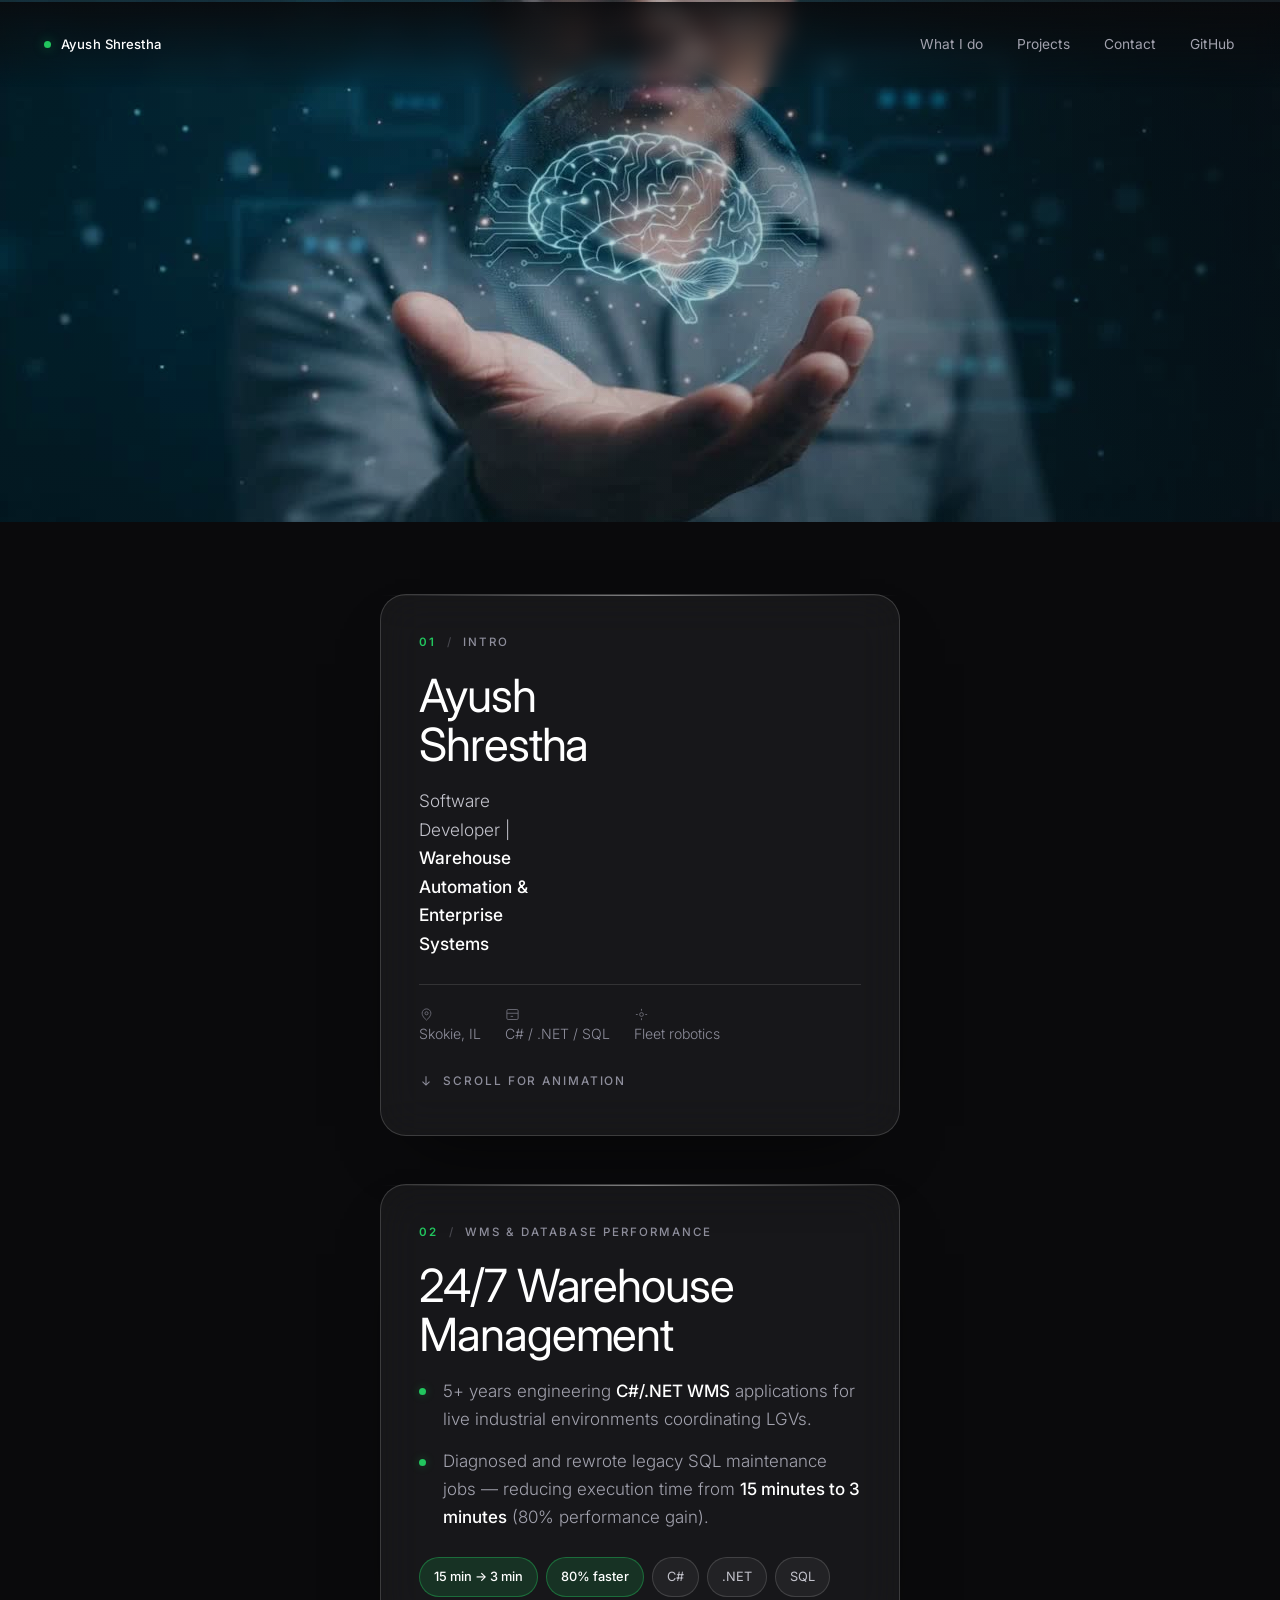
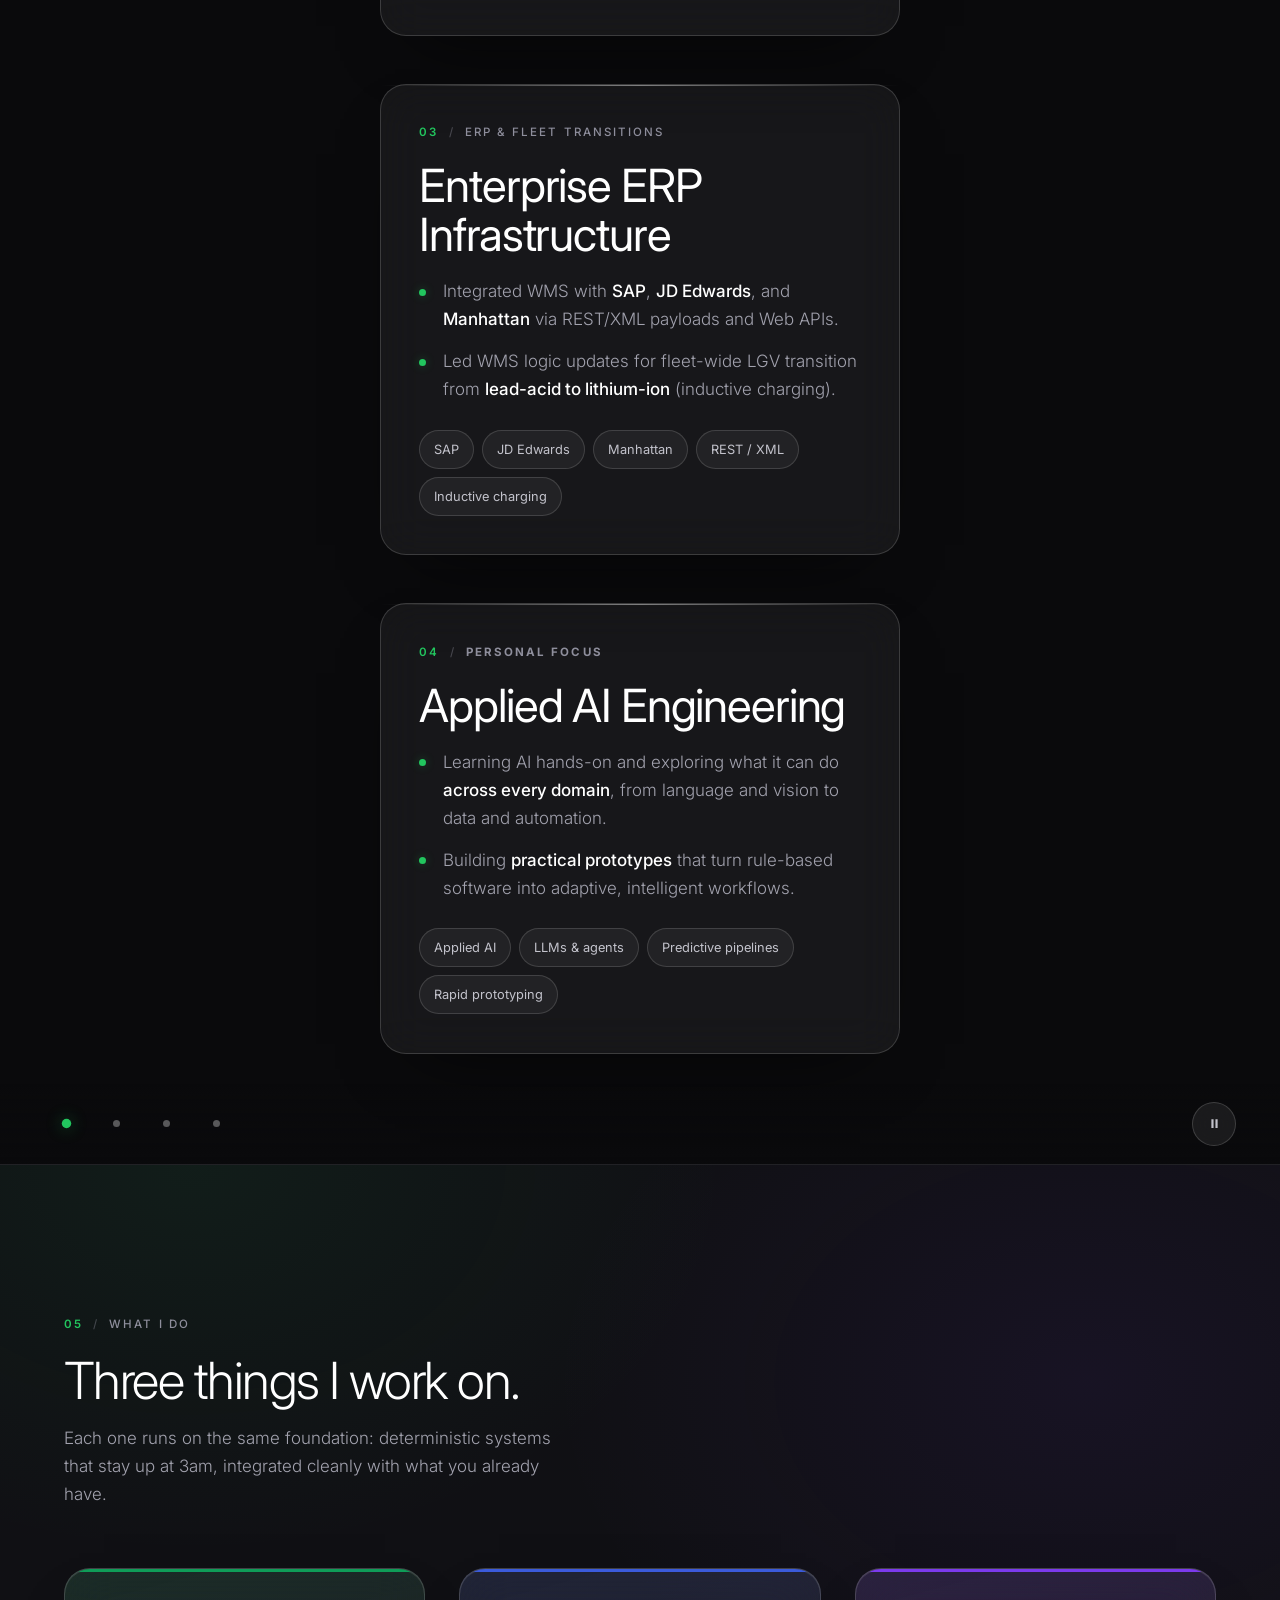
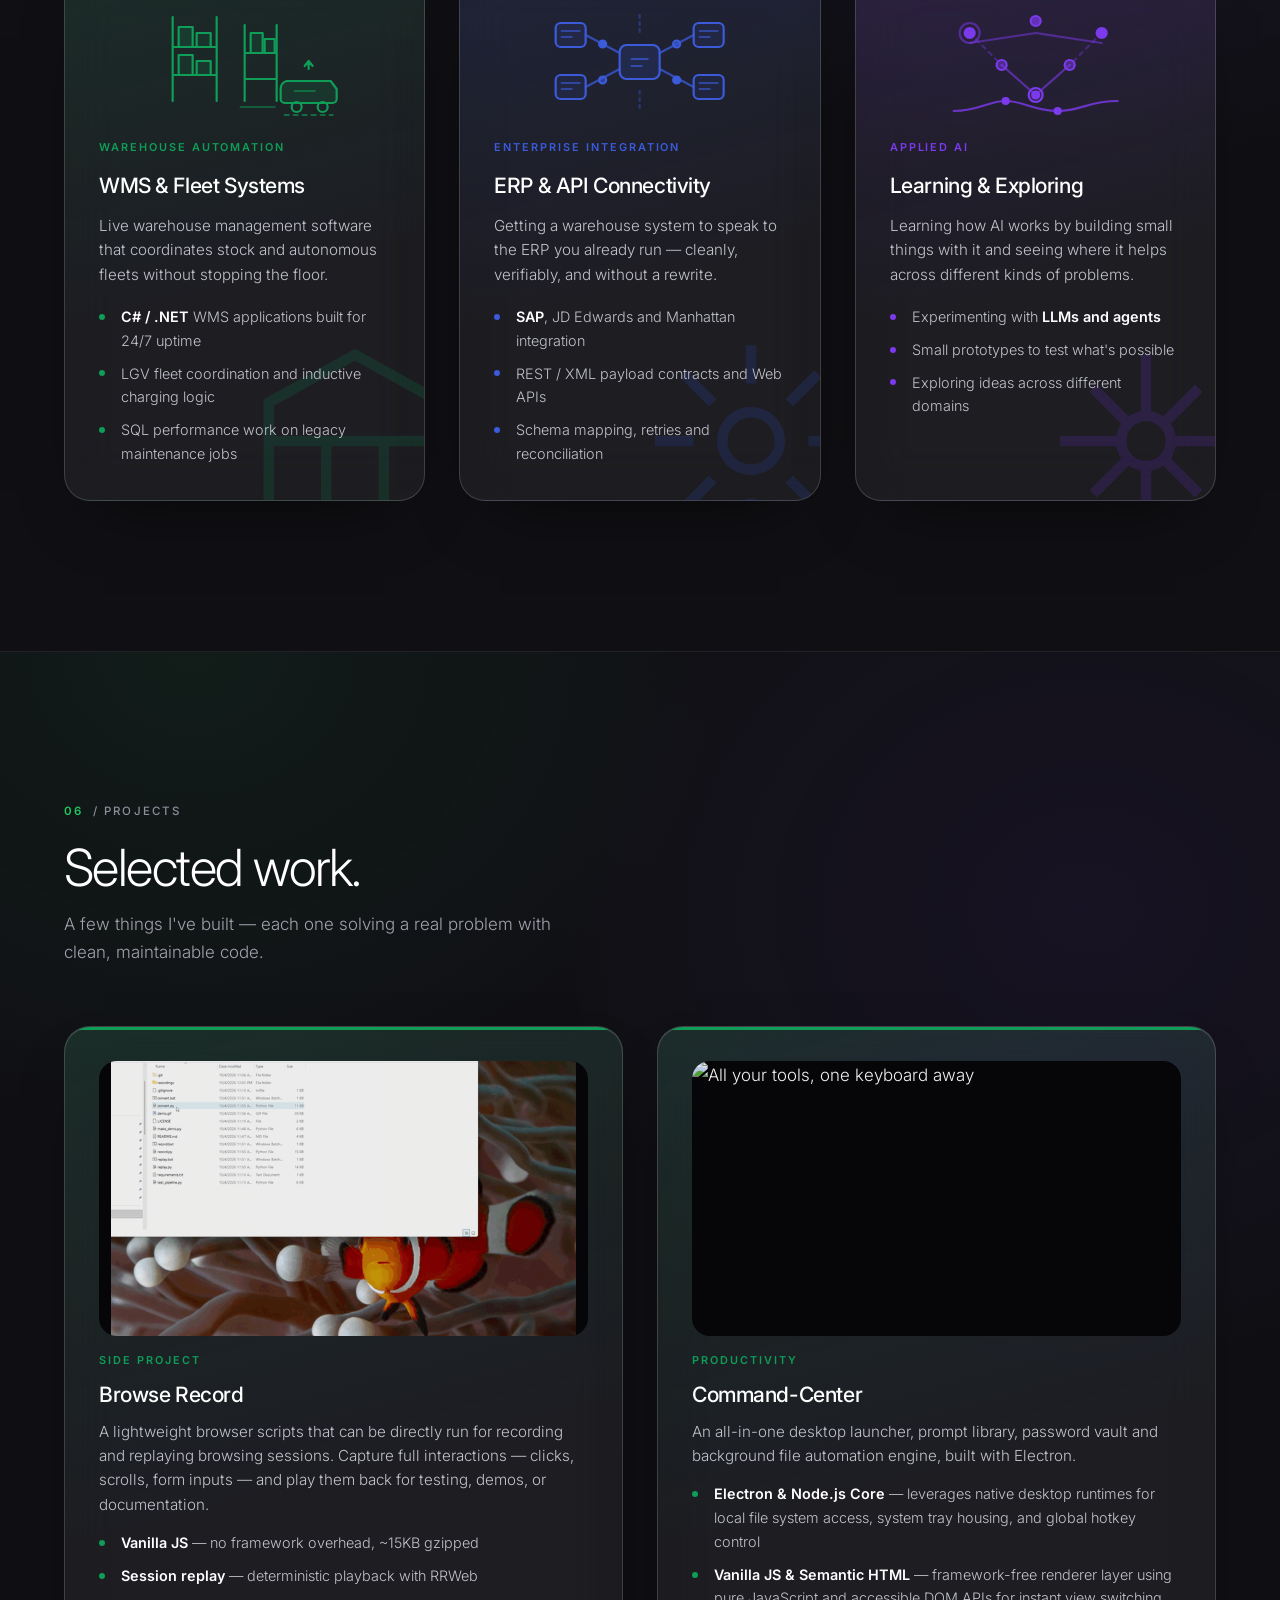
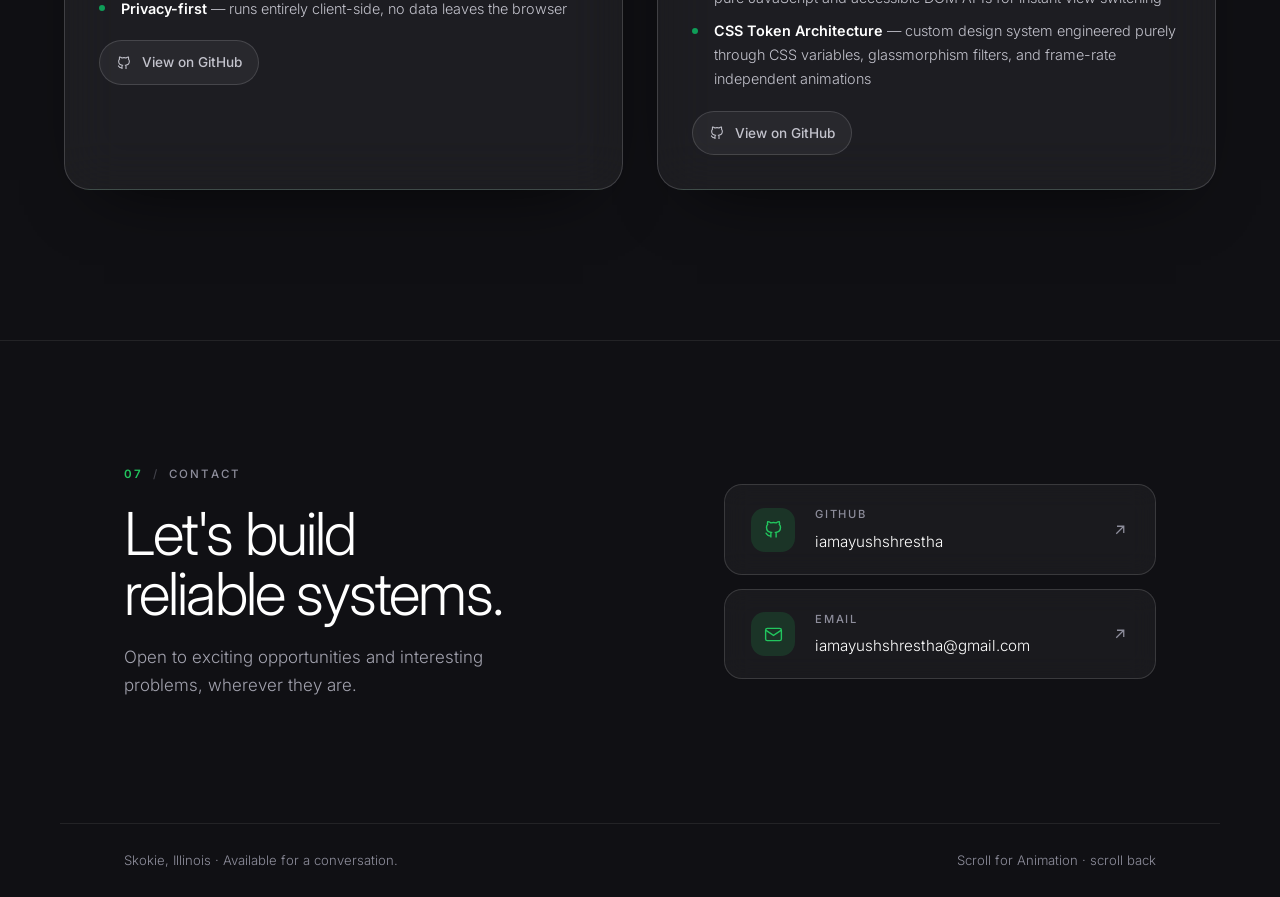
==== index.html @ 20f2338c "Update" ====
<!DOCTYPE html>
<html lang="en" class="no-js">
<head>
<meta charset="utf-8">
<meta name="viewport" content="width=device-width, initial-scale=1">
<title>Ayush Shrestha — Software Developer | Warehouse Automation &amp; Enterprise Systems</title>
<meta name="description" content="Ayush Shrestha — Software Developer in Skokie, IL, specializing in warehouse management systems, enterprise ERP integration, fleet robotics, and applied AI engineering.">
<meta name="color-scheme" content="dark">
<meta name="theme-color" content="#0a0a0c">
<link rel="icon" href="data:image/svg+xml,%3Csvg xmlns='http://www.w3.org/2000/svg' viewBox='0 0 32 32'%3E%3Crect width='32' height='32' rx='7' fill='%230a0a0c'/%3E%3Cpath d='M9 23 15.5 9h1.6L23 23h-2.6l-1.4-3.4h-4.9L12.6 23Z' fill='%23ffffff'/%3E%3Ccircle cx='22.5' cy='9' r='2' fill='%2322c55e'/%3E%3C/svg%3E">

<!-- GSAP first: the bootstrap below feature-detects it before first paint. -->
<script src="https://cdnjs.cloudflare.com/ajax/libs/gsap/3.12.5/gsap.min.js"></script>
<script src="https://cdnjs.cloudflare.com/ajax/libs/gsap/3.12.5/ScrollTrigger.min.js"></script>

<script>
/* Pre-paint bootstrap. Runs for its side effects only.
   - .js            : JavaScript is alive
   - .is-booting    : show the preloader (it is display:none in plain CSS, so a
                      JS failure can never leave it covering the page)
   - .is-pinned     : viewport-pinned layout is safe (GSAP present, wide screen,
                      motion allowed)
   The failsafe is the important part: if ANY later script throws, the page is
   still revealed rather than stranded behind a progress bar. */
(function () {
  var d = document.documentElement;
  d.classList.remove('no-js');
  d.classList.add('js');

  /* ---------- console capture (?audit=1 / ?probe=1 only) ----------
     The requirement is zero errors AND zero warnings, so the check has to see
     every channel: thrown errors, unhandled rejections, and console.warn /
     console.error. Normalised to fixed-width [E]/[W] tokens. */
  window.__log = [];
  if (/audit=1|probe=1/.test(location.search + location.hash)) {
    function note(kind, text) {
      if (window.__log.length < 40) window.__log.push('[' + kind + ']' + String(text).slice(0, 160));
    }
    window.addEventListener('error', function (e) { note('E', e.message || 'error'); }, true);
    window.addEventListener('unhandledrejection', function (e) { note('E', 'rejection: ' + (e.reason && e.reason.message || e.reason)); });
    ['error', 'warn'].forEach(function (k) {
      var orig = console[k];
      console[k] = function () {
        note(k === 'warn' ? 'W' : 'E', Array.prototype.map.call(arguments, String).join(' '));
        if (orig) orig.apply(console, arguments);
      };
    });
  }

  /* Hard reveal no matter what happens downstream. */
  window.__revealFailsafe = setTimeout(function () {
    d.classList.add('force-ready');
    d.classList.remove('is-booting');
  }, 9000);

  var wide   = window.matchMedia('(min-width: 901px)').matches;
  /* ?motion=off exists so the reduced-motion branch can be exercised without
     OS-level media emulation. It forces the same path a user gets. */
  var reduce = /motion=off/.test(location.search + location.hash);
  var motion = !reduce && window.matchMedia('(prefers-reduced-motion: no-preference)').matches;
  var gsapOk = typeof window.gsap !== 'undefined' && typeof window.ScrollTrigger !== 'undefined';
  if (wide && motion && gsapOk) d.classList.add('is-pinned');
  if (motion) d.classList.add('is-booting');
})();
</script>

<link rel="preconnect" href="https://fonts.googleapis.com">
<link rel="preconnect" href="https://fonts.gstatic.com" crossorigin>
<link rel="stylesheet" href="https://fonts.googleapis.com/css2?family=Inter:wght@200;300;400;500;600&display=swap">

<style>
/* ============================================================
   1. TOKENS
   ============================================================ */
:root{
  --bg:      #0a0a0c;
  --bg-soft: #101014;

  /* genuinely see-through glass — the footage reads straight through it */
  --glass:        rgba(255,255,255,.055);
  --hairline:     rgba(255,255,255,.16);

  --text:       #ffffff;   /* 19.4:1 on --bg */
  --text-soft:  #c3c3cc;   /* 10.4:1 */
  --text-muted: #a2a2ae;   /*  7.9:1 */
  --text-dim:   #8e8e9c;   /*  6.5:1 */

  --accent: #22c55e;
  --glow:   rgba(34,197,94,.30);

  /* offer-card themes */
  --t1: #0f9d58;  --t1-soft: rgba(15,157,88,.12);
  --t2: #3b5bdb;  --t2-soft: rgba(59,91,219,.12);
  --t3: #7c3aed;  --t3-soft: rgba(124,58,237,.12);

  /* Offer cards moved to dark glass, so the old light-paper ink palette
     (--paper / --ink / --ink-2 / --ink-3) is gone. They use --text tokens. */

  --sans: 'Inter', -apple-system, BlinkMacSystemFont, 'Segoe UI', Roboto, sans-serif;

  --r-sm: 10px;
  --r-md: 18px;
  --r-lg: 26px;

  --ease: cubic-bezier(.22,.61,.36,1);
  --dur:  260ms;

  --screens: 6;
  --shell:   600px;
}

/* ============================================================
   2. BASE
   ============================================================ */
*,*::before,*::after{ box-sizing:border-box; }
html{ background:var(--bg); overflow-x:hidden; }
body{
  margin:0;
  background:var(--bg);
  color:var(--text);
  font-family:var(--sans);
  font-size:clamp(1rem,.96rem + .2vw,1.0625rem);
  line-height:1.65;
  font-weight:300;
  -webkit-font-smoothing:antialiased;
  -moz-osx-font-smoothing:grayscale;
  overflow-x:hidden;
}
h1,h2,h3,p,ul,figure{ margin:0; }
ul{ padding:0; list-style:none; }
a{ color:inherit; }
svg{ display:block; }
img{ max-width:100%; }

:where(a,button):focus-visible{
  outline:2px solid var(--accent);
  outline-offset:3px;
  border-radius:999px;
}

.skip-link{
  position:absolute; left:16px; top:16px; z-index:200;
  transform:translateY(-160%);
  background:#fff; color:#0a0a0c;
  font-size:.85rem; font-weight:500;
  padding:14px 20px; border-radius:999px; text-decoration:none;
  transition:transform var(--dur) var(--ease);
}
.skip-link:focus{ transform:translateY(0); }

/* ============================================================
   3. PRELOADER — display:none by default, so no-JS never sees it
   ============================================================ */
.preloader{
  display:none;
  position:fixed; inset:0; z-index:300;
  place-items:center;
  background:rgba(8,8,10,.92);
  backdrop-filter:blur(18px);
  -webkit-backdrop-filter:blur(18px);
}
.is-booting .preloader{ display:grid; }

.preloader__inner{
  width:min(360px, 78vw);
  display:grid; gap:16px; justify-items:center;
  text-align:center;
}
.preloader__mark{
  font-size:1rem; font-weight:500; letter-spacing:.02em; color:#fff;
}
.preloader__sub{
  font-size:.72rem; font-weight:400; letter-spacing:.16em;
  text-transform:uppercase; color:var(--text-dim);
}
.preloader__track{
  width:100%; height:2px; border-radius:2px;
  background:rgba(255,255,255,.12);
  overflow:hidden;
}
.preloader__fill{
  height:100%; width:100%;
  transform:scaleX(0); transform-origin:0 50%;
  background:linear-gradient(90deg,rgba(34,197,94,.5),#22c55e);
  transition:transform 120ms linear;
}
.preloader__pct{
  font-size:.8rem; font-weight:400; color:var(--text-muted);
  font-variant-numeric:tabular-nums;
}
.is-ready .preloader{ opacity:0; visibility:hidden; transition:opacity .5s var(--ease), visibility 0s linear .5s; }

/* ============================================================
   4. CHROME
   ============================================================ */
.bar{
  position:fixed; inset:0 0 auto 0; height:2px; z-index:120;
  background:rgba(255,255,255,.07);
}
.bar__fill{
  height:100%; width:100%;
  transform:scaleX(0); transform-origin:0 50%;
  background:linear-gradient(90deg,rgba(255,255,255,.5),#fff);
}

.masthead{
  position:fixed; inset:2px 0 auto 0; z-index:110;
  display:flex; align-items:center; justify-content:space-between; gap:24px;
  padding:20px clamp(18px,4vw,44px);
  background:linear-gradient(180deg,rgba(10,10,12,.85),rgba(10,10,12,0));
  backdrop-filter:blur(10px); -webkit-backdrop-filter:blur(10px);
}
.masthead__mark{
  display:flex; align-items:center; gap:10px;
  font-size:.82rem; font-weight:500; letter-spacing:.01em;
  text-decoration:none;
}
.masthead__dot{
  width:7px; height:7px; border-radius:50%; flex:0 0 auto;
  background:var(--accent); box-shadow:0 0 12px 1px var(--glow);
}
.masthead__nav{ display:flex; align-items:center; gap:clamp(14px,2.6vw,30px); }
.masthead__nav a{
  font-size:.86rem; font-weight:400; text-decoration:none;
  color:var(--text-muted); padding:11px 2px;
  transition:color var(--dur) var(--ease);
}
.masthead__nav a:hover{ color:#fff; }

/* ============================================================
   5. STAGE + FRAME SEQUENCE
   ============================================================ */
.stage{ position:relative; }

.media{
  position:sticky; top:0;
  height:min(58vh,540px);
  /* Native-size: cap the display box at the frame's own 1280x720 and center it.
     The old layout stretched the 1280px-wide frames out to the full viewport
     (e.g. 1920px on a widescreen), which is exactly what pixelated them.
     capping here — before the image/veil/canvas are laid out — means the box
     can never be larger than the source in either dimension, so
     object-fit:contain never upscales. Wide/short stages letterbox on the
     dark base instead of blurring the footage. */
  max-width:1280px; max-height:720px;
  margin-inline:auto;
  overflow:hidden;
  background:#060608;
}
.media__poster,
.media__canvas{
  position:absolute; inset:0;
  width:100%; height:100%;
  object-fit:contain;
  filter:brightness(.92) contrast(1.04) saturate(.96);
}
/* The canvas takes over once frames are decoded; the poster is the no-JS answer. */
.media__canvas{ opacity:0; }
.is-live .media__canvas{ opacity:1; }
.is-live .media__poster{ opacity:0; }

.media__veil{
  position:absolute; inset:0; pointer-events:none;
  background:
    linear-gradient(255deg, rgba(10,10,12,.48) 0%, rgba(10,10,12,.22) 28%, rgba(10,10,12,.08) 52%, rgba(10,10,12,0) 72%),
    radial-gradient(120% 90% at 50% 50%, rgba(10,10,12,0) 0%, rgba(10,10,12,.22) 100%);
}

/* ---- story cards ---- */
.cards{
  position:relative;
  max-width:var(--shell); margin-inline:auto;
  padding:clamp(40px,7vw,72px) clamp(18px,5vw,40px) clamp(64px,9vw,110px);
  display:grid; gap:clamp(28px,5vw,48px);
}
.card{ position:relative; }

/* ---- hero portrait (chapter 01) ----------------------------------
   A genuinely transparent cutout: no plate, no background, no
   box-shadow — the glass card stays the only surface and the footage
   reads straight through around the figure.

   The stock file is a near-square 1122x1024 head+torso cutout. Shown
   uncropped at card size the face lands near 80px wide, which is too
   small to read as a person, so the asset is pre-cropped to 4:5
   (580x751) with the head centred and ~8% headroom. */
.intro{
  display:grid;
  gap:clamp(14px,2vw,28px);
}
.intro__text{ min-width:0; }
/* The lede is the last child of its cell now; .facts supplies the gap. */
.intro__text .lede{ margin-bottom:0; }

.portrait{
  position:relative;
  isolation:isolate;          /* contains the bloom at z-index:-1 */
  width:clamp(140px,52%,200px);
  line-height:0;
}
.portrait img{
  display:block;
  width:100%; height:auto;    /* height:auto keeps the 580x751 attrs' ratio */
  -webkit-user-drag:none; user-select:none;
}
/* Accent bloom behind the shoulders, so the figure separates from the dark
   glass instead of sitting flat on it. isolation:isolate above guarantees it
   can never fall behind the card and tint the text. */
.portrait::before{
  content:"";
  position:absolute; z-index:-1;
  left:-24%; right:-24%; bottom:-10%;
  height:76%;
  background:radial-gradient(58% 58% at 50% 64%, var(--glow), transparent 72%);
  opacity:.5;
  pointer-events:none;
}

/* Narrow: portrait sits above the name. From 600px it moves alongside it,
   bottom-aligned, which also keeps the lede at a readable measure.

   The portrait track is sized explicitly rather than `auto` on purpose: an
   `auto` track resolves to its max-content contribution, and the cutout's
   580px intrinsic width then eats the whole row and starves the
   minmax(0,1fr) text track to zero width, which pushes the name and lede
   straight out of the card. A percentage here resolves against the card,
   which is the behaviour we actually want. */
@media (min-width:600px){
  .intro{
    grid-template-columns:clamp(150px,34%,205px) minmax(0,1fr);
    align-items:end;
  }
  .portrait{ width:100%; }
}

.glass{
  position:relative;
  background:var(--glass);
  border:1px solid var(--hairline);
  border-radius:var(--r-lg);
  padding:clamp(24px,3vw,40px);
  backdrop-filter:blur(22px) saturate(1.45);
  -webkit-backdrop-filter:blur(22px) saturate(1.45);
  box-shadow:0 30px 70px -40px rgba(0,0,0,.85);
  transition:background var(--dur) var(--ease), border-color var(--dur) var(--ease);
}
.glass::after{
  content:""; position:absolute; inset:0 0 auto 0; height:1px;
  background:linear-gradient(90deg,transparent,rgba(255,255,255,.45),transparent);
  border-radius:inherit;
}

.eyebrow{
  display:flex; align-items:center; gap:10px;
  margin-bottom:20px;
  font-size:.72rem; font-weight:500;
  letter-spacing:.18em; text-transform:uppercase;
  color:var(--text-dim);
}
.eyebrow b{ color:var(--accent); font-weight:600; }
.eyebrow s{ text-decoration:none; opacity:.4; }

.title{
  font-size:clamp(1.7rem,1.1rem + 2.2vw,3rem);
  line-height:1.06; font-weight:400; letter-spacing:-.025em;
  margin-bottom:18px; text-wrap:balance;
}
.lede{ color:var(--text-soft); font-size:1.08rem; max-width:44ch; margin-bottom:26px; }
.lede strong{ color:#fff; font-weight:500; }

.points{ display:grid; gap:14px; }
.points li{ position:relative; padding-left:24px; color:var(--text-muted); max-width:46ch; }
.points li::before{
  content:""; position:absolute; left:0; top:.66em;
  width:7px; height:7px; border-radius:50%;
  background:var(--accent); box-shadow:0 0 10px 0 var(--glow);
}
.points li b{ color:#fff; font-weight:500; }

.chips{ display:flex; flex-wrap:wrap; gap:8px; margin-top:26px; }
.chip{
  font-size:.8rem; font-weight:400; color:var(--text-soft);
  padding:8px 14px; border-radius:999px;
  border:1px solid rgba(255,255,255,.14);
  background:rgba(255,255,255,.05);
}
.chip--hot{
  color:#fff; font-weight:500;
  border-color:rgba(34,197,94,.4);
  background:rgba(34,197,94,.16);
}

.facts{
  display:flex; flex-wrap:wrap; gap:10px 24px;
  margin-top:26px; padding-top:22px;
  border-top:1px solid rgba(255,255,255,.12);
  font-size:.88rem; color:var(--text-dim);
}
.facts span{ display:inline-flex; align-items:center; gap:8px; }
.facts svg{ width:15px; height:15px; stroke:currentColor; fill:none; stroke-width:1.5; opacity:.7; }

.cue{
  display:inline-flex; align-items:center; gap:10px;
  margin-top:26px;
  font-size:.74rem; font-weight:500;
  letter-spacing:.16em; text-transform:uppercase;
  color:var(--text-dim);
}
.cue svg{ width:14px; height:14px; stroke:currentColor; fill:none; stroke-width:1.8; }
.is-pinned .cue{ animation:drift 2.6s ease-in-out infinite; }
@keyframes drift{ 0%,100%{ transform:translateY(0); opacity:.75 } 50%{ transform:translateY(6px); opacity:1 } }

/* ---- controls ---- */
.controls{
  position:absolute; inset:auto 0 0 0; z-index:5;
  display:flex; align-items:center; gap:16px;
  padding:18px clamp(18px,4vw,44px);
  background:linear-gradient(180deg,rgba(10,10,12,0),rgba(10,10,12,.55));
}
.dots{ display:flex; align-items:center; gap:6px; }
.dots button{
  display:grid; place-items:center;
  width:44px; height:44px; padding:0;
  background:none; border:0; cursor:pointer;
  border-radius:999px;
}
.dots button::before{
  content:""; width:7px; height:7px; border-radius:50%;
  background:rgba(255,255,255,.32);
  transition:background var(--dur) var(--ease), transform var(--dur) var(--ease), box-shadow var(--dur) var(--ease);
}
.dots button:hover::before{ background:rgba(255,255,255,.7); transform:scale(1.25); }
.dots button[aria-current="true"]::before{
  background:var(--accent); transform:scale(1.35);
  box-shadow:0 0 12px 1px var(--glow);
}
.dots button:focus-visible{ outline-offset:-4px; }

.controls__spacer{ flex:1 1 auto; }

.playpause{
  display:grid; place-items:center;
  width:44px; height:44px; padding:0; flex:0 0 auto;
  background:rgba(255,255,255,.07);
  border:1px solid rgba(255,255,255,.16);
  border-radius:999px; cursor:pointer; color:var(--text-soft);
  backdrop-filter:blur(10px); -webkit-backdrop-filter:blur(10px);
  transition:background var(--dur) var(--ease), color var(--dur) var(--ease), border-color var(--dur) var(--ease);
}
.playpause:hover{ background:rgba(255,255,255,.15); color:#fff; border-color:rgba(255,255,255,.3); }
.playpause svg{ width:15px; height:15px; fill:currentColor; }
.playpause .i-play{ display:none; }
.playpause[data-state="paused"] .i-play{ display:block; }
.playpause[data-state="paused"] .i-pause{ display:none; }

/* ============================================================
   6. OFFER CARDS — glass, transparent art, themed watermark
   ============================================================ */
.offers{
  position:relative;
  padding:clamp(72px,12vw,150px) clamp(18px,5vw,64px);
  background:
    radial-gradient(70% 60% at 15% 0%, rgba(34,197,94,.07), transparent 60%),
    radial-gradient(70% 60% at 85% 20%, rgba(124,58,237,.07), transparent 60%),
    var(--bg-soft);
  border-top:1px solid rgba(255,255,255,.07);
}
.offers__head{
  max-width:1160px; margin:0 auto clamp(38px,5vw,60px);
}
.offers__title{
  font-size:clamp(1.9rem,1.1rem + 3vw,3.2rem);
  line-height:1.05; font-weight:300; letter-spacing:-.03em;
  margin-top:16px; text-wrap:balance;
}
.offers__sub{ color:var(--text-muted); max-width:52ch; margin-top:16px; }

.offer-grid{
  max-width:1160px; margin-inline:auto;
  display:grid; gap:clamp(22px,3vw,34px);
  grid-template-columns:1fr;
}
@media (min-width:860px){ .offer-grid{ grid-template-columns:repeat(3,1fr); } }

/* Glass card — same material as .glass elsewhere, plus a theme tint so each
   card still reads as its own thing. Everything is visible at rest; JS only
   adds motion. */
.offer{
  position:relative;
  isolation:isolate;
  overflow:hidden;
  background:
    linear-gradient(165deg, var(--theme-soft), transparent 58%),
    var(--glass);
  color:var(--text);
  border:1px solid var(--hairline);
  border-radius:var(--r-lg);
  backdrop-filter:blur(26px) saturate(1.5);
  -webkit-backdrop-filter:blur(26px) saturate(1.5);
  box-shadow:0 30px 70px -40px rgba(0,0,0,.85), 0 1px 0 rgba(255,255,255,.10) inset;
  padding:clamp(26px,3vw,34px);
  display:flex; flex-direction:column; gap:16px;
  transition:transform var(--dur) var(--ease), border-color var(--dur) var(--ease), box-shadow var(--dur) var(--ease);
}
@media (hover:hover){
  .offer:hover{
    transform:translateY(-4px);
    border-color:var(--theme);
    box-shadow:0 40px 80px -40px rgba(0,0,0,.9), 0 1px 0 rgba(255,255,255,.16) inset;
  }
}
/* themed watermark — faint theme glyph bleeding off the corner */
.offer__mark{
  position:absolute; z-index:-1;
  right:-46px; bottom:-56px;
  width:230px; height:230px;
  color:var(--theme);
  opacity:.16;
  pointer-events:none;
}
.offer__mark svg{ width:100%; height:100%; }

/* thin theme rule along the top edge */
.offer::before{
  content:""; position:absolute; inset:0 0 auto 0; height:3px;
  background:var(--theme);
}

.offer__art{
  width:100%; height:118px;
  display:block;
  color:var(--theme);
  margin-bottom:2px;
}
/* Genuinely transparent: no background, no plate, no box-shadow on the art. */
.offer__art svg{ width:100%; height:100%; overflow:visible; }

.offer__kicker{
  font-size:.68rem; font-weight:600; letter-spacing:.18em;
  text-transform:uppercase; color:var(--theme);
}
.offer__name{
  font-size:1.32rem; font-weight:500; letter-spacing:-.02em;
  line-height:1.2; color:var(--text);
}
.offer__body{
  font-size:.95rem; line-height:1.6; color:var(--text-soft);
}
.offer__list{ display:grid; gap:9px; margin-top:2px; }
.offer__list li{
  position:relative; padding-left:22px;
  font-size:.9rem; color:var(--text-soft);
}
.offer__list li::before{
  content:""; position:absolute; left:0; top:.62em;
  width:6px; height:6px; border-radius:50%;
  background:var(--theme);
}
.offer__list b{ color:var(--text); font-weight:600; }

.offer1{ --theme:var(--t1); --theme-soft:var(--t1-soft); }
.offer2{ --theme:var(--t2); --theme-soft:var(--t2-soft); }
.offer3{ --theme:var(--t3); --theme-soft:var(--t3-soft); }
.project{ --theme:var(--t1); --theme-soft:var(--t1-soft); }

/* ============================================================
   6b. PROJECTS SHOWCASE
   ============================================================ */
.projects{
  position:relative;
  padding:clamp(72px,12vw,150px) clamp(18px,5vw,64px);
  background:
    radial-gradient(70% 60% at 15% 0%, rgba(34,197,94,.07), transparent 60%),
    radial-gradient(70% 60% at 85% 20%, rgba(124,58,237,.07), transparent 60%),
    var(--bg-soft);
  border-top:1px solid rgba(255,255,255,.07);
}
.projects__head{
  max-width:1160px; margin:0 auto clamp(38px,5vw,60px);
}
.projects__title{
  font-size:clamp(1.9rem,1.1rem + 3vw,3.2rem);
  line-height:1.05; font-weight:300; letter-spacing:-.03em;
  margin-top:16px; text-wrap:balance;
}
.projects__sub{ color:var(--text-muted); max-width:52ch; margin-top:16px; }

.project-grid{
  max-width:1160px; margin-inline:auto;
  display:grid; gap:clamp(22px,3vw,34px);
  grid-template-columns:1fr;
}
@media (min-width:860px){ .project-grid{ grid-template-columns:repeat(2,1fr); } }

.project{
  position:relative;
  isolation:isolate;
  overflow:hidden;
  background:
    linear-gradient(165deg, var(--theme-soft), transparent 58%),
    var(--glass);
  color:var(--text);
  border:1px solid var(--hairline);
  border-radius:var(--r-lg);
  backdrop-filter:blur(26px) saturate(1.5);
  -webkit-backdrop-filter:blur(26px) saturate(1.5);
  box-shadow:0 30px 70px -40px rgba(0,0,0,.85), 0 1px 0 rgba(255,255,255,.10) inset;
  padding:clamp(26px,3vw,34px);
  display:flex; flex-direction:column; gap:16px;
  transition:transform var(--dur) var(--ease), border-color var(--dur) var(--ease), box-shadow var(--dur) var(--ease);
}
@media (hover:hover){
  .project:hover{
    transform:translateY(-4px);
    border-color:var(--theme);
    box-shadow:0 40px 80px -40px rgba(0,0,0,.9), 0 1px 0 rgba(255,255,255,.16) inset;
  }
}
.project::before{
  content:""; position:absolute; inset:0 0 auto 0; height:3px;
  background:var(--theme);
}
.project__media{
  width:100%; aspect-ratio:16/9;
  border-radius:var(--r-md);
  overflow:hidden;
  background:#060608;
}
.project__media img{
  width:100%; height:100%; object-fit:contain;
  filter:brightness(.92) contrast(1.04) saturate(.96);
  transition:transform var(--dur) var(--ease);
}
@media (hover:hover){
  .project:hover .project__media img{ transform:scale(1.02); }
}
.project__content{ display:flex; flex-direction:column; gap:12px; }
.project__kicker{
  font-size:.68rem; font-weight:600; letter-spacing:.18em;
  text-transform:uppercase; color:var(--theme);
}
.project__name{
  font-size:1.32rem; font-weight:500; letter-spacing:-.02em;
  line-height:1.2; color:var(--text);
}
.project__desc{
  font-size:.95rem; line-height:1.6; color:var(--text-soft);
}
.project__highlights{
  display:grid; gap:9px; margin-top:2px;
}
.project__highlights li{
  position:relative; padding-left:22px;
  font-size:.9rem; color:var(--text-soft);
}
.project__highlights li::before{
  content:""; position:absolute; left:0; top:.62em;
  width:6px; height:6px; border-radius:50%;
  background:var(--theme);
}
.project__highlights b{ color:var(--text); font-weight:600; }
.project__links{
  display:flex; gap:12px; margin-top:8px;
}
.project__link{
  display:inline-flex; align-items:center; gap:10px;
  font-size:.85rem; font-weight:500; color:var(--text-soft);
  padding:10px 16px; border-radius:999px;
  border:1px solid rgba(255,255,255,.14);
  background:rgba(255,255,255,.05);
  text-decoration:none;
  transition:background var(--dur) var(--ease), border-color var(--dur) var(--ease), color var(--dur) var(--ease);
}
.project__link:hover{
  background:rgba(34,197,94,.16);
  border-color:rgba(34,197,94,.4);
  color:#fff;
}
.project__link svg{ width:16px; height:16px; stroke:currentColor; fill:none; }

/* ============================================================
   7. CONTACT
   ============================================================ */
.contact{
  position:relative;
  border-top:1px solid rgba(255,255,255,.08);
  background:var(--bg-soft);
}
.contact__inner{
  max-width:1160px; margin-inline:auto;
  padding:clamp(64px,10vw,124px) clamp(18px,5vw,64px);
  display:grid; gap:clamp(40px,6vw,72px);
  grid-template-columns:1fr; align-items:center;
}
@media (min-width:900px){ .contact__inner{ grid-template-columns:1.1fr .9fr; } }

.contact__title{
  font-size:clamp(2.1rem,1.2rem + 3.6vw,3.7rem);
  line-height:1.02; font-weight:300; letter-spacing:-.032em;
  margin:18px 0;
  text-wrap:balance;
}
.contact__sub{ color:var(--text-muted); max-width:40ch; }

.links{ display:grid; gap:14px; }
.link{
  display:flex; align-items:center; gap:20px;
  min-height:76px; padding:20px 26px;
  background:rgba(255,255,255,.045);
  border:1px solid rgba(255,255,255,.14);
  border-radius:var(--r-md);
  text-decoration:none; cursor:pointer;
  backdrop-filter:blur(12px); -webkit-backdrop-filter:blur(12px);
  transition:transform var(--dur) var(--ease), background var(--dur) var(--ease), border-color var(--dur) var(--ease);
}
.link:hover{ transform:translateY(-2px); background:rgba(255,255,255,.09); border-color:rgba(34,197,94,.42); }
.link__ico{
  display:grid; place-items:center; flex:0 0 auto;
  width:44px; height:44px; border-radius:14px;
  background:rgba(34,197,94,.15); color:var(--accent);
}
.link__ico svg{ width:21px; height:21px; stroke:currentColor; fill:none; stroke-width:1.6; }
.link__txt{ display:grid; gap:5px; min-width:0; }
.link__txt small{
  font-size:.7rem; font-weight:500; letter-spacing:.16em;
  text-transform:uppercase; color:var(--text-dim);
}
.link__txt span{ font-size:.95rem; overflow-wrap:anywhere; }
.link__arrow{
  margin-left:auto; flex:0 0 auto;
  width:18px; height:18px; stroke:var(--text-dim); fill:none; stroke-width:1.7;
  transition:transform var(--dur) var(--ease), stroke var(--dur) var(--ease);
}
.link:hover .link__arrow{ transform:translate(3px,-3px); stroke:var(--accent); }

.colophon{
  max-width:1160px; margin-inline:auto;
  border-top:1px solid rgba(255,255,255,.08);
  padding:26px clamp(18px,5vw,64px);
  display:flex; flex-wrap:wrap; gap:10px 24px;
  align-items:center; justify-content:space-between;
  font-size:.82rem; color:var(--text-dim);
}

/* ============================================================
   8. PINNED LAYOUT (desktop + motion allowed + GSAP)
   ============================================================ */
@media (min-width:901px) and (prefers-reduced-motion:no-preference){
  .is-pinned .stage{ height:calc(var(--screens) * 100vh); }
  .is-pinned .stage__inner{
    position:absolute; top:0; left:0;
    width:100%; height:100vh; overflow:hidden;
  }
    /* Pinned stage is a full 100vh viewport. The media sits on the LEFT,
       side by side with the cards on the right — no more overlap over a
       centered frame. It is fitted into the left zone (viewport minus the
       card column + gutters), locked to 16:9, and capped at the native
       1280x720 so it is never upscaled. */
    .is-pinned .media{
      position:absolute; top:50%;
      left:clamp(24px, 5vw, 72px);
      transform:translateY(-50%);
      width:min(calc(100vh * 16 / 9),          /* fit inside the viewport height */
                calc(100vw - var(--shell) - 200px)); /* leave the right strip for cards */
      aspect-ratio:16 / 9;
      max-width:1280px; max-height:720px;      /* and never past the native size */
    }
  .is-pinned .cards{
    position:relative; height:100%;
    max-width:none; margin:0; padding:0;
    display:block; overflow:hidden;
  }
  .is-pinned .card{
    position:absolute; inset:0;
    display:flex; align-items:center; justify-content:flex-end;
    padding:0 clamp(24px,6vw,96px);
    pointer-events:none;
    will-change:transform,opacity;
  }
  .is-pinned .card__inner{ width:100%; max-width:var(--shell); }
}

/* ============================================================
   8b. HiDPI sharpness — never display more physical pixels than the
       1280px-wide source frames. 1280 / dpr, kept in 16:9:
       dpr 1.25 -> 1024 x 576
       dpr 1.5  ->  853 x 480
       dpr 2    ->  640 x 360
       Later rules win, so a 2x screen takes the smallest cap. On low-dpi
       displays none of these match and the native 1280x720 cap stands.
   ============================================================ */
@media (min-resolution: 1.25dppx){
  .media{ max-width:1024px; max-height:576px; }
}
@media (min-resolution: 1.5dppx){
  .media{ max-width:853px; max-height:480px; }
}
@media (min-resolution: 2dppx){
  .media{ max-width:640px; max-height:360px; }
}

/* ============================================================
   9. REDUCED MOTION — everything lands on its final state
   ============================================================ */
@media (prefers-reduced-motion:reduce){
  *,*::before,*::after{
    animation-duration:.001ms !important;
    animation-iteration-count:1 !important;
    transition-duration:.001ms !important;
    scroll-behavior:auto !important;
  }
  /* No drifting cue, no push-in, no offscreen staging. */
  .cue{ animation:none !important; }
  .media__canvas{ display:none; }
  .media__poster{ opacity:1 !important; }
  .is-live .media__poster{ opacity:1 !important; }
}

/* ============================================================
   10. NO-JS — content is already at its final, visible state;
       only add the graceful touches. Keyed off .no-js (which only
       the bootstrap script removes), so this does NOT depend on
       <noscript> support.
   ============================================================ */
.no-js .preloader{ display:none !important; }
.no-js .controls{ display:none; }
</style>

<noscript>
<style>
  /* Nothing here should ever be hidden without JS, but be explicit: if a
     stylesheet above ever gains an opacity:0 the page must not strand it. */
  .preloader{ display:none !important; }
  .media__canvas{ display:none !important; }
  .media__poster{ opacity:1 !important; }
  .card, .offer, .glass, .offer__art, .offer__mark{
    opacity:1 !important; transform:none !important;
  }
  .cue{ animation:none !important; }
</style>
</noscript>
</head>

<body>
<a class="skip-link" href="#contact">Skip to contact</a>

<!-- progress-driven preloader; hidden by default CSS, revealed by JS only -->
<div class="preloader" id="preloader" role="progressbar"
     aria-label="Loading the hero sequence"
     aria-valuemin="0" aria-valuemax="100" aria-valuenow="0">
  <div class="preloader__inner">
    <p class="preloader__mark">Ayush Shrestha</p>
    <p class="preloader__sub">Preparing the sequence</p>
    <div class="preloader__track"><div class="preloader__fill" id="preFill"></div></div>
    <p class="preloader__pct" id="prePct" aria-live="polite">0%</p>
  </div>
</div>

<div class="bar" aria-hidden="true"><div class="bar__fill" id="pageBar"></div></div>

<header class="masthead">
  <a class="masthead__mark" href="#top"><span class="masthead__dot" aria-hidden="true"></span>Ayush Shrestha</a>
  <nav class="masthead__nav" aria-label="Primary">
    <a href="#offers">What I do</a>
    <a href="#projects">Projects</a>
    <a href="#contact">Contact</a>
    <a href="https://github.com/iamayushshrestha" target="_blank" rel="noopener noreferrer">GitHub</a>
  </nav>
</header>

<main id="top">

  <section class="stage" id="stage" aria-label="Career overview">
    <div class="stage__inner" id="stageInner">

      <!-- ============ FRAME-SEQUENCE HERO ============ -->
      <div class="media">
        <!-- poster = the ASSEMBLED hero frame. Visible with JS off. -->
        <img class="media__poster" id="poster"
             src="PortfolioJpg/ezgif-frame-001.jpg" width="1280" height="720"
             alt="An exploded-view technical rendering of a warehouse automation system, shown assembled.">
        <canvas class="media__canvas" id="seq" aria-hidden="true"></canvas>
        <div class="media__veil" aria-hidden="true"></div>
      </div>

      <!-- ============ NARRATIVE CARDS ============ -->
      <div class="cards" id="cards">

        <article class="card" data-chapter="0">
          <div class="card__inner">
            <div class="glass">
              <p class="eyebrow"><b>01</b> <s>/</s> Intro</p>

              <!-- Portrait. First in source order so DOM order matches the
                   visual order in both the stacked and the side-by-side
                   layout. WebP via <picture>, PNG fallback, width/height
                   attrs so the box is reserved before the bytes land. -->
              <div class="intro">
             <!--   <figure class="portrait">
                  <picture>
                    <source type="image/webp"
                            srcset="images/portrait-290.webp 290w, images/portrait-580.webp 580w"
                            sizes="(min-width:601px) 180px, 150px">
                    <img src="images/portrait-290.png"
                         srcset="images/portrait-290.png 290w, images/portrait-580.png 580w"
                         sizes="(min-width:601px) 180px, 150px"
                         width="580" height="751"
                         decoding="async" fetchpriority="high"
                         alt="Portrait of Ayush Shrestha">
                  </picture>
                </figure>-->

                <div class="intro__text">
                  <h1 class="title">Ayush Shrestha</h1>
                  <p class="lede">
                    Software Developer <span aria-hidden="true">|</span>
                    <strong>Warehouse Automation &amp; Enterprise Systems</strong>
                  </p>
                </div>
              </div>

              <ul class="facts">
                <li><svg viewBox="0 0 24 24" aria-hidden="true"><path d="M12 21s7-5.4 7-11a7 7 0 1 0-14 0c0 5.6 7 11 7 11z"/><circle cx="12" cy="10" r="2.5"/></svg> Skokie, IL</li>
                <li><svg viewBox="0 0 24 24" aria-hidden="true"><rect x="3" y="4" width="18" height="16" rx="2"/><path d="M3 10h18M9 15h4"/></svg> C# / .NET / SQL</li>
                <li><svg viewBox="0 0 24 24" aria-hidden="true"><circle cx="12" cy="12" r="3"/><path d="M12 3v3M12 18v3M3 12h3M18 12h3"/></svg> Fleet robotics</li>
              </ul>
              <p class="cue">
                <svg viewBox="0 0 24 24" aria-hidden="true"><path d="M12 4v15M6 13l6 6 6-6"/></svg>
                Scroll for Animation
              </p>
            </div>
          </div>
        </article>

        <article class="card" data-chapter="1">
          <div class="card__inner">
            <div class="glass">
              <p class="eyebrow"><b>02</b> <s>/</s> WMS &amp; Database Performance</p>
              <h2 class="title">24/7 Warehouse Management</h2>
              <ul class="points">
                <li>5+ years engineering <b>C#/.NET WMS</b> applications for live industrial environments coordinating LGVs.</li>
                <li>Diagnosed and rewrote legacy SQL maintenance jobs — reducing execution time from <b>15 minutes to 3 minutes</b> (80% performance gain).</li>
              </ul>
              <div class="chips">
                <span class="chip chip--hot">15 min → 3 min</span>
                <span class="chip chip--hot">80% faster</span>
                <span class="chip">C#</span><span class="chip">.NET</span><span class="chip">SQL</span>
              </div>
            </div>
          </div>
        </article>

        <article class="card" data-chapter="2">
          <div class="card__inner">
            <div class="glass">
              <p class="eyebrow"><b>03</b> <s>/</s> ERP &amp; Fleet Transitions</p>
              <h2 class="title">Enterprise ERP Infrastructure</h2>
              <ul class="points">
                <li>Integrated WMS with <b>SAP</b>, <b>JD Edwards</b>, and <b>Manhattan</b> via REST/XML payloads and Web APIs.</li>
                <li>Led WMS logic updates for fleet-wide LGV transition from <b>lead-acid to lithium-ion</b> (inductive charging).</li>
              </ul>
              <div class="chips">
                <span class="chip">SAP</span><span class="chip">JD Edwards</span>
                <span class="chip">Manhattan</span><span class="chip">REST / XML</span>
                <span class="chip">Inductive charging</span>
              </div>
            </div>
          </div>
        </article>

        <article class="card" data-chapter="3">
		<div class="card__inner">
  			<div class="glass">
    				<p class="eyebrow"><b>04</b> <s>/</s> <strong>Personal Focus</strong></p>
    				<h2 class="title">Applied AI Engineering</h2>
  				<ul class="points">
    				  <li>Learning AI hands-on and exploring what it can do <b>across every domain</b>, from language and vision to data and automation.</li>
      <li>Building <b>practical prototypes</b> that turn rule-based software into adaptive, intelligent workflows.</li>
    </ul>
    <div class="chips">
      <span class="chip">Applied AI</span><span class="chip">LLMs &amp; agents</span>
      <span class="chip">Predictive pipelines</span><span class="chip">Rapid prototyping</span>
    </div>
  </div>
</div>
        </article>

      </div>

      <!-- ============ MINIMAL CONTROLS ============ -->
      <div class="controls">
        <div class="dots" id="dots" role="group" aria-label="Story chapters">
          <button type="button" data-chapter="0" aria-label="Chapter 1, introduction" aria-current="true"></button>
          <button type="button" data-chapter="1" aria-label="Chapter 2, warehouse management"></button>
          <button type="button" data-chapter="2" aria-label="Chapter 3, enterprise systems"></button>
          <button type="button" data-chapter="3" aria-label="Chapter 4, applied AI"></button>
        </div>
        <div class="controls__spacer"></div>
        <button class="playpause" type="button" id="playPause"
                data-state="playing" aria-pressed="false" aria-label="Freeze the footage">
          <svg class="i-pause" viewBox="0 0 24 24" aria-hidden="true"><path d="M7 5h3.5v14H7zM13.5 5H17v14h-3.5z"/></svg>
          <svg class="i-play"  viewBox="0 0 24 24" aria-hidden="true"><path d="M8 5.2v13.6L19 12z"/></svg>
        </button>
      </div>

    </div>
  </section>

  <!-- ============ OFFER CARDS ============ -->
  <section class="offers" id="offers" aria-label="What I do">
    <div class="offers__head">
      <p class="eyebrow"><b>05</b> <s>/</s> What I do</p>
      <h2 class="offers__title">Three things I work on.</h2>
      <p class="offers__sub">
        Each one runs on the same foundation: deterministic systems that stay up
        at 3am, integrated cleanly with what you already have.
      </p>
    </div>

    <div class="offer-grid">

      <article class="offer offer1">
        <span class="offer__mark" aria-hidden="true">
          <svg viewBox="0 0 24 24" fill="none" stroke="currentColor" stroke-width="1.1">
            <path d="M3 21V8l9-5 9 5v13"/><path d="M3 12h18M9 12v9M15 12v9"/>
          </svg>
        </span>
        <div class="offer__art" aria-hidden="true">
          <svg viewBox="0 0 200 118" fill="none" stroke="currentColor" stroke-width="2.2" stroke-linecap="round" stroke-linejoin="round">
            <!-- racking uprights -->
            <path d="M28 14v84M72 14v84M28 44h44M28 72h44"/>
            <!-- pallets + cartons -->
            <rect x="34" y="24" width="14" height="20" fill="currentColor" fill-opacity=".16"/>
            <rect x="52" y="30" width="14" height="14" fill="currentColor" fill-opacity=".1"/>
            <rect x="34" y="52" width="14" height="20" fill="currentColor" fill-opacity=".1"/>
            <rect x="52" y="58" width="14" height="14" fill="currentColor" fill-opacity=".16"/>
            <!-- second bay -->
            <path d="M100 22v76M132 22v76M100 50h32M100 76h32"/>
            <rect x="106" y="30" width="12" height="20" fill="currentColor" fill-opacity=".13"/>
            <rect x="120" y="36" width="10" height="14" fill="currentColor" fill-opacity=".1"/>
            <!-- LGV robot -->
            <path d="M142 78h44l6 8v10a4 4 0 0 1-4 4h-48a4 4 0 0 1-4-4V86a8 8 0 0 1 6-8Z" fill="currentColor" fill-opacity=".14"/>
            <circle cx="152" cy="104" r="5"/><circle cx="178" cy="104" r="5"/>
            <path d="M150 88h20" stroke-opacity=".55"/>
            <!-- charge pad -->
            <path d="M140 112h48" stroke-dasharray="4 5" stroke-opacity=".6"/>
            <path d="M164 66v-8m0 0-4 5m4-5 4 5"/>
            <path d="M96 104h34" stroke-opacity=".45"/>
          </svg>
        </div>
        <p class="offer__kicker">Warehouse automation</p>
        <h3 class="offer__name">WMS &amp; Fleet Systems</h3>
        <p class="offer__body">
          Live warehouse management software that coordinates stock and
          autonomous fleets without stopping the floor.
        </p>
        <ul class="offer__list">
          <li><b>C# / .NET</b> WMS applications built for 24/7 uptime</li>
          <li>LGV fleet coordination and inductive charging logic</li>
          <li>SQL performance work on legacy maintenance jobs</li>
        </ul>
      </article>

      <article class="offer offer2">
        <span class="offer__mark" aria-hidden="true">
          <svg viewBox="0 0 24 24" fill="none" stroke="currentColor" stroke-width="1.1">
            <circle cx="12" cy="12" r="3"/><path d="M12 2v4M12 18v4M2 12h4M18 12h4M5 5l3 3M16 16l3 3M19 5l-3 3M8 16l-3 3"/>
          </svg>
        </span>
        <div class="offer__art" aria-hidden="true">
          <svg viewBox="0 0 200 118" fill="none" stroke="currentColor" stroke-width="2.2" stroke-linecap="round" stroke-linejoin="round">
            <!-- hub -->
            <rect x="80" y="42" width="40" height="34" rx="7" fill="currentColor" fill-opacity=".16"/>
            <path d="M92 56h16M92 63h10" stroke-opacity=".7"/>
            <!-- spokes -->
            <path d="M80 50 46 32M80 66 46 84M120 50l34-18M120 66l34 18" stroke-opacity=".75"/>
            <!-- ERP boxes -->
            <rect x="16" y="20" width="30" height="24" rx="5" fill="currentColor" fill-opacity=".1"/>
            <path d="M22 28h18M22 34h10" stroke-opacity=".6"/>
            <rect x="16" y="72" width="30" height="24" rx="5" fill="currentColor" fill-opacity=".1"/>
            <path d="M22 80h18M22 86h10" stroke-opacity=".6"/>
            <rect x="154" y="20" width="30" height="24" rx="5" fill="currentColor" fill-opacity=".1"/>
            <path d="M160 28h18M160 34h10" stroke-opacity=".6"/>
            <rect x="154" y="72" width="30" height="24" rx="5" fill="currentColor" fill-opacity=".1"/>
            <path d="M160 80h18M160 86h10" stroke-opacity=".6"/>
            <!-- payload tokens travelling the wires -->
            <circle cx="63" cy="41" r="3.5" fill="currentColor"/>
            <circle cx="63" cy="77" r="3.5" fill="currentColor" fill-opacity=".6"/>
            <circle cx="137" cy="41" r="3.5" fill="currentColor" fill-opacity=".6"/>
            <circle cx="137" cy="77" r="3.5" fill="currentColor"/>
            <path d="M100 12v18M100 88v18" stroke-opacity=".4" stroke-dasharray="3 4"/>
          </svg>
        </div>
        <p class="offer__kicker">Enterprise integration</p>
        <h3 class="offer__name">ERP &amp; API Connectivity</h3>
        <p class="offer__body">
          Getting a warehouse system to speak to the ERP you already run —
          cleanly, verifiably, and without a rewrite.
        </p>
        <ul class="offer__list">
          <li><b>SAP</b>, JD Edwards and Manhattan integration</li>
          <li>REST / XML payload contracts and Web APIs</li>
          <li>Schema mapping, retries and reconciliation</li>
        </ul>
      </article>

      <article class="offer offer3">
        <span class="offer__mark" aria-hidden="true">
          <svg viewBox="0 0 24 24" fill="none" stroke="currentColor" stroke-width="1.1">
            <path d="M12 3v6M12 15v6M3 12h6M15 12h6M6.5 6.5l4 4M13.5 13.5l4 4M17.5 6.5l-4 4M10.5 13.5l-4 4"/>
            <circle cx="12" cy="12" r="2.6"/>
          </svg>
        </span>
        <div class="offer__art" aria-hidden="true">
          <svg viewBox="0 0 200 118" fill="none" stroke="currentColor" stroke-width="2.2" stroke-linecap="round" stroke-linejoin="round">
            <!-- network: layers -->
            <circle cx="34" cy="30" r="5" fill="currentColor"/>
            <circle cx="34" cy="30" r="10" stroke-opacity=".3"/>
            <circle cx="100" cy="18" r="5" fill="currentColor" fill-opacity=".7"/>
            <circle cx="166" cy="30" r="5" fill="currentColor"/>
            <circle cx="34" cy="30" r="10" stroke-opacity=".3" fill="none"/>
            <path d="M34 40 100 30M100 30l66 10" stroke-opacity=".5"/>
            <!-- hidden layer -->
            <circle cx="66" cy="62" r="5" fill="currentColor" fill-opacity=".45"/>
            <circle cx="134" cy="62" r="5" fill="currentColor" fill-opacity=".45"/>
            <path d="M34 30 66 62M166 30l-32 32" stroke-opacity=".35" stroke-dasharray="4 5"/>
            <!-- output -->
            <circle cx="100" cy="92" r="7" fill="currentColor" fill-opacity=".16"/>
            <circle cx="100" cy="92" r="3.5" fill="currentColor"/>
            <path d="M66 62l34 30M134 62l-34 30" stroke-opacity=".6"/>
            <!-- predictive path -->
            <path d="M18 108c26 0 34-10 52-10s28 10 52 10 30-10 60-10" stroke-opacity=".8"/>
            <circle cx="70" cy="98" r="3" fill="currentColor"/>
            <circle cx="122" cy="108" r="3" fill="currentColor"/>
          </svg>
        </div>
            <p class="offer__kicker">Applied AI</p>
            <h3 class="offer__name">Learning &amp; Exploring</h3>
            <p class="offer__body">
              Learning how AI works by building small things with it and seeing
              where it helps across different kinds of problems.
            </p>
            <ul class="offer__list">
              <li>Experimenting with <b>LLMs and agents</b></li>
              <li>Small prototypes to test what's possible</li>
              <li>Exploring ideas across different domains</li>
            </ul>
      </article>

    </div>
  </section>

  <!-- ============ PROJECT SHOWCASE ============ -->
  <section class="projects" id="projects" aria-label="Projects">
    <div class="projects__head">
      <p class="eyebrow"><b>06</b> / Projects</p>
      <h2 class="projects__title">Selected work.</h2>
      <p class="projects__sub">
        A few things I've built — each one solving a real problem with clean, maintainable code.
      </p>
    </div>

    <div class="project-grid">
      <!-- PROJECT 1: Browse Record -->
      <article class="project">
        <div class="project__media">
          <img src="assets/Browse-Record.gif" alt="Browse Record demo — screen recording and playback in the browser" width="1280" height="720" loading="lazy">
        </div>
        <div class="project__content">
          <p class="project__kicker">Side project</p>
          <h3 class="project__name">Browse Record</h3>
          <p class="project__desc">
            A lightweight browser scripts that can be directly run for recording and replaying browsing sessions. Capture full interactions — clicks, scrolls, form inputs — and play them back for testing, demos, or documentation.
          </p>
          <ul class="project__highlights">
            <li><b>Vanilla JS</b> — no framework overhead, ~15KB gzipped</li>
            <li><b>Session replay</b> — deterministic playback with RRWeb</li>
            <li><b>Privacy-first</b> — runs entirely client-side, no data leaves the browser</li>
          </ul>
          <div class="project__links">
            <a class="project__link" href="https://github.com/IamAyushShrestha/Browse-Record" target="_blank" rel="noopener noreferrer">
              <svg viewBox="0 0 24 24" fill="none" stroke="currentColor" stroke-width="1.6" aria-hidden="true"><path d="M9 19c-4.3 1.4-4.3-2.5-6-3m12 5v-3.5c0-1 .1-1.4-.5-2 2.8-.3 5.5-1.4 5.5-6a4.6 4.6 0 0 0-1.3-3.2 4.2 4.2 0 0 0-.1-3.2s-1.1-.3-3.5 1.3a12 12 0 0 0-6.2 0C6.5 2.8 5.4 3.1 5.4 3.1a4.2 4.2 0 0 0-.1 3.2A4.6 4.6 0 0 0 4 9.5c0 4.6 2.7 5.7 5.5 6-.6.6-.6 1.2-.5 2V21"/></svg>
              <span>View on GitHub</span>
            </a>
          </div>
        </div>
      </article>

      <!-- PROJECT 2: Add your next project below this line -->
      <article class="project">
        <div class="project__media">
          <img src="assets/Command-Center.gif" alt="All your tools, one keyboard away" width="1280" height="720" loading="lazy">
        </div>
        <div class="project__content">
          <p class="project__kicker">Productivity</p>
          <h3 class="project__name">Command-Center</h3>
          <p class="project__desc">
            An all-in-one desktop launcher, prompt library, password vault and background file automation engine, built with Electron.
          </p>
            <ul class="project__highlights">
              <li><b>Electron & Node.js Core</b> — leverages native desktop runtimes for local file system access, system tray housing, and global hotkey control</li>
              <li><b>Vanilla JS & Semantic HTML</b> — framework-free renderer layer using pure JavaScript and accessible DOM APIs for instant view switching</li>
              <li><b>CSS Token Architecture</b> — custom design system engineered purely through CSS variables, glassmorphism filters, and frame-rate independent animations</li>
            </ul>
          <div class="project__links">
            <a class="project__link" href="https://github.com/IamAyushShrestha/Command-Center.git" target="_blank" rel="noopener noreferrer">
              <svg viewBox="0 0 24 24" fill="none" stroke="currentColor" stroke-width="1.6" aria-hidden="true"><path d="M9 19c-4.3 1.4-4.3-2.5-6-3m12 5v-3.5c0-1 .1-1.4-.5-2 2.8-.3 5.5-1.4 5.5-6a4.6 4.6 0 0 0-1.3-3.2 4.2 4.2 0 0 0-.1-3.2s-1.1-.3-3.5 1.3a12 12 0 0 0-6.2 0C6.5 2.8 5.4 3.1 5.4 3.1a4.2 4.2 0 0 0-.1 3.2A4.6 4.6 0 0 0 4 9.5c0 4.6 2.7 5.7 5.5 6-.6.6-.6 1.2-.5 2V21"/></svg>
              <span>View on GitHub</span>
            </a>
          </div>
        </div>
      </article>
      <!-- End of PROJECT 2 -->

    </div>
  </section>


  <section class="contact" id="contact">
    <div class="contact__inner">
      <div>
        <p class="eyebrow"><b>07</b> <s>/</s> Contact</p>
        <h2 class="contact__title">Let's build reliable systems.</h2>
            <p class="contact__sub">
              Open to exciting opportunities and interesting problems, wherever they are.
            </p>
      </div>

      <div class="links">
        <a class="link" href="https://github.com/iamayushshrestha" target="_blank" rel="noopener noreferrer">
          <span class="link__ico" aria-hidden="true">
            <svg viewBox="0 0 24 24"><path d="M9 19c-4.3 1.4-4.3-2.5-6-3m12 5v-3.5c0-1 .1-1.4-.5-2 2.8-.3 5.5-1.4 5.5-6a4.6 4.6 0 0 0-1.3-3.2 4.2 4.2 0 0 0-.1-3.2s-1.1-.3-3.5 1.3a12 12 0 0 0-6.2 0C6.5 2.8 5.4 3.1 5.4 3.1a4.2 4.2 0 0 0-.1 3.2A4.6 4.6 0 0 0 4 9.5c0 4.6 2.7 5.7 5.5 6-.6.6-.6 1.2-.5 2V21"/></svg>
          </span>
          <span class="link__txt"><small>GitHub</small><span>iamayushshrestha</span></span>
          <svg class="link__arrow" viewBox="0 0 24 24" aria-hidden="true"><path d="M7 17 17 7M8 7h9v9"/></svg>
        </a>

        <a class="link" href="mailto:iamayushshrestha@gmail.com">
          <span class="link__ico" aria-hidden="true">
            <svg viewBox="0 0 24 24"><rect x="3" y="5" width="18" height="14" rx="2"/><path d="m3 7 9 6 9-6"/></svg>
          </span>
          <span class="link__txt"><small>Email</small><span>iamayushshrestha@gmail.com</span></span>
          <svg class="link__arrow" viewBox="0 0 24 24" aria-hidden="true"><path d="M7 17 17 7M8 7h9v9"/></svg>
        </a>
      </div>
    </div>

    <div class="colophon">
      <span>Skokie, Illinois · Available for a conversation.</span>
      <span>Scroll for Animation · scroll back</span>
    </div>
  </section>

</main>

<script>
(function () {
  'use strict';

  var root    = document.documentElement;
  var canvas  = document.getElementById('seq');
  var stage   = document.getElementById('stage');
  var inner   = document.getElementById('stageInner');
  var cards   = [].slice.call(document.querySelectorAll('.card'));
  var dots    = [].slice.call(document.querySelectorAll('#dots button'));
  var pageBar = document.getElementById('pageBar');
  var playBtn = document.getElementById('playPause');
  var offers  = [].slice.call(document.querySelectorAll('.offer'));

  var hasGSAP = typeof window.gsap !== 'undefined' && typeof window.ScrollTrigger !== 'undefined';
  var pinned  = root.classList.contains('is-pinned') && hasGSAP;
  var motion = !/motion=off/.test(location.search + location.hash) &&
              window.matchMedia('(prefers-reduced-motion: no-preference)').matches;
  var ctx     = canvas && canvas.getContext ? canvas.getContext('2d', { alpha: false }) : null;

  function clamp(v, a, b) { return v < a ? a : v > b ? b : v; }

  /* ==========================================================
     FRAME SEQUENCE
     Ping-pong mapping: scroll down runs frames 1 -> 300 (the
     product comes apart), scroll back up runs 300 -> 1 (it goes
     back together). Any scroll position maps to exactly one
     frame, so it is exactly reversible and there is no visible
     seam where the clip runs out.
     ========================================================== */
  var FRAMES  = 300;
  var BASE    = 'PortfolioJpg/ezgif-frame-';
  var imgs    = new Array(FRAMES);
  var loaded  = 0;
  var ready   = false;
  var frozen  = false;
  var lastIdx = -1;
  var rafId   = null;

  function pad3(n) { return (n < 10 ? '00' : n < 100 ? '0' : '') + n; }

  /* p in [0,1] -> frame index. p=0 assembled, p=0.5 exploded, p=1 assembled. */
  function frameAt(p) {
    var n = FRAMES - 1;
    var t = clamp(p, 0, 1) * 2;
    return Math.round(t <= 1 ? t * n : (2 - t) * n);
  }

  function setProgressUI(p) {
    var v = Math.round(clamp(p, 0, 1) * 100);
    var pct = v + '%';
    var fill = document.getElementById('preFill');
    var txt  = document.getElementById('prePct');
    var bar  = document.getElementById('preloader');
    if (fill) fill.style.transform = 'scaleX(' + (v / 100) + ')';
    if (txt)  txt.textContent = pct;
    if (bar && bar.getAttribute('aria-valuenow') !== String(v)) {
      bar.setAttribute('aria-valuenow', String(v));
    }
  }

  /* ---- preload ----
     The closure factory matters: `var` inside a for-loop is function-scoped,
     so every image would otherwise share one `counted` flag and only the
     first load would register. */
  function loadFrames() {
    for (var i = 0; i < FRAMES; i++) {
      (function (index) {
        var img = new Image();
        img.decoding = 'async';
        var counted = false;

        function done() {
          if (counted) return;
          counted = true;
          loaded++;
          setProgressUI(loaded / FRAMES);
          if (loaded >= FRAMES) finish();
        }

        img.onload  = done;
        img.onerror = done;      /* a missing frame must not stall the bar */
        img.src = BASE + pad3(index + 1) + '.jpg';
        imgs[index] = img;
        /* Warm the decode so the first scroll does not stutter. */
        if (img.decode) img.decode().then(done, done);
      })(i);
    }
  }

  function finish() {
    if (ready) return;
    ready = true;

    setProgressUI(1);
    resizeCanvas();
    /* Settle on the ASSEMBLED hero frame (index 0) before revealing. */
    draw(0);
    lastIdx = 0;

    clearTimeout(window.__revealFailsafe);
    root.classList.add('is-ready', 'is-live');
    if (pinned) ScrollTrigger.refresh();
    startLoop();
  }

  /* ---- canvas ---- */
  function resizeCanvas() {
    if (!canvas || !ctx) return;
    var box = canvas.getBoundingClientRect();
    if (!box.width || !box.height) return;
    var dpr  = Math.min(window.devicePixelRatio || 1, 2);
    var w = Math.round(box.width  * dpr);
    var h = Math.round(box.height * dpr);
    /* The CSS already caps this element's DISPLAY size at the source 1280x720
       and centers it, so box*dpr is never larger than the frame's native
       pixels — the buffer is a 1:1 or downsample of the source. That is what
       kills the pixelation: we never draw a 1280x720 frame onto a larger box
       and upscale it. No separate cap needed (and the old one inverted, which
       shrank small boxes and re-blurred them). */
    if (canvas.width !== w || canvas.height !== h) {
      canvas.width = w; canvas.height = h;
      lastIdx = -1;              /* force a repaint at the new size */
    }
  }

  function draw(idx) {
    var img = imgs[idx];
    if (!img || !ctx || !img.complete || !img.naturalWidth) return false;
    var cw = canvas.width, ch = canvas.height;
    if (!cw || !ch) return false;

    /* cover-fit the source into the canvas */
    var ir = img.naturalWidth / img.naturalHeight;
    var cr = cw / ch;
    var sw, sh, sx, sy;
    if (ir > cr) { sh = img.naturalHeight; sw = sh * cr; sx = (img.naturalWidth - sw) / 2; sy = 0; }
    else         { sw = img.naturalWidth;  sh = sw / cr; sx = 0; sy = (img.naturalHeight - sh) / 2; }

    try { ctx.drawImage(img, sx, sy, sw, sh, 0, 0, cw, ch); }
    catch (e) { return false; }
    return true;
  }

  /* Progress straight from the real scroll position — no smoothing, no lag.
     This is what keeps the footage pinned to the scrollbar at any speed. */
  function stageProgress() {
    var r    = stage.getBoundingClientRect();
    var span = stage.offsetHeight - window.innerHeight;
    if (span <= 0) {
      /* Stacked layout: map page scroll through the stage. */
      var s2 = r.height + window.innerHeight;
      return s2 > 0 ? clamp((window.innerHeight - r.top) / s2, 0, 1) : 0;
    }
    return clamp(-r.top / span, 0, 1);
  }

  var ticks = 0, lastTickAt = 0, stalledT = null;

  function nowMs() {
    return (window.performance && performance.now) ? performance.now() : Date.now();
  }

  function render() {
    if (!ready || !ctx) return;

    var p = stageProgress();

    /* page progress bar */
    var doc = document.body.scrollHeight - window.innerHeight;
    pageBar.style.transform = 'scaleX(' + (doc > 0 ? clamp(window.scrollY / doc, 0, 1) : 0) + ')';

    /* chapter dots */
    var idx = 0;
    if (pinned && tlRef) {
      for (var i = 0; i < CHAPTERS.length; i++) {
        if (tlRef.progress * TOTAL >= CHAPTERS[i].enter) idx = i;
      }
    } else {
      for (var j = 0; j < cards.length; j++) {
        if (cards[j].getBoundingClientRect().top <= window.innerHeight * 0.6) idx = j;
      }
    }
    if (idx !== activeDot) {
      activeDot = idx;
      for (var k = 0; k < dots.length; k++) {
        if (k === idx) dots[k].setAttribute('aria-current', 'true');
        else dots[k].removeAttribute('aria-current');
      }
    }

    if (frozen) return;
    /* frames are cheap but not free — only repaint when the index changes */
    var f = frameAt(p);
    if (f !== lastIdx && draw(f)) lastIdx = f;
  }

  function loop() {
    rafId = requestAnimationFrame(loop);
    if (document.hidden || !ctx) return;
    ticks++;
    lastTickAt = nowMs();
    render();
  }

  /* requestAnimationFrame is throttled hard in a background tab. Left alone
     that means the canvas keeps showing a stale frame while the page still
     scrolls — the footage would disagree with the scrollbar. If the rAF loop
     has not ticked recently, drive the update from a timer instead. */
  function nudge() {
    if (!ready || document.hidden) return;
    if (nowMs() - lastTickAt < 150) return;      /* loop is healthy, let it own it */
    clearTimeout(stalledT);
    stalledT = setTimeout(function () { lastTickAt = nowMs(); render(); }, 24);
  }
  window.addEventListener('scroll', nudge, { passive: true });

  function startLoop() {
    if (!rafId && motion && ctx) rafId = requestAnimationFrame(loop);
  }

  /* ---------- freeze control (WCAG 2.2.2 — moving content) ---------- */
  playBtn.addEventListener('click', function () {
    frozen = !frozen;
    playBtn.setAttribute('data-state', frozen ? 'paused' : 'playing');
    playBtn.setAttribute('aria-pressed', String(frozen));
    playBtn.setAttribute('aria-label', frozen ? 'Resume the footage' : 'Freeze the footage');
  });

  /* ==========================================================
     STORY TIMELINE (pinned desktop only)
     ========================================================== */
  var TOTAL    = 10.55;
  var CHAPTERS = [
    { enter: 0.00, exit: 2.35 },
    { enter: 2.40, exit: 4.70 },
    { enter: 4.75, exit: 7.05 },
    { enter: 7.10, exit: TOTAL }
  ];
  var activeDot = -1;
  var tlRef = null;

  if (pinned) {
    gsap.registerPlugin(ScrollTrigger);

    var hero  = cards[0];
    var later = cards.slice(1);

    gsap.set(later, { xPercent: 100, opacity: 0 });
    gsap.set(hero,  { xPercent: 0,   opacity: 1 });

    var tl = gsap.timeline({
      defaults: { ease: 'none' },
      scrollTrigger: {
        id: 'story',
        trigger: stage,
        start: 'top top',
        end: function () { return '+=' + Math.max(1, stage.offsetHeight - window.innerHeight); },
        pin: inner,
        pinSpacing: false,
        /* Light smoothing only; the frame sequence reads raw scroll so the
           footage itself never lags behind the scrollbar. */
        scrub: 0.3,
        anticipatePin: 1,
        invalidateOnRefresh: true
      }
    });
    tlRef = tl;

    function bitsOf(card) {
      return card.querySelectorAll('.eyebrow, .title, .points li, .chip, .facts span, .cue');
    }

    function enterCard(i) {
      var at   = CHAPTERS[i].enter + 0.05;
      var bits = bitsOf(cards[i]);
      gsap.set(bits, { y: 14, opacity: 0 });
      tl.fromTo(cards[i],
        { xPercent: 100, opacity: 0 },
        { xPercent: 0, opacity: 1, duration: 1.05, ease: 'power3.out' }, at);
      tl.fromTo(bits,
        { y: 14, opacity: 0 },
        { y: 0, opacity: 1, duration: 0.55, ease: 'power3.out', stagger: 0.05 }, at + 0.14);
    }

    function exitCard(i) {
      tl.to(cards[i],
        { opacity: 0, xPercent: -5, scale: 0.98, duration: 0.8, ease: 'power2.inOut' },
        CHAPTERS[i + 1].enter);
    }

    tl.to(hero, { opacity: 0, xPercent: -5, scale: 0.98, duration: 0.65, ease: 'power1.in' },
         CHAPTERS[1].enter);
    [1, 2, 3].forEach(enterCard);
    [1, 2].forEach(exitCard);
    tl.to({}, { duration: TOTAL - (CHAPTERS[3].enter + 0.9) }, CHAPTERS[3].enter + 0.9);

    /* slow push-in across the whole journey */
    if (canvas) tl.fromTo(canvas, { scale: 1.06 }, { scale: 1.0, duration: TOTAL, ease: 'none' }, 0);
  }

  /* ==========================================================
     OFFER CARDS
     Each entrance is bound to its OWN element position (not a
     hardcoded offset), so it fires exactly where the card is
     actually visible. Alternate sides so none can be missed.
     ========================================================== */
  if (hasGSAP && motion) {
    gsap.registerPlugin(ScrollTrigger);

    offers.forEach(function (card, i) {
      var fromRight = (i % 2 === 1);
      gsap.set(card, {
        xPercent: fromRight ? 118 : -118,
        opacity: 0
      });

      gsap.timeline({
        /* start when the card is 86% up the viewport, finish when it is
           comfortably inside — never before it is seen, never after it has
           passed. Both values are viewport-relative, so they hold at any size. */
        scrollTrigger: {
          id: 'offer-' + (i + 1),
          trigger: card,
          start: 'top 86%',
          end: 'top 34%',
          scrub: 0.4
        }
      })
      .to(card, { xPercent: 0, opacity: 1, ease: 'power3.out' })
      .from(card.querySelectorAll('.offer__art, .offer__kicker, .offer__name, .offer__body, .offer__list li'),
            { y: 16, opacity: 0, duration: 0.4, stagger: 0.05, ease: 'power2.out' }, 0);
    });
  } else if (hasGSAP) {
    /* reduced motion: final state, nothing staged offscreen */
    gsap.set(offers, { clearProps: 'all' });
  }

  /* ==========================================================
     CHAPTER DOTS
     ========================================================== */
  dots.forEach(function (btn, i) {
    btn.addEventListener('click', function () {
      if (pinned && tlRef) {
        var st   = tlRef.scrollTrigger;
        var span = st.end - st.start;
        window.scrollTo({
          top: st.start + ((CHAPTERS[i].enter + 0.55) / TOTAL) * span,
          behavior: motion ? 'smooth' : 'auto'
        });
      } else {
        cards[i].scrollIntoView({ behavior: motion ? 'smooth' : 'auto', block: 'center' });
      }
    });
  });

  /* ==========================================================
     BOOT
     ========================================================== */
  if (hasGSAP) {
    gsap.to(pageBar, {
      scaleX: 1, ease: 'none',
      scrollTrigger: { id: 'pagebar', trigger: document.body, start: 'top top', end: 'bottom bottom', scrub: 0.3 }
    });
  }

  var resizeT;
  window.addEventListener('resize', function () {
    clearTimeout(resizeT);
    resizeT = setTimeout(function () {
      resizeCanvas();
      if (hasGSAP) ScrollTrigger.refresh();
    }, 180);
  });

  document.addEventListener('visibilitychange', function () {
    if (document.hidden) {
      if (rafId) { cancelAnimationFrame(rafId); rafId = null; }
    } else {
      /* The tab may have been throttled; force a catch-up repaint. */
      lastTickAt = nowMs();
      render();
      startLoop();
    }
  });

  /* Reduced motion: no sequence loop at all, poster stays visible. */
  if (!motion) {
    clearTimeout(window.__revealFailsafe);
    root.classList.add('is-ready');
    root.classList.remove('is-booting');
  } else {
    loadFrames();
    if (document.fonts && document.fonts.ready) {
      document.fonts.ready.then(function () {
        if (hasGSAP) ScrollTrigger.refresh();
      });
    }
    window.addEventListener('load', function () {
      if (hasGSAP) ScrollTrigger.refresh();
    });
  }

  /* ==========================================================
     DIAGNOSTICS
     ?audit=1 — read each ScrollTrigger's RESOLVED start/end and
       compare it to where the element actually sits in the
       document, measured with getBoundingClientRect.
     ?probe=1 — scroll the page and confirm the drawn frame index
       matches the frame the scroll position demands.
     Results go to document.title because that is readable without
     devtools.
     ========================================================== */
  var marker = location.search + location.hash;
  /* Measure the offer-card contract rather than trusting the CSS:
   light paper, genuinely transparent art, themed watermark. */
  function styleReport() {
    return [].map.call(document.querySelectorAll('.offer'), function (card, i) {
      var cs  = getComputedStyle(card);
      var art = card.querySelector('.offer__art');
      var as  = art ? getComputedStyle(art) : null;
      var mk  = card.querySelector('.offer__mark');
      var ms  = mk ? getComputedStyle(mk) : null;
      /* Report the glass contract itself rather than a light/dark guess:
         the blur radius and the presence of a translucent layer are what
         make this read as the same material as the rest of the page. */
      var bf = cs.backdropFilter || cs.webkitBackdropFilter || '';
      var bm = /blur\((\d+(?:\.\d+)?)px\)/.exec(bf);
      var sat = /saturate\(([\d.]+)\)/.exec(bf);
      return (i + 1) + ':bg' + cs.backgroundColor.replace(/\s/g, '') +
             ':blur' + (bm ? bm[1] : 'NONE') +
             ':sat' + (sat ? sat[1] : 'NONE') +
             ':bd' + cs.borderTopColor.replace(/\s/g, '') +
             ':art' + (as && (as.backgroundColor === 'rgba(0, 0, 0, 0)' ||
                              as.backgroundColor === 'transparent') ? 'clear' : as.backgroundColor) +
             ':wm' + (ms ? ms.color.replace(/\s/g, '') + '@' + ms.opacity : 'none') +
             ':o' + cs.opacity +
             ':tx' + (cs.transform === 'none' ? 'none' : cs.transform.split(',')[4].trim());
    }).join(' ');
  }

  var isAudit = /audit=1/.test(marker);
  var isProbe = /probe=1/.test(marker);

  if ((isAudit || isProbe) && hasGSAP) {
    setTimeout(function () {
      ScrollTrigger.refresh();
      setTimeout(function () {
        var vh   = window.innerHeight;
        var sy   = window.scrollY;
        var rows = ScrollTrigger.getAll().map(function (st) {
          var el = st.trigger;
          if (!el || !el.getBoundingClientRect) return null;
          var r    = el.getBoundingClientRect();
          var dTop = r.top + sy;
          var visTop = dTop - vh;      /* scrollY where it first appears   */
          var visBot = r.bottom + sy;   /* scrollY where it has fully passed */
          return {
            id: st.vars.id || el.className || el.tagName,
            start: Math.round(st.start),
            end: Math.round(st.end),
            visTop: Math.round(visTop),
            visBot: Math.round(visBot),
            lateStart: Math.round(st.start - visTop),
            earlyEnd: Math.round(st.end - visBot)
          };
        }).filter(Boolean);

        /* An element-scoped animation must not begin before it is on screen
           and must finish before it has scrolled away. */
        var bad = rows.filter(function (r) {
          return r.id.indexOf('offer') === 0 && (r.lateStart < -8 || r.earlyEnd > 8);
        });

        var base = 'AUDIT vh=' + vh + ' n=' + rows.length + ' bad=' + bad.length +
          ' ready=' + ready + ' live=' + root.classList.contains('is-live') +
          ' log=' + (window.__log.length ? window.__log.join(',') : 'clean') +
          ' || ' + rows.map(function (r) {
            return r.id + '[' + r.start + '-' + r.end + ' vis ' + r.visTop + '-' + r.visBot +
                   ' ls=' + r.lateStart + ' ee=' + r.earlyEnd + ']';
          }).join(' | ');

        if (!isProbe) { document.title = base + ' STYLE ' + styleReport(); return; }

        /* ---- frame-sync sweep (compact title: the row dump is long) ---- */
        var span  = stage.offsetHeight - window.innerHeight;
        var steps = [0, .125, .25, .375, .5, .625, .75, .875, 1];
        var head  = 'PROBE ready=' + ready + ' ticks=' + ticks + ' log=' +
                    (window.__log.length ? window.__log.join(',') : 'clean') + ' ';
        var out = [];
        var i = 0;
        (function next() {
          if (i >= steps.length) {
            window.scrollTo(0, 0);
            setTimeout(function () {
              /* Report against the ACTUAL scroll position, not the ideal
                 one — round-tripping through integer pixels shifts the index
                 by at most one frame, which is not a defect. */
              document.title = head + 'SYNC ' + out.join(' ') +
                               ' ticks=' + ticks + ' back=' + lastIdx;
            }, 600);
            return;
          }
          var p = steps[i++];
          var y = Math.round(span * p);
          window.scrollTo(0, y);
          setTimeout(function () {
            var actual = stage.offsetHeight > window.innerHeight
              ? clamp(window.scrollY / (stage.offsetHeight - window.innerHeight), 0, 1) : p;
            var want = frameAt(actual);
            out.push(p + ':' + want + (lastIdx === want ? 'ok' : 'MISS' + lastIdx));
            next();
          }, 150);
        })();
      }, 400);
    }, 900);
  }

})();
</script>
</body>
</html>
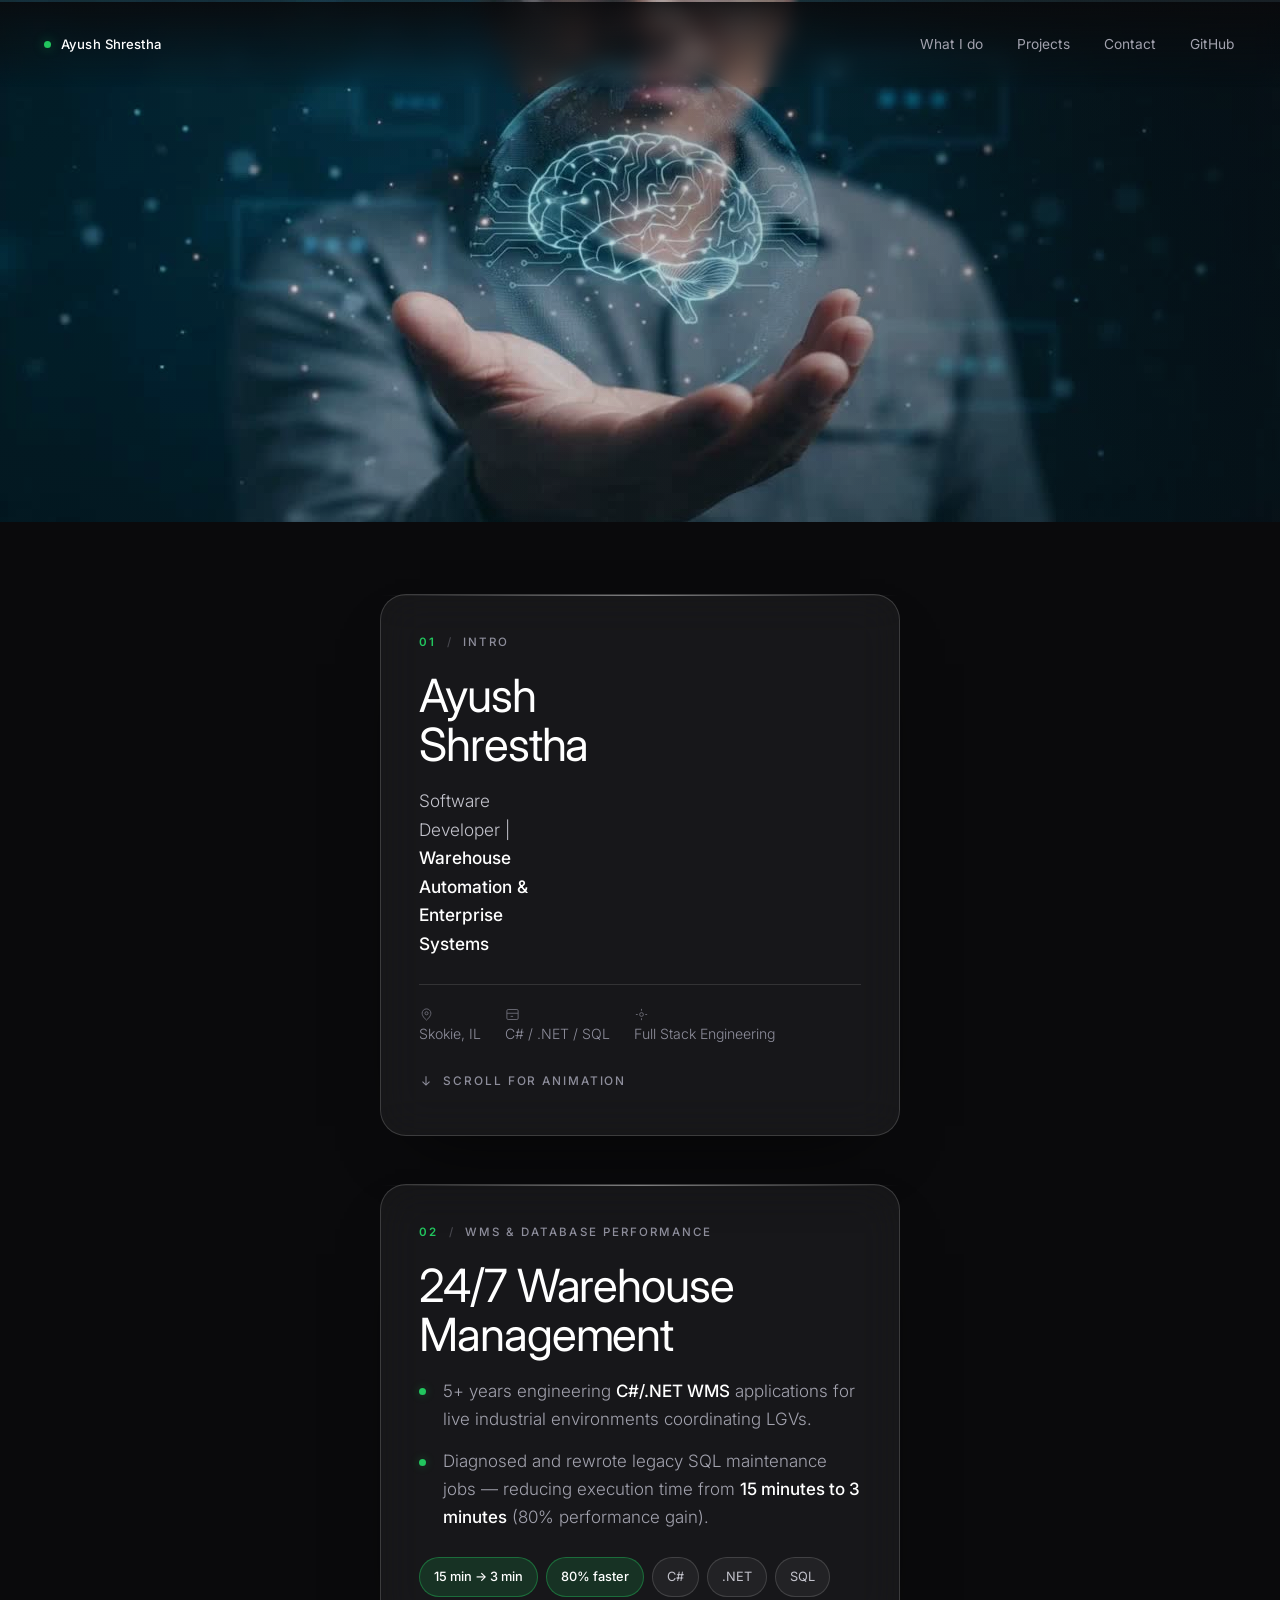
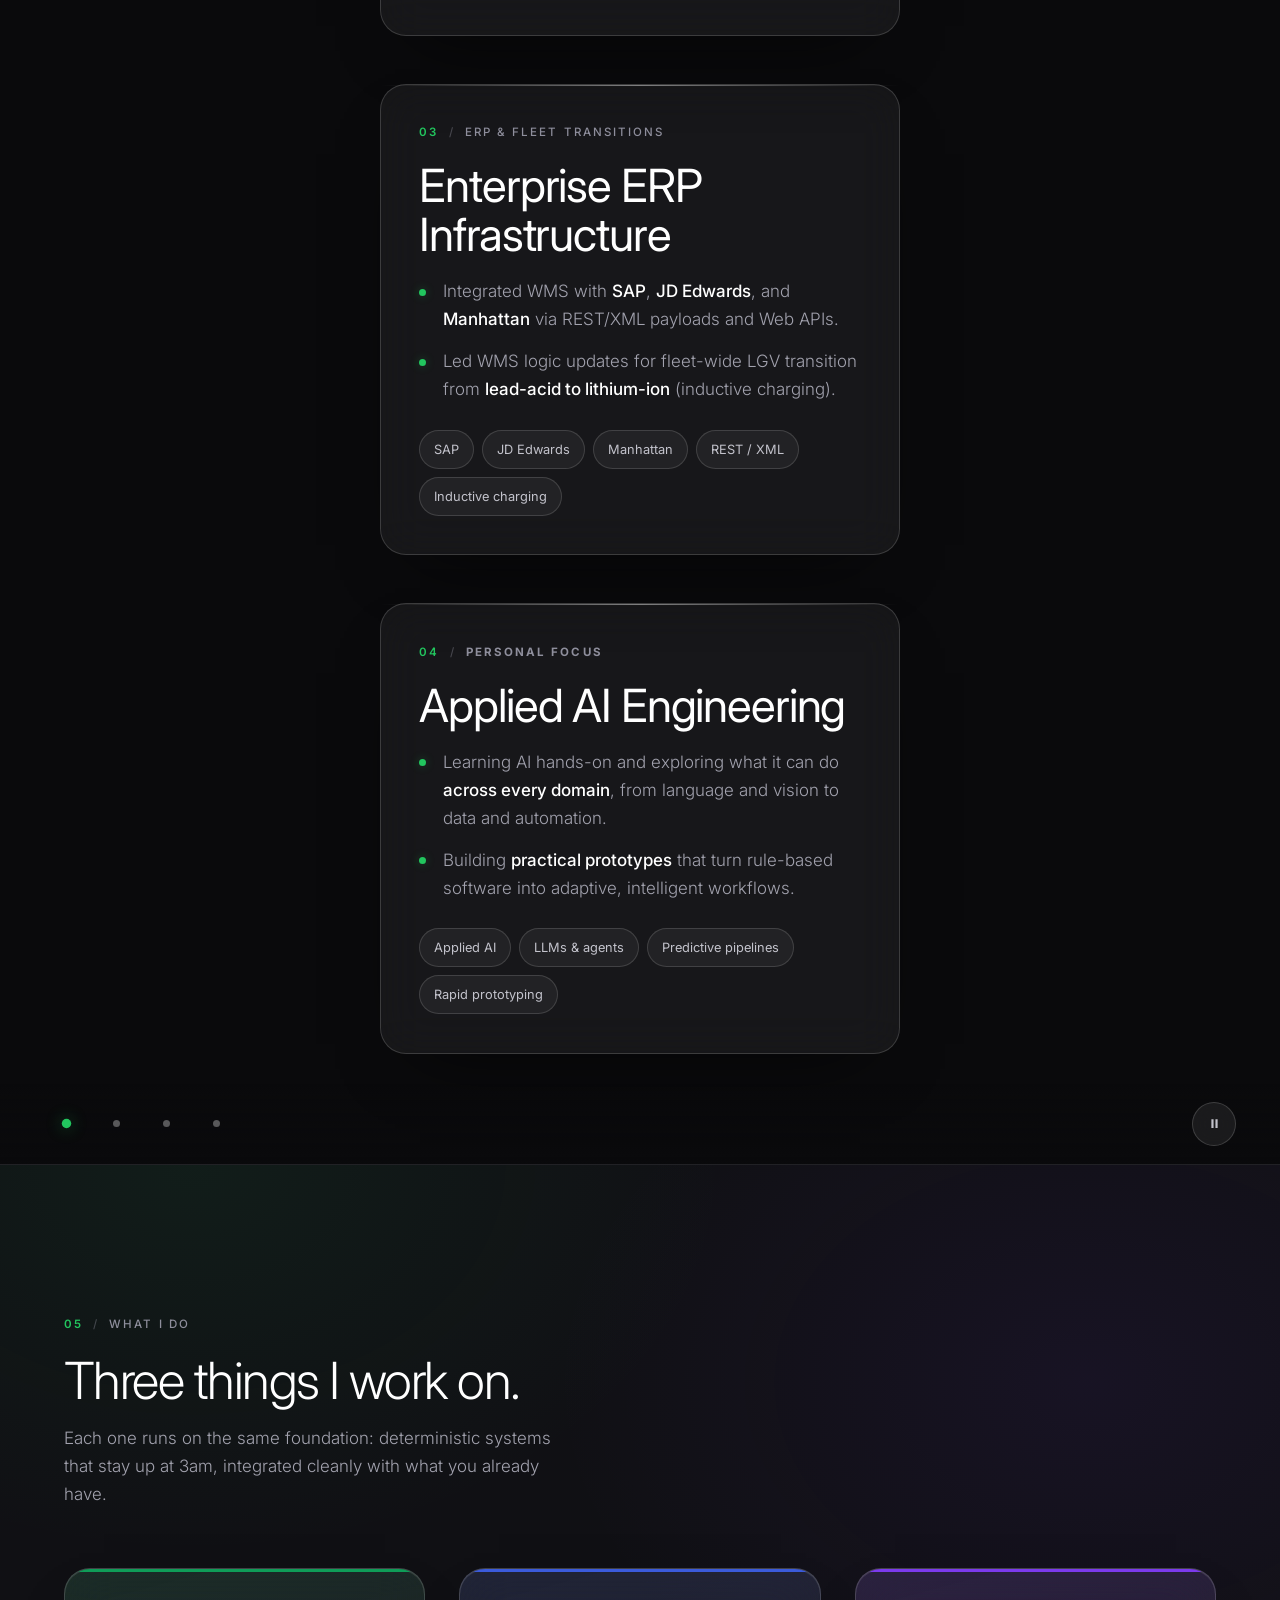
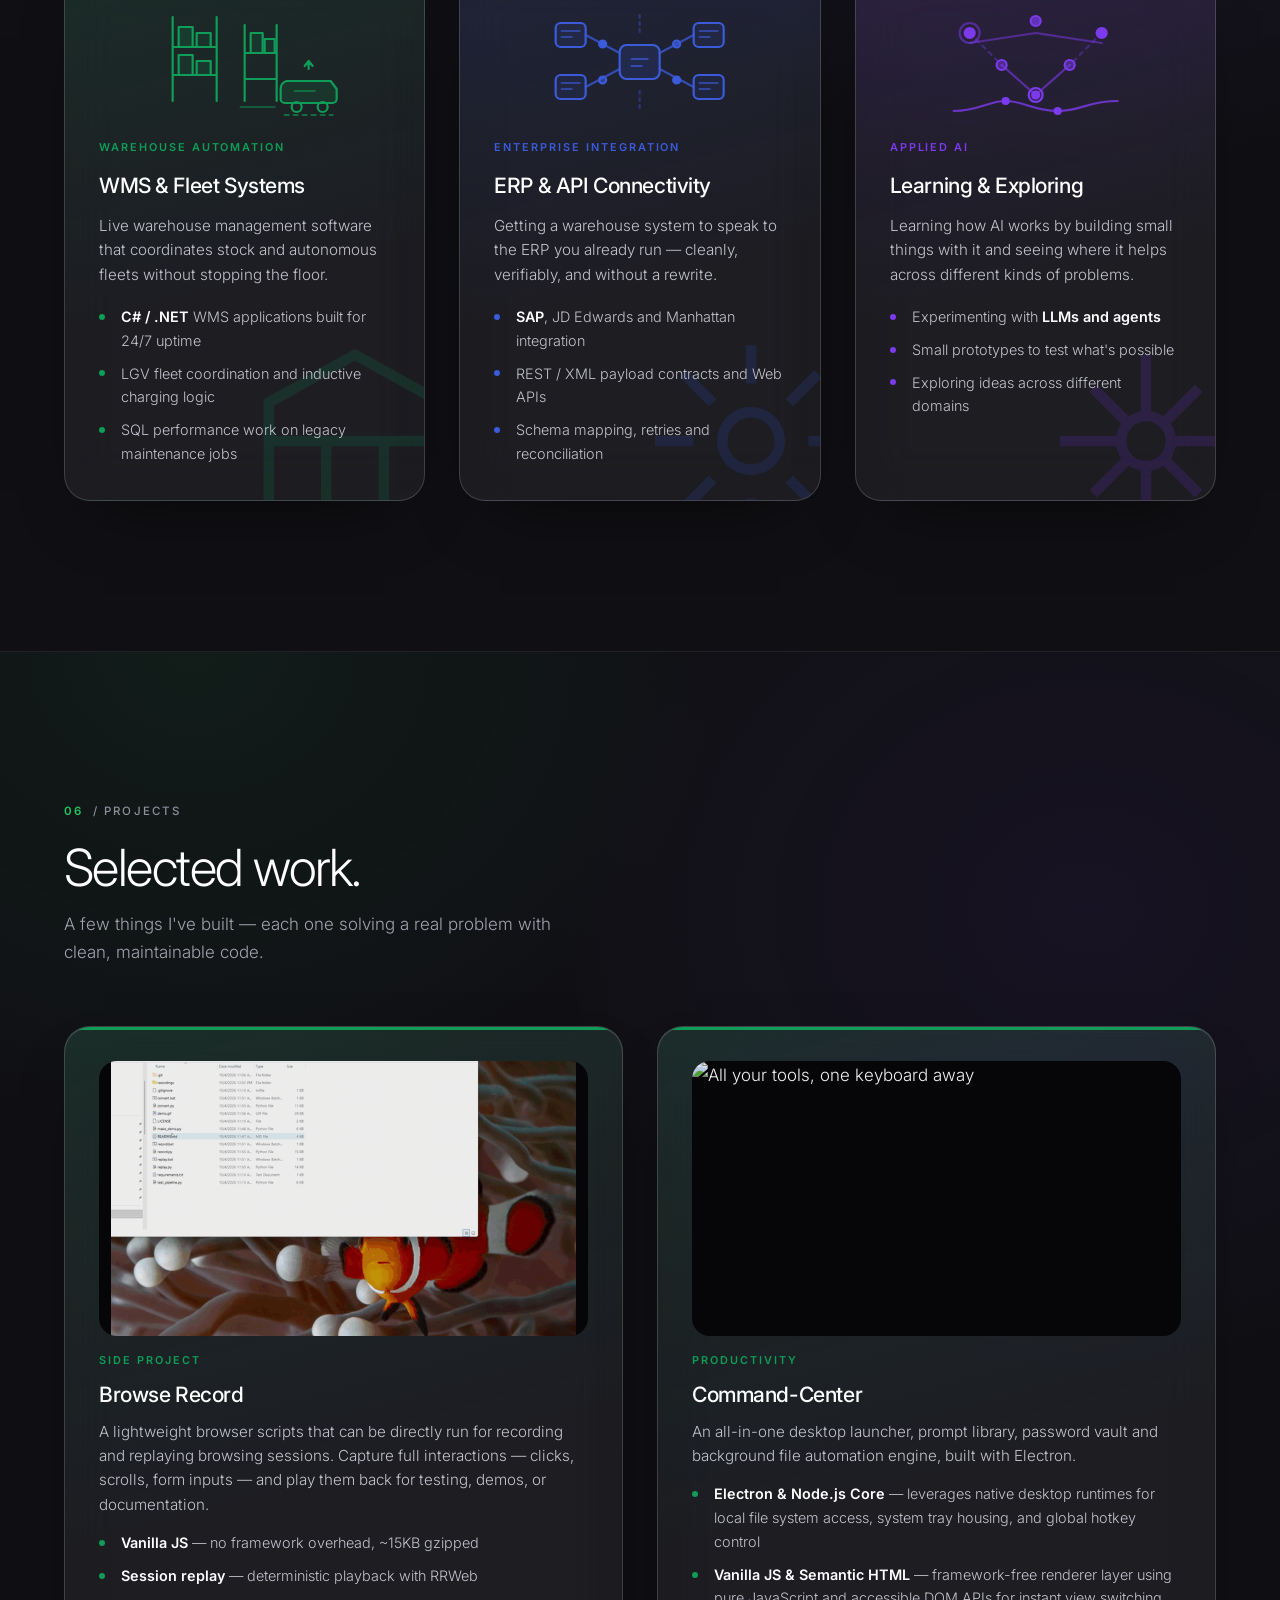
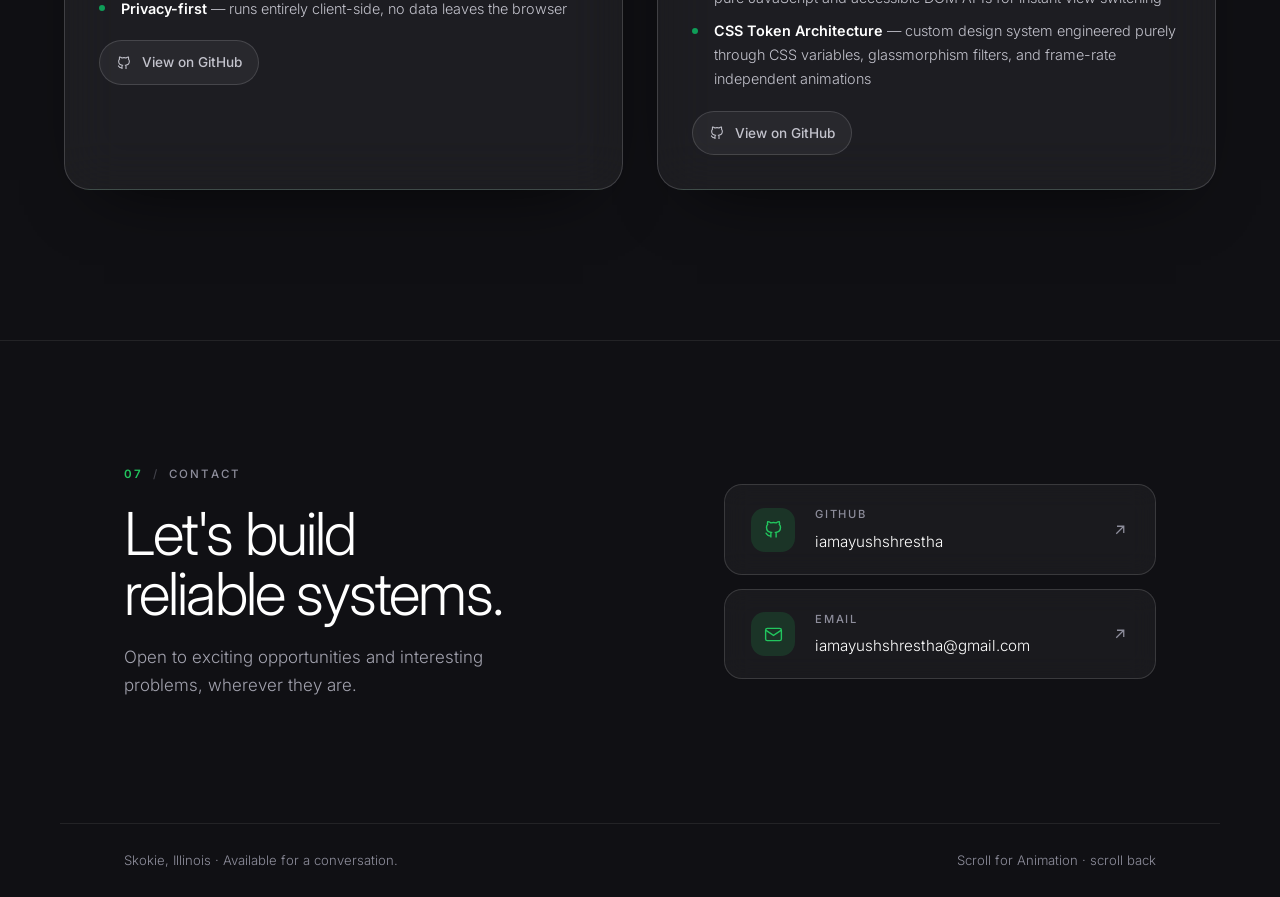
==== commit ea0e0ff0: "Changes" ====
--- a/index.html
+++ b/index.html
@@ -4,7 +4,7 @@
 <meta charset="utf-8">
 <meta name="viewport" content="width=device-width, initial-scale=1">
 <title>Ayush Shrestha — Software Developer | Warehouse Automation &amp; Enterprise Systems</title>
-<meta name="description" content="Ayush Shrestha — Software Developer in Skokie, IL, specializing in warehouse management systems, enterprise ERP integration, fleet robotics, and applied AI engineering.">
+<meta name="description" content="Ayush Shrestha — Software Developer in Skokie, IL, specializing in warehouse management systems, enterprise ERP integration, and applied AI engineering.">
 <meta name="color-scheme" content="dark">
 <meta name="theme-color" content="#0a0a0c">
 <link rel="icon" href="data:image/svg+xml,%3Csvg xmlns='http://www.w3.org/2000/svg' viewBox='0 0 32 32'%3E%3Crect width='32' height='32' rx='7' fill='%230a0a0c'/%3E%3Cpath d='M9 23 15.5 9h1.6L23 23h-2.6l-1.4-3.4h-4.9L12.6 23Z' fill='%23ffffff'/%3E%3Ccircle cx='22.5' cy='9' r='2' fill='%2322c55e'/%3E%3C/svg%3E">
@@ -922,7 +922,7 @@
               <ul class="facts">
                 <li><svg viewBox="0 0 24 24" aria-hidden="true"><path d="M12 21s7-5.4 7-11a7 7 0 1 0-14 0c0 5.6 7 11 7 11z"/><circle cx="12" cy="10" r="2.5"/></svg> Skokie, IL</li>
                 <li><svg viewBox="0 0 24 24" aria-hidden="true"><rect x="3" y="4" width="18" height="16" rx="2"/><path d="M3 10h18M9 15h4"/></svg> C# / .NET / SQL</li>
-                <li><svg viewBox="0 0 24 24" aria-hidden="true"><circle cx="12" cy="12" r="3"/><path d="M12 3v3M12 18v3M3 12h3M18 12h3"/></svg> Fleet robotics</li>
+                <li><svg viewBox="0 0 24 24" aria-hidden="true"><circle cx="12" cy="12" r="3"/><path d="M12 3v3M12 18v3M3 12h3M18 12h3"/></svg>Full Stack Engineering</li>
               </ul>
               <p class="cue">
                 <svg viewBox="0 0 24 24" aria-hidden="true"><path d="M12 4v15M6 13l6 6 6-6"/></svg>
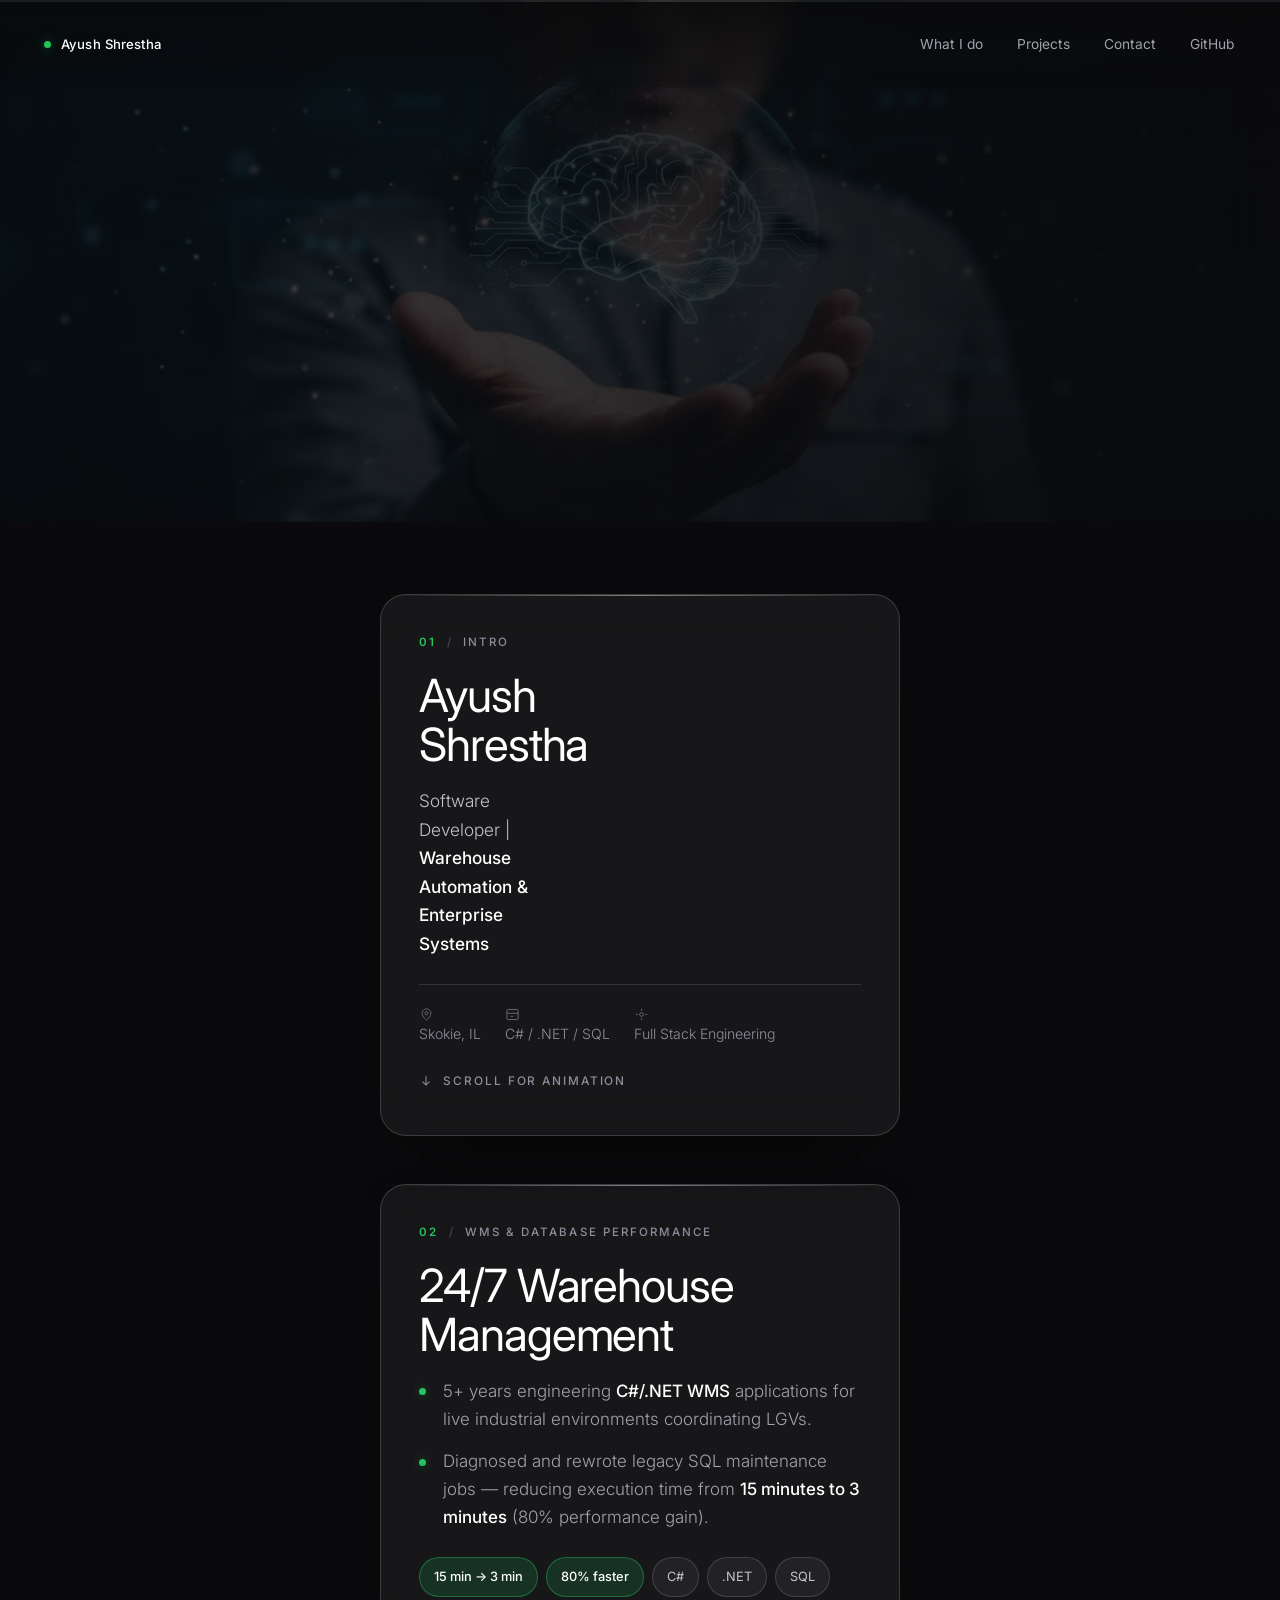
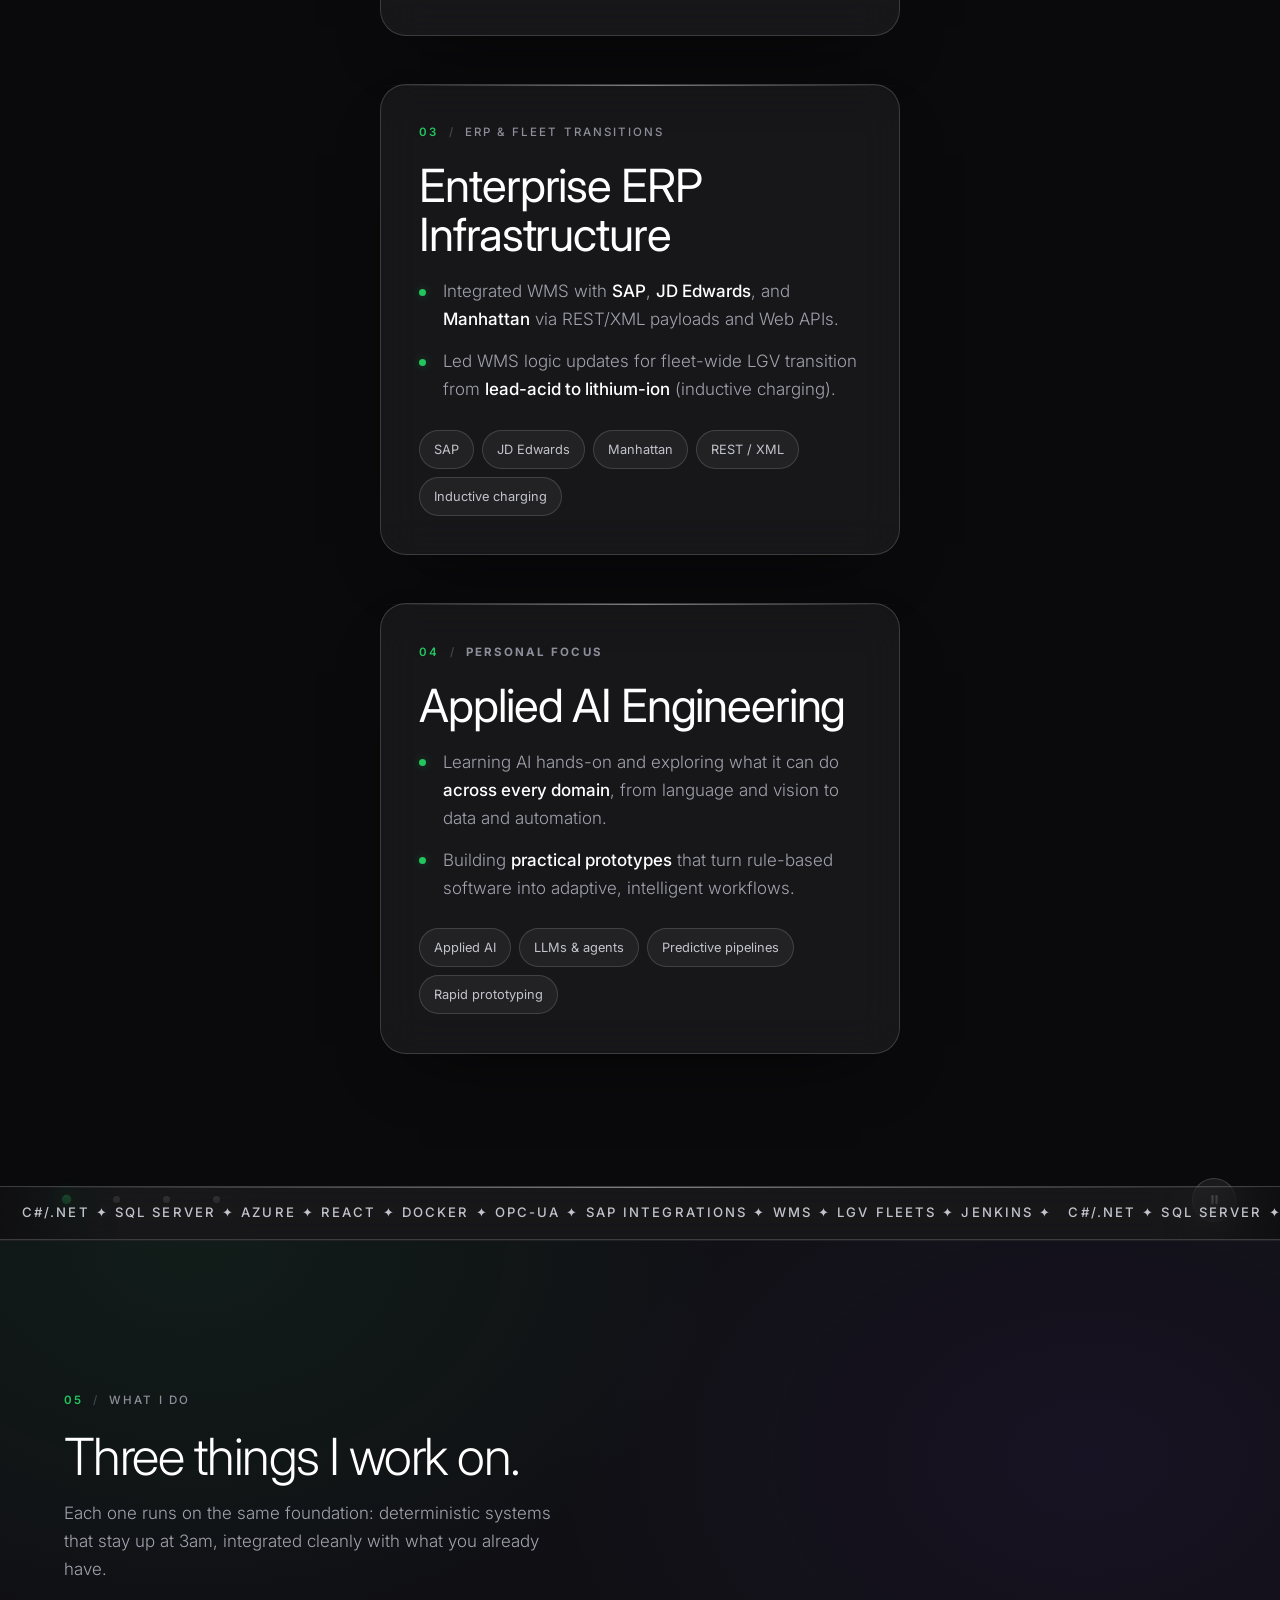
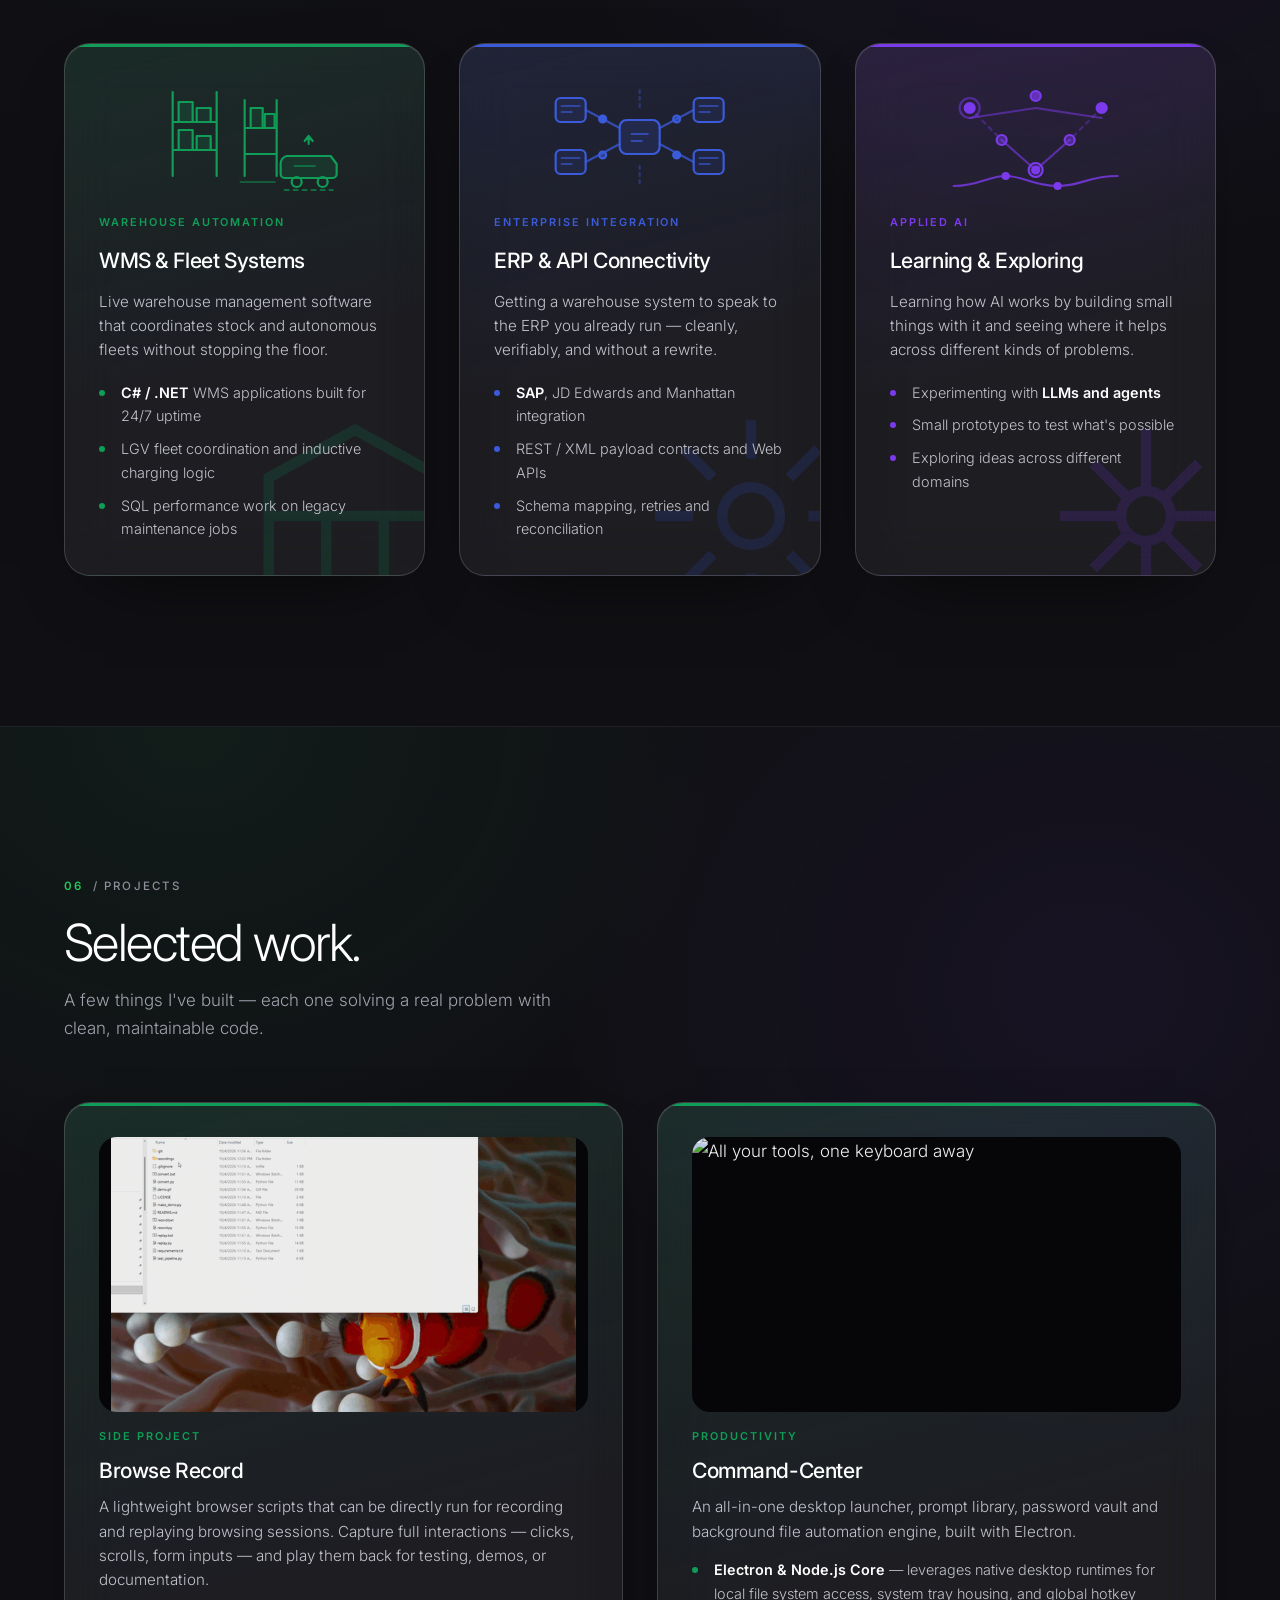
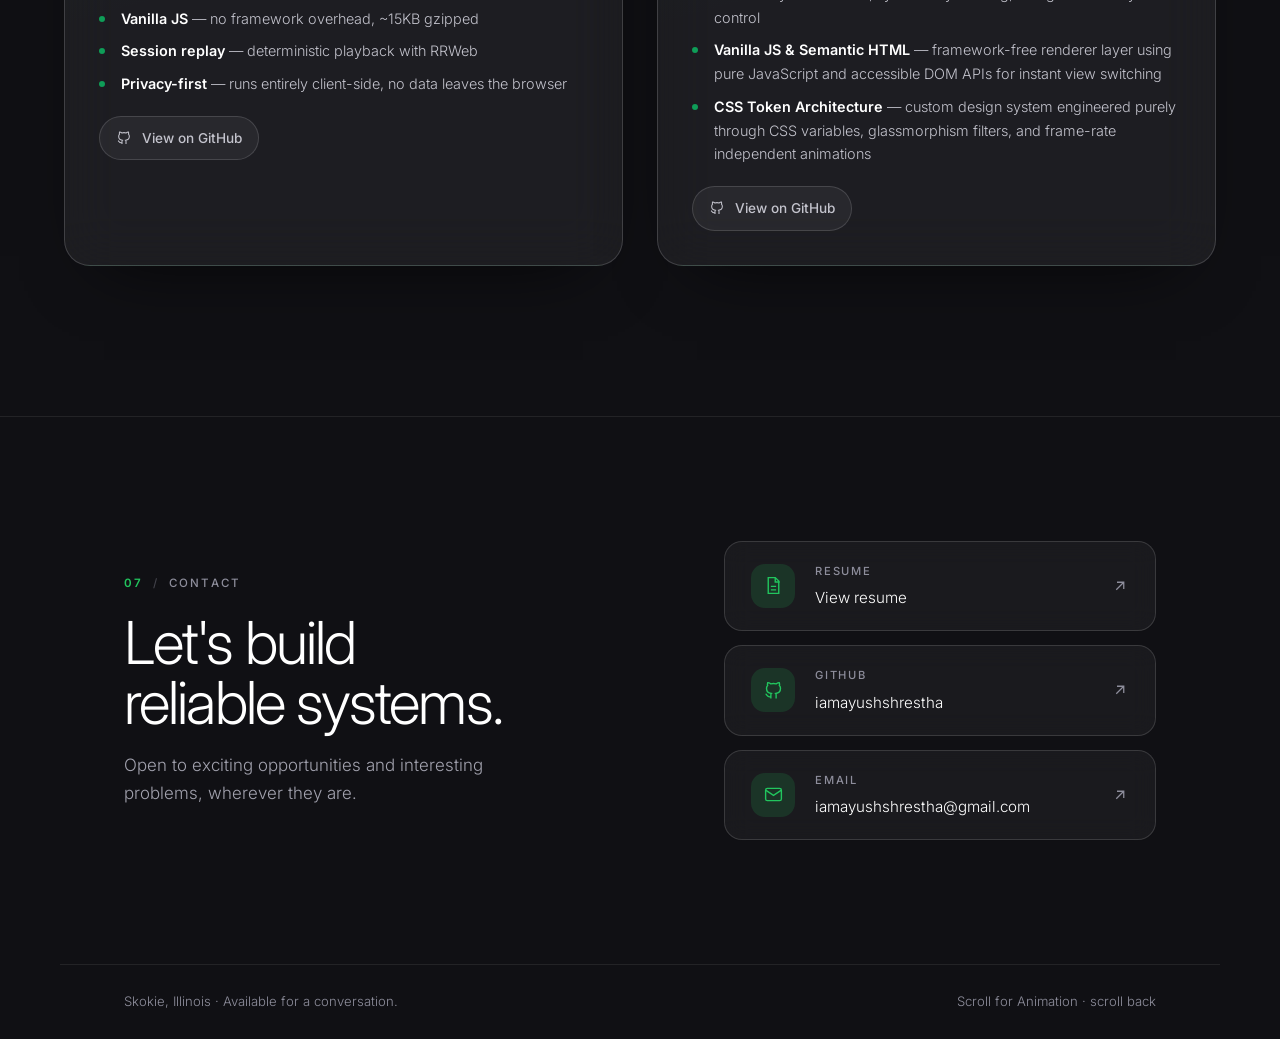
==== commit d46c09e2: "Update Animation & Marquee" ====
--- a/index.html
+++ b/index.html
@@ -235,15 +235,6 @@
 .media{
   position:sticky; top:0;
   height:min(58vh,540px);
-  /* Native-size: cap the display box at the frame's own 1280x720 and center it.
-     The old layout stretched the 1280px-wide frames out to the full viewport
-     (e.g. 1920px on a widescreen), which is exactly what pixelated them.
-     capping here — before the image/veil/canvas are laid out — means the box
-     can never be larger than the source in either dimension, so
-     object-fit:contain never upscales. Wide/short stages letterbox on the
-     dark base instead of blurring the footage. */
-  max-width:1280px; max-height:720px;
-  margin-inline:auto;
   overflow:hidden;
   background:#060608;
 }
@@ -251,8 +242,8 @@
 .media__canvas{
   position:absolute; inset:0;
   width:100%; height:100%;
-  object-fit:contain;
-  filter:brightness(.92) contrast(1.04) saturate(.96);
+  object-fit:cover;
+  filter:brightness(.62) contrast(1.05) saturate(.92);
 }
 /* The canvas takes over once frames are decoded; the poster is the no-JS answer. */
 .media__canvas{ opacity:0; }
@@ -262,8 +253,8 @@
 .media__veil{
   position:absolute; inset:0; pointer-events:none;
   background:
-    linear-gradient(255deg, rgba(10,10,12,.48) 0%, rgba(10,10,12,.22) 28%, rgba(10,10,12,.08) 52%, rgba(10,10,12,0) 72%),
-    radial-gradient(120% 90% at 50% 50%, rgba(10,10,12,0) 0%, rgba(10,10,12,.22) 100%);
+    linear-gradient(255deg, rgba(10,10,12,.90) 0%, rgba(10,10,12,.62) 42%, rgba(10,10,12,.48) 70%, rgba(10,10,12,.30) 100%),
+    radial-gradient(120% 90% at 50% 50%, rgba(10,10,12,.30) 0%, rgba(10,10,12,.62) 100%);
 }
 
 /* ---- story cards ---- */
@@ -388,6 +379,73 @@
   color:#fff; font-weight:500;
   border-color:rgba(34,197,94,.4);
   background:rgba(34,197,94,.16);
+}
+
+/* ---- TECH-STACK RIBBON ---------------------------------------------------
+   A glass tech ticker that sits on the first screen, as a sibling of the
+   intro .glass card. It reuses the exact same material tokens + blur + top
+   hairline so it reads as the same glass family, not a competing surface.
+   The track is a 2× duplicated, seamless infinite marquee: CSS-only,
+   GPU-composited (transform only), and safe for JS / no-JS alike.
+   (The Matrix.html marquee stays as the full-bleed skill banner; this is
+   the compact glass version of the same list, on the intro card.)
+   Full-bleed: the card column is always centred in the viewport (both the
+   pinned desktop and the stacked layouts), so width:100vw +
+   margin-left:calc(50% - 50vw) pushes the strip edge-to-edge without
+   touching the DOM. */
+.tech-ticker{
+  position:relative;
+  z-index:6;
+  width:100vw;
+  margin-left:calc(50% - 50vw);
+  margin-top:clamp(14px,2vw,22px);
+  padding:clamp(11px,1.4vw,15px) clamp(16px,2vw,22px);
+  background:var(--glass);                  /* same rgba(255,255,255,.055) as .glass */
+  border-top:1px solid var(--hairline);     /* edge-to-edge strip: top/bottom hairlines only */
+  border-bottom:1px solid var(--hairline);
+  backdrop-filter:blur(22px) saturate(1.45);/* same blur as .glass */
+  -webkit-backdrop-filter:blur(22px) saturate(1.45);
+  box-shadow:0 24px 55px -38px rgba(0,0,0,.85);
+  overflow:hidden;
+}
+/* matching top hairline highlight, exactly like .glass::after */
+.tech-ticker::after{
+  content:""; position:absolute; inset:0 0 auto 0; height:1px;
+  background:linear-gradient(90deg,transparent,rgba(255,255,255,.45),transparent);
+  pointer-events:none;
+}
+/* left/right fade so the text fades in and out of the glass instead of
+   being hard-clipped at the rounded corners — the glass keeps feeling
+   infinite in both directions */
+.tech-ticker::before{
+  content:""; position:absolute; inset:0; pointer-events:none;
+  /* left/right fade that blends with the stage behind the card, so the
+     ribbon text fades in and out of the glass instead of hard-clipping */
+  background:
+    linear-gradient(90deg,rgba(10,10,12,.55) 0%,rgba(10,10,12,0) 10%,rgba(10,10,12,0) 90%,rgba(10,10,12,.55) 100%);
+}
+.tech-ticker__track{
+  display:flex; align-items:center; gap:0;
+  width:max-content;             /* let it size to its content — no wrapping */
+  white-space:nowrap;
+  animation:tech-roll 34s linear infinite;
+  will-change:transform;
+}
+/* pause on hover so it can be read; resumes on leave */
+.tech-ticker:hover .tech-ticker__track{ animation-play-state:paused; }
+.tech-ticker__track > span{
+  display:inline-flex; align-items:center;
+  /* each item carries a trailing separator; the ✦ + nbsp already in the
+     markup act as the visible divider — no extra styling needed */
+  font-size:.82rem; font-weight:500;
+  letter-spacing:.16em; text-transform:uppercase;
+  color:var(--text-soft);
+  white-space:nowrap;
+  padding-right:10px;           /* breathing room between the two copies */
+}
+@keyframes tech-roll{
+  from{ transform:translate3d(0,0,0); }
+  to  { transform:translate3d(-50%,0,0); }
 }
 
 .facts{
@@ -564,6 +622,39 @@
 .project{ --theme:var(--t1); --theme-soft:var(--t1-soft); }
 
 /* ============================================================
+   6a-2. TECH TICKER
+   ============================================================ */
+.ticker{
+  position:relative; overflow:hidden;
+  border-block:1px solid rgba(255,255,255,.09);
+  background:linear-gradient(90deg, transparent, rgba(34,197,94,.05) 40%, rgba(34,197,94,.05) 60%, transparent);
+  padding:22px 0;
+  -webkit-mask-image:linear-gradient(90deg, transparent, #000 8%, #000 92%, transparent);
+          mask-image:linear-gradient(90deg, transparent, #000 8%, #000 92%, transparent);
+}
+.ticker__track{
+  display:flex; width:max-content;
+  will-change:transform;
+  animation:ticker-scroll 28s linear infinite;
+}
+.ticker:hover .ticker__track{ animation-play-state:paused; }
+.ticker__group{ display:flex; align-items:center; white-space:nowrap; }
+.ticker__group span{
+  font-size:.78rem; font-weight:600;
+  letter-spacing:.22em; text-transform:uppercase;
+  color:var(--text-soft);
+  padding:0 1.4rem;
+}
+.ticker__group em{
+  font-style:normal; color:var(--accent);
+  font-size:.7rem;
+}
+@keyframes ticker-scroll{ to{ transform:translateX(-50%); } }
+@media (prefers-reduced-motion: reduce){
+  .ticker__track{ animation:none; }
+}
+
+/* ============================================================
    6b. PROJECTS SHOWCASE
    ============================================================ */
 .projects{
@@ -751,20 +842,9 @@
     position:absolute; top:0; left:0;
     width:100%; height:100vh; overflow:hidden;
   }
-    /* Pinned stage is a full 100vh viewport. The media sits on the LEFT,
-       side by side with the cards on the right — no more overlap over a
-       centered frame. It is fitted into the left zone (viewport minus the
-       card column + gutters), locked to 16:9, and capped at the native
-       1280x720 so it is never upscaled. */
-    .is-pinned .media{
-      position:absolute; top:50%;
-      left:clamp(24px, 5vw, 72px);
-      transform:translateY(-50%);
-      width:min(calc(100vh * 16 / 9),          /* fit inside the viewport height */
-                calc(100vw - var(--shell) - 200px)); /* leave the right strip for cards */
-      aspect-ratio:16 / 9;
-      max-width:1280px; max-height:720px;      /* and never past the native size */
-    }
+    /* Full-bleed background: the footage fills the whole pinned viewport and
+       the glass cards float over it. */
+    .is-pinned .media{ position:absolute; inset:0; height:100%; }
   .is-pinned .cards{
     position:relative; height:100%;
     max-width:none; margin:0; padding:0;
@@ -778,25 +858,16 @@
     will-change:transform,opacity;
   }
   .is-pinned .card__inner{ width:100%; max-width:var(--shell); }
-}
-
-/* ============================================================
-   8b. HiDPI sharpness — never display more physical pixels than the
-       1280px-wide source frames. 1280 / dpr, kept in 16:9:
-       dpr 1.25 -> 1024 x 576
-       dpr 1.5  ->  853 x 480
-       dpr 2    ->  640 x 360
-       Later rules win, so a 2x screen takes the smallest cap. On low-dpi
-       displays none of these match and the native 1280x720 cap stands.
-   ============================================================ */
-@media (min-resolution: 1.25dppx){
-  .media{ max-width:1024px; max-height:576px; }
-}
-@media (min-resolution: 1.5dppx){
-  .media{ max-width:853px; max-height:480px; }
-}
-@media (min-resolution: 2dppx){
-  .media{ max-width:640px; max-height:360px; }
+  /* On the pinned desktop the card column is right-aligned (not centred),
+     so recompute the full-bleed offset against the viewport-absolute card. */
+   .is-pinned .tech-ticker{
+     position:fixed;
+     left:0;
+     bottom:18px;
+     z-index:20;
+     width:100vw;
+     margin:0;
+   }
 }
 
 /* ============================================================
@@ -929,6 +1000,7 @@
                 Scroll for Animation
               </p>
             </div>
+
           </div>
         </article>
 
@@ -985,6 +1057,13 @@
 </div>
         </article>
 
+      </div>
+
+      <div class="tech-ticker" aria-label="Technology stack">
+        <div class="tech-ticker__track">
+          <span>C#/.NET ✦ SQL SERVER ✦ AZURE ✦ REACT ✦ DOCKER ✦ OPC-UA ✦ SAP INTEGRATIONS ✦ WMS ✦ LGV FLEETS ✦ JENKINS ✦&nbsp;</span>
+          <span aria-hidden="true">C#/.NET ✦ SQL SERVER ✦ AZURE ✦ REACT ✦ DOCKER ✦ OPC-UA ✦ SAP INTEGRATIONS ✦ WMS ✦ LGV FLEETS ✦ JENKINS ✦&nbsp;</span>
+        </div>
       </div>
 
       <!-- ============ MINIMAL CONTROLS ============ -->
@@ -1227,6 +1306,14 @@
       </div>
 
       <div class="links">
+        <a class="link" href="Resume/Ayush_Shrestha_SoftwareDeveloper_Resume.pdf" target="_blank" rel="noopener noreferrer" aria-label="View Ayush Shrestha's resume (opens in a new tab)">
+          <span class="link__ico" aria-hidden="true">
+            <svg viewBox="0 0 24 24"><path d="M6 3h8l4 4v14H6z"/><path d="M14 3v5h5M9 13h6M9 17h6"/></svg>
+          </span>
+          <span class="link__txt"><small>Resume</small><span>View resume</span></span>
+          <svg class="link__arrow" viewBox="0 0 24 24" aria-hidden="true"><path d="M7 17 17 7M8 7h9v9"/></svg>
+        </a>
+
         <a class="link" href="https://github.com/iamayushshrestha" target="_blank" rel="noopener noreferrer">
           <span class="link__ico" aria-hidden="true">
             <svg viewBox="0 0 24 24"><path d="M9 19c-4.3 1.4-4.3-2.5-6-3m12 5v-3.5c0-1 .1-1.4-.5-2 2.8-.3 5.5-1.4 5.5-6a4.6 4.6 0 0 0-1.3-3.2 4.2 4.2 0 0 0-.1-3.2s-1.1-.3-3.5 1.3a12 12 0 0 0-6.2 0C6.5 2.8 5.4 3.1 5.4 3.1a4.2 4.2 0 0 0-.1 3.2A4.6 4.6 0 0 0 4 9.5c0 4.6 2.7 5.7 5.5 6-.6.6-.6 1.2-.5 2V21"/></svg>
@@ -1367,12 +1454,12 @@
     var dpr  = Math.min(window.devicePixelRatio || 1, 2);
     var w = Math.round(box.width  * dpr);
     var h = Math.round(box.height * dpr);
-    /* The CSS already caps this element's DISPLAY size at the source 1280x720
-       and centers it, so box*dpr is never larger than the frame's native
-       pixels — the buffer is a 1:1 or downsample of the source. That is what
-       kills the pixelation: we never draw a 1280x720 frame onto a larger box
-       and upscale it. No separate cap needed (and the old one inverted, which
-       shrank small boxes and re-blurred them). */
+    /* Cap total pixels: a 4K stage would otherwise allocate a huge buffer. */
+    var maxPx = 2560 * 1440;
+    if (w * h > maxPx) {
+      var k = Math.sqrt(maxPx / (w * h));
+      w = Math.round(w * k); h = Math.round(h * k);
+    }
     if (canvas.width !== w || canvas.height !== h) {
       canvas.width = w; canvas.height = h;
       lastIdx = -1;              /* force a repaint at the new size */
@@ -1774,4 +1861,4 @@
 })();
 </script>
 </body>
-</html>+</html>
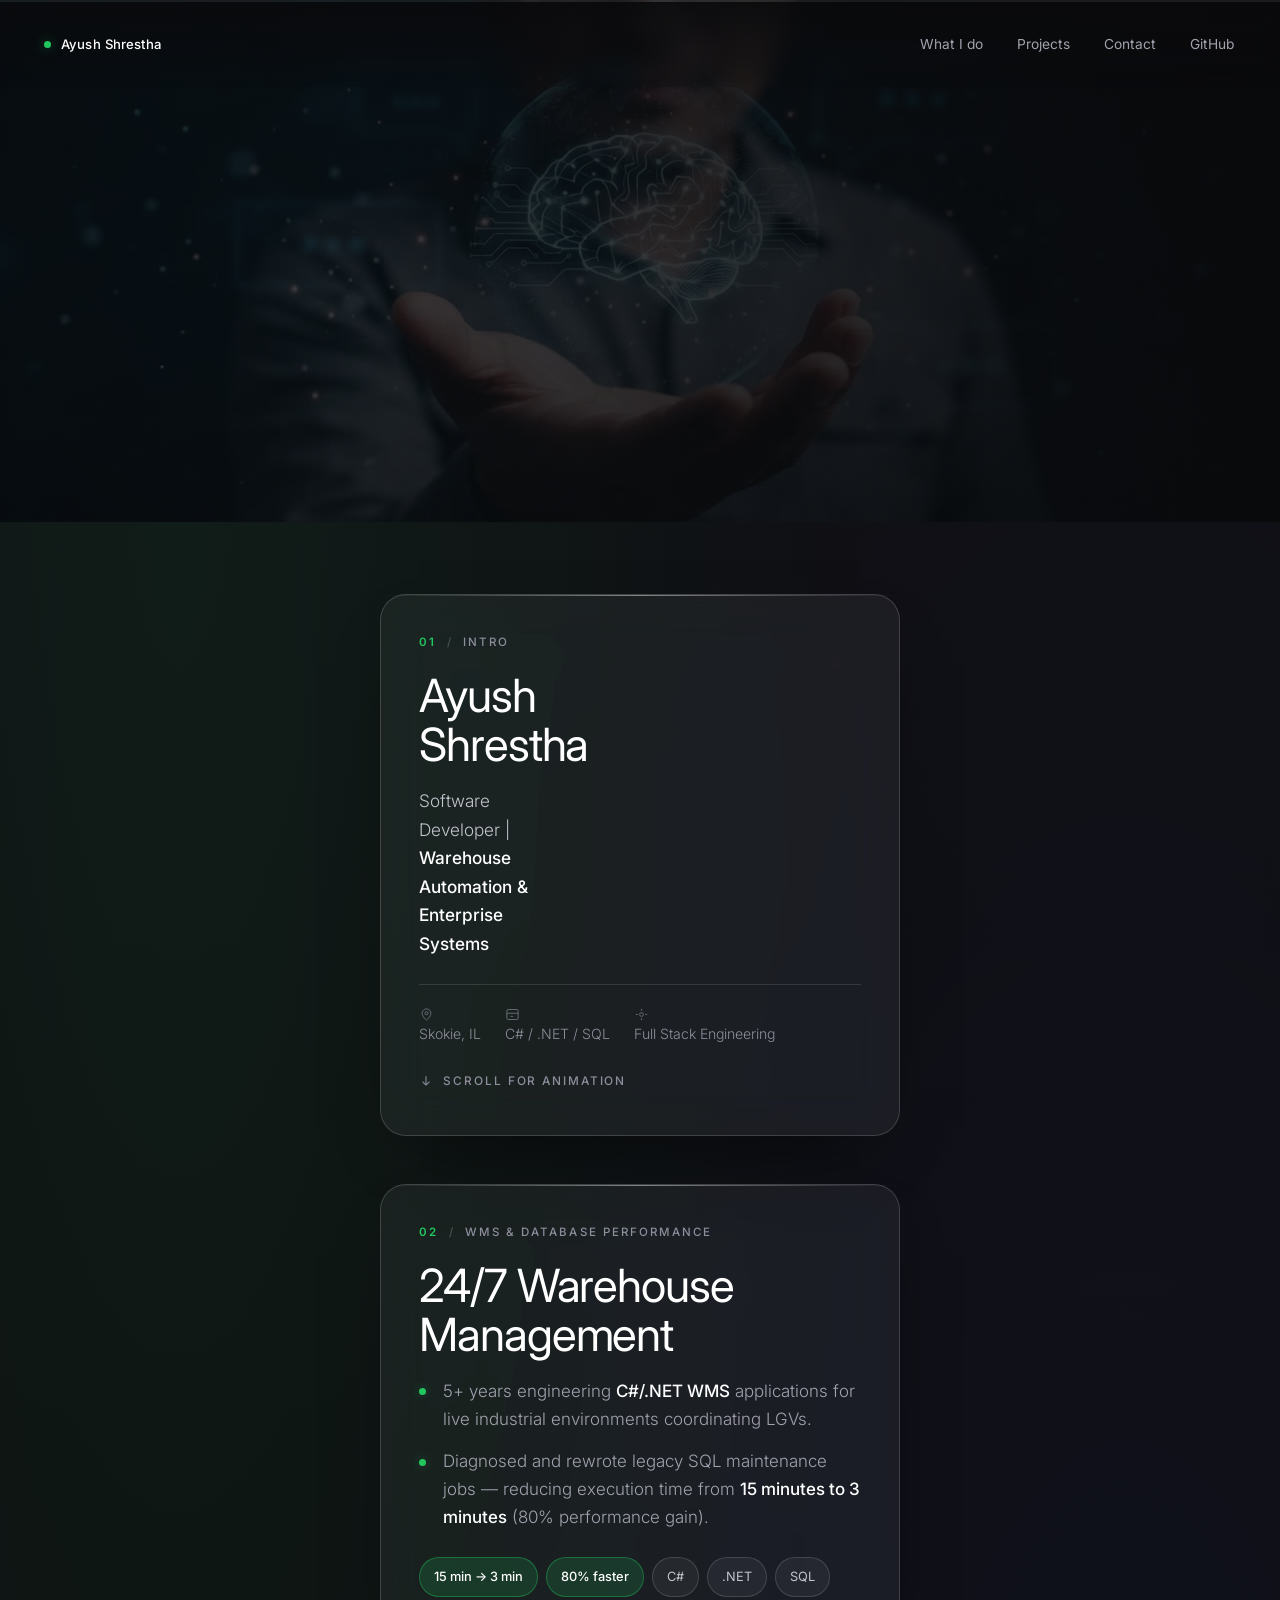
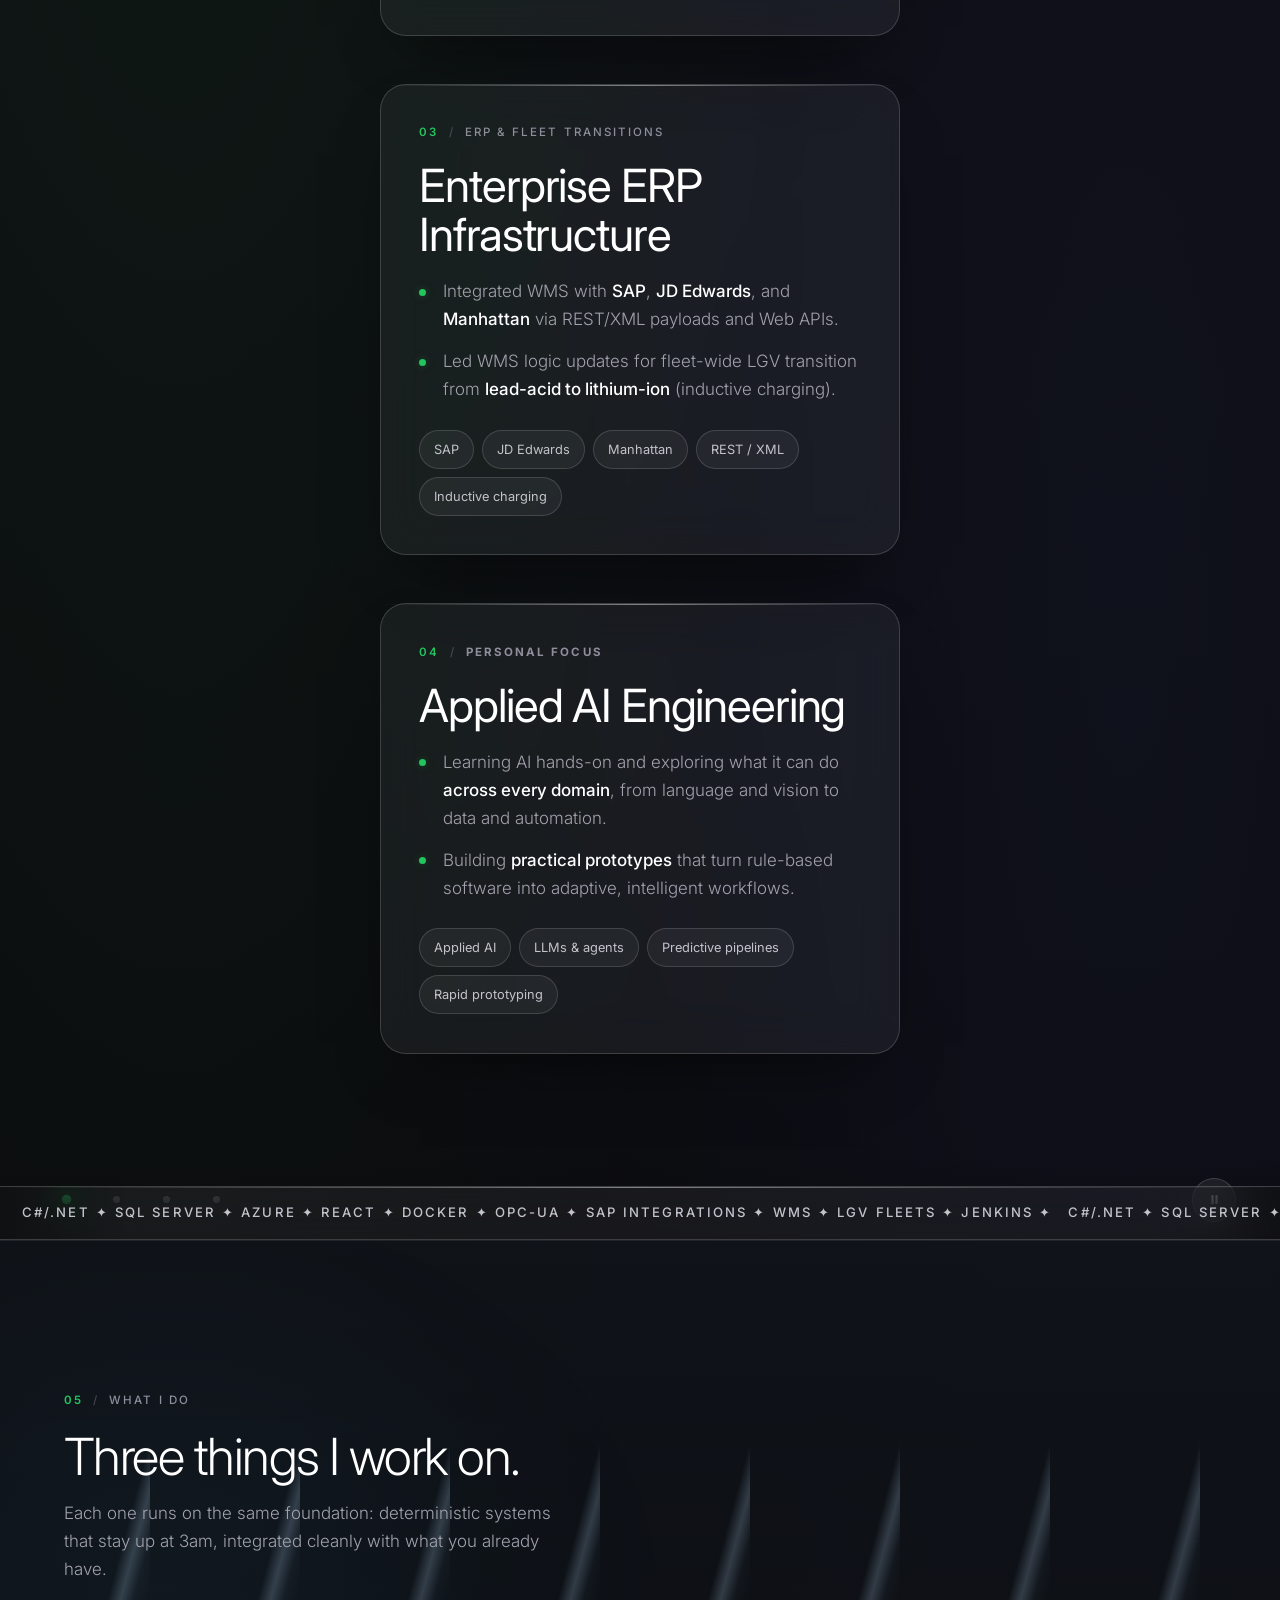
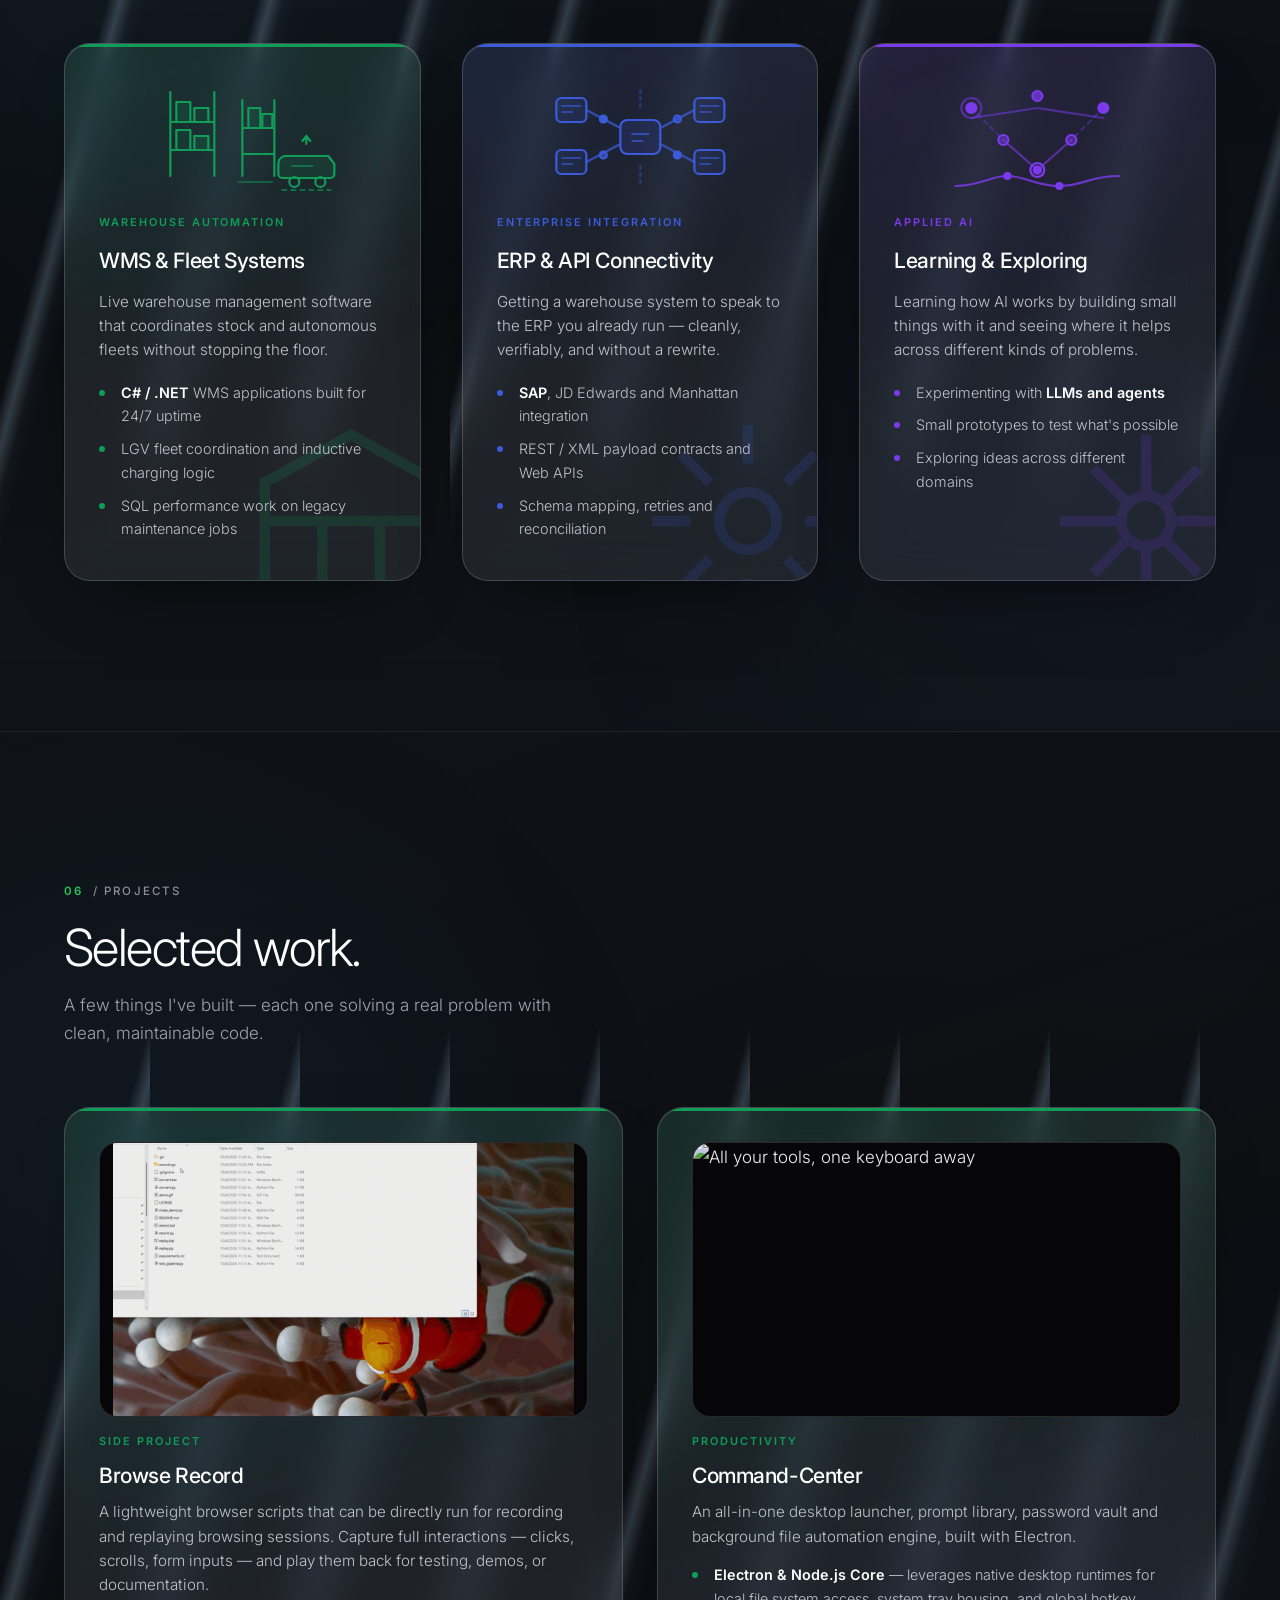
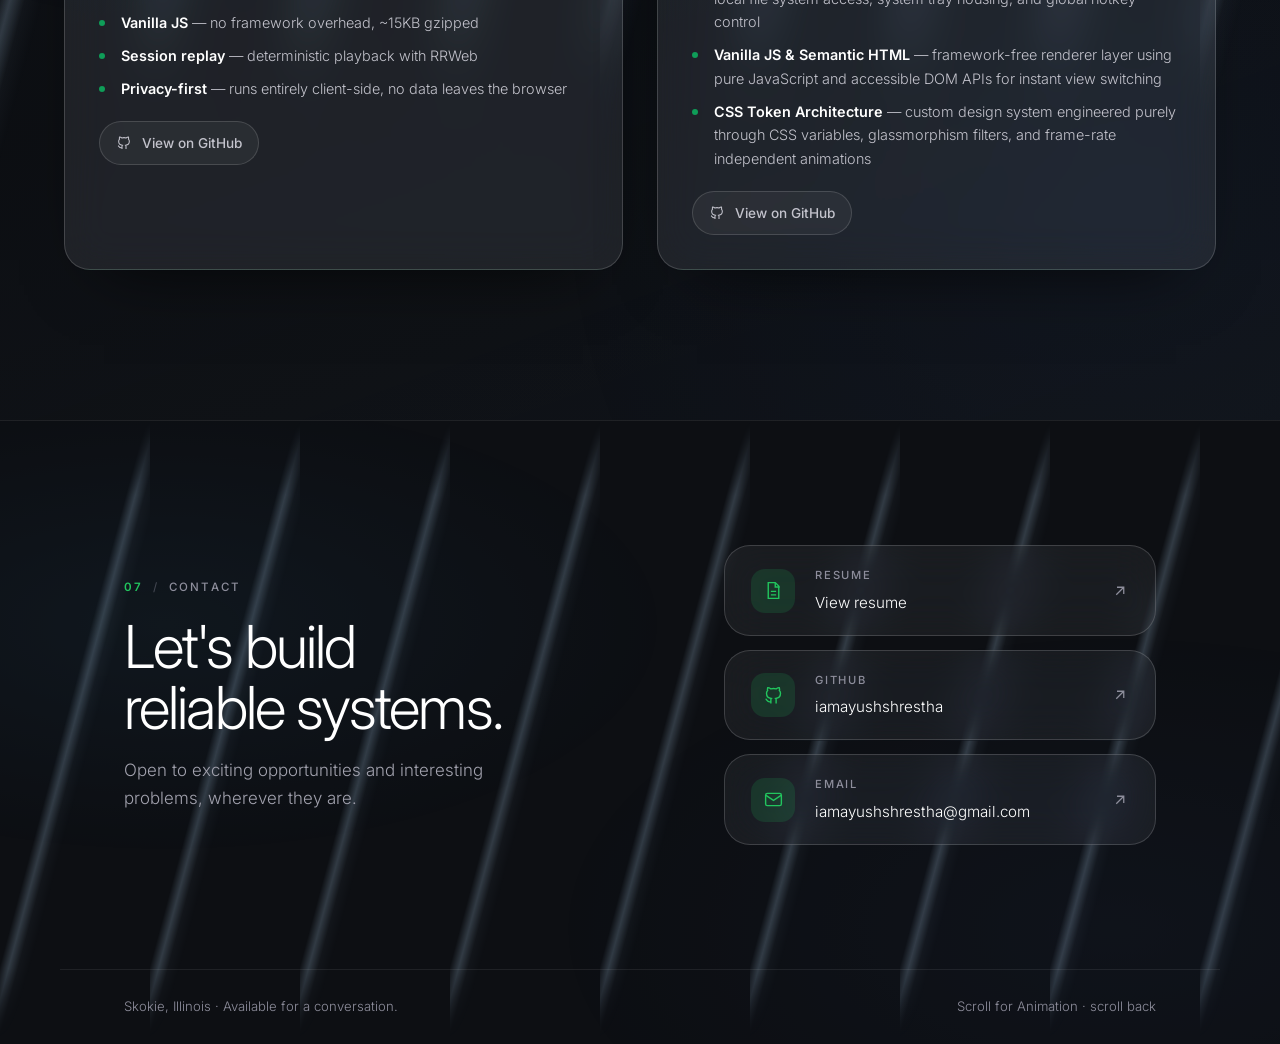
==== commit 76c2f850: "update pages" ====
--- a/index.html
+++ b/index.html
@@ -116,7 +116,10 @@
 html{ background:var(--bg); overflow-x:hidden; }
 body{
   margin:0;
-  background:var(--bg);
+   background:
+     radial-gradient(ellipse at 14% 8%, rgba(34,197,94,.075), transparent 42%),
+     radial-gradient(ellipse at 88% 38%, rgba(59,91,219,.065), transparent 44%),
+     linear-gradient(180deg, #101014 0%, #0a0a0c 58%, #101014 100%);
   color:var(--text);
   font-family:var(--sans);
   font-size:clamp(1rem,.96rem + .2vw,1.0625rem);
@@ -517,10 +520,7 @@
 .offers{
   position:relative;
   padding:clamp(72px,12vw,150px) clamp(18px,5vw,64px);
-  background:
-    radial-gradient(70% 60% at 15% 0%, rgba(34,197,94,.07), transparent 60%),
-    radial-gradient(70% 60% at 85% 20%, rgba(124,58,237,.07), transparent 60%),
-    var(--bg-soft);
+  background:linear-gradient(180deg,rgba(16,20,26,.84),rgba(13,16,20,.78) 55%,rgba(16,20,26,.88));
   border-top:1px solid rgba(255,255,255,.07);
 }
 .offers__head{
@@ -534,39 +534,64 @@
 .offers__sub{ color:var(--text-muted); max-width:52ch; margin-top:16px; }
 
 .offer-grid{
-  max-width:1160px; margin-inline:auto;
-  display:grid; gap:clamp(22px,3vw,34px);
+  max-width:1320px; margin-inline:auto;
+  display:grid; gap:clamp(24px,3.2vw,42px);
   grid-template-columns:1fr;
 }
 @media (min-width:860px){ .offer-grid{ grid-template-columns:repeat(3,1fr); } }
+.offer{min-height:clamp(500px,42vw,590px);padding:clamp(32px,3.5vw,48px);gap:clamp(18px,2vw,24px)}
+.offer__art{height:clamp(132px,12vw,168px)}
+.offer__name{font-size:clamp(1.4rem,1.6vw,1.65rem)}
+.offer__body{font-size:1rem;max-width:42ch}
+.offer__list{gap:12px}
+@media (max-width:859px){.offer{min-height:0}}
 
 /* Glass card — same material as .glass elsewhere, plus a theme tint so each
    card still reads as its own thing. Everything is visible at rest; JS only
    adds motion. */
 .offer{
+  --theme:var(--t1);
+  --theme-soft:var(--t1-soft);
+  --pointer-x:50%; --pointer-y:50%;
   position:relative;
   isolation:isolate;
   overflow:hidden;
-  background:
-    linear-gradient(165deg, var(--theme-soft), transparent 58%),
-    var(--glass);
+  background:linear-gradient(165deg, var(--theme-soft), rgba(255,255,255,.025) 58%), var(--glass);
   color:var(--text);
   border:1px solid var(--hairline);
   border-radius:var(--r-lg);
-  backdrop-filter:blur(26px) saturate(1.5);
-  -webkit-backdrop-filter:blur(26px) saturate(1.5);
+  backdrop-filter:blur(22px) saturate(1.45);
+  -webkit-backdrop-filter:blur(22px) saturate(1.45);
   box-shadow:0 30px 70px -40px rgba(0,0,0,.85), 0 1px 0 rgba(255,255,255,.10) inset;
   padding:clamp(26px,3vw,34px);
   display:flex; flex-direction:column; gap:16px;
-  transition:transform var(--dur) var(--ease), border-color var(--dur) var(--ease), box-shadow var(--dur) var(--ease);
-}
+  transition:transform 420ms var(--ease), background 420ms var(--ease), border-color 420ms var(--ease), box-shadow 420ms var(--ease);
+}
+.offer::after,.project::after{
+  content:""; position:absolute; inset:0; z-index:0; pointer-events:none;
+  border-radius:inherit;
+  background:
+    radial-gradient(190px circle at var(--pointer-x) var(--pointer-y),rgba(180,233,255,.23),transparent 70%),
+    radial-gradient(closest-side circle at var(--pointer-x) var(--pointer-y),rgba(132,208,255,.18),transparent 100%);
+  opacity:0;
+  transform:scale(.92);
+  transition:opacity 260ms var(--ease),transform 520ms var(--ease);
+}
+.offer > *,.project > *{position:relative;z-index:1}
 @media (hover:hover){
-  .offer:hover{
-    transform:translateY(-4px);
+  .offer:hover,.offer:focus-within,.project:hover,.project:focus-within{
     border-color:var(--theme);
     box-shadow:0 40px 80px -40px rgba(0,0,0,.9), 0 1px 0 rgba(255,255,255,.16) inset;
   }
-}
+  .offer:hover::after,.offer:focus-within::after,.project:hover::after,.project:focus-within::after{opacity:1;transform:scale(1.08)}
+  .offer:hover,.project:hover{animation:card-hover-breathe 1.8s ease-in-out infinite alternate}
+}
+@supports not (background:color-mix(in srgb, white, black)){
+  @media (hover:hover) and (pointer:fine){
+    .offer:hover .offer__art,.offer:focus-within .offer__art{filter:drop-shadow(0 0 18px rgba(155,215,255,.3))}
+  }
+}
+@keyframes card-hover-breathe{from{transform:translateY(-2px)}to{transform:translateY(-7px)}}
 /* themed watermark — faint theme glyph bleeding off the corner */
 .offer__mark{
   position:absolute; z-index:-1;
@@ -620,6 +645,33 @@
 .offer2{ --theme:var(--t2); --theme-soft:var(--t2-soft); }
 .offer3{ --theme:var(--t3); --theme-soft:var(--t3-soft); }
 .project{ --theme:var(--t1); --theme-soft:var(--t1-soft); }
+
+/* Shared glass finish for the lower-page content, matching the intro card. */
+.offer::before,.project::before{z-index:2}
+.offer__mark,.offer__art,.offer__kicker,.offer__name,.offer__body,.offer__list,.project__media,.project__content{z-index:1}
+.offer__mark{position:absolute}
+.offer__art,.offer__kicker,.offer__name,.offer__body,.offer__list,.project__media,.project__content{position:relative}
+.offer__art,.offer__mark{transition:transform 500ms var(--ease),filter 500ms var(--ease)}
+.project__media img{transition:transform 650ms var(--ease),filter 650ms var(--ease)}
+@media (hover:hover) and (pointer:fine){
+  .offer:hover .offer__art,.offer:focus-within .offer__art{transform:translateZ(18px) scale(1.08);filter:drop-shadow(0 0 18px color-mix(in srgb,var(--theme) 38%,transparent))}
+  .offer:hover .offer__mark{transform:scale(1.12) rotate(5deg);opacity:.24}
+  .project:hover .project__media img,.project:focus-within .project__media img{transform:scale(1.055);filter:brightness(1.04) contrast(1.04) saturate(1.08)}
+}
+.offer::after,.project::after{mix-blend-mode:screen}
+.project__media{ border:1px solid rgba(255,255,255,.14); }
+.link{
+  background:var(--glass);
+  border-color:var(--hairline);
+  border-radius:var(--r-lg);
+  backdrop-filter:blur(22px) saturate(1.45);
+  -webkit-backdrop-filter:blur(22px) saturate(1.45);
+}
+.link:hover{ background:rgba(255,255,255,.09); }
+
+@media (prefers-reduced-motion:no-preference){
+  .offer,.project{ transform-style:preserve-3d; }
+}
 
 /* ============================================================
    6a-2. TECH TICKER
@@ -660,10 +712,7 @@
 .projects{
   position:relative;
   padding:clamp(72px,12vw,150px) clamp(18px,5vw,64px);
-  background:
-    radial-gradient(70% 60% at 15% 0%, rgba(34,197,94,.07), transparent 60%),
-    radial-gradient(70% 60% at 85% 20%, rgba(124,58,237,.07), transparent 60%),
-    var(--bg-soft);
+  background:linear-gradient(160deg,rgba(16,20,26,.84),rgba(13,16,20,.76) 58%,rgba(16,20,26,.88));
   border-top:1px solid rgba(255,255,255,.07);
 }
 .projects__head{
@@ -684,21 +733,23 @@
 @media (min-width:860px){ .project-grid{ grid-template-columns:repeat(2,1fr); } }
 
 .project{
+  --theme:var(--t1);
+  --theme-soft:var(--t1-soft);
+  --pointer-x:50%; --pointer-y:50%;
   position:relative;
   isolation:isolate;
   overflow:hidden;
-  background:
-    linear-gradient(165deg, var(--theme-soft), transparent 58%),
-    var(--glass);
+  background:linear-gradient(165deg, var(--theme-soft), rgba(255,255,255,.025) 58%), var(--glass);
   color:var(--text);
   border:1px solid var(--hairline);
   border-radius:var(--r-lg);
-  backdrop-filter:blur(26px) saturate(1.5);
-  -webkit-backdrop-filter:blur(26px) saturate(1.5);
+  backdrop-filter:blur(22px) saturate(1.45);
+  -webkit-backdrop-filter:blur(22px) saturate(1.45);
   box-shadow:0 30px 70px -40px rgba(0,0,0,.85), 0 1px 0 rgba(255,255,255,.10) inset;
   padding:clamp(26px,3vw,34px);
   display:flex; flex-direction:column; gap:16px;
-  transition:transform var(--dur) var(--ease), border-color var(--dur) var(--ease), box-shadow var(--dur) var(--ease);
+  min-width:0;
+  transition:transform 420ms var(--ease), background 420ms var(--ease), border-color 420ms var(--ease), box-shadow 420ms var(--ease);
 }
 @media (hover:hover){
   .project:hover{
@@ -775,7 +826,7 @@
 .contact{
   position:relative;
   border-top:1px solid rgba(255,255,255,.08);
-  background:var(--bg-soft);
+  background:rgba(13,16,20,.78);
 }
 .contact__inner{
   max-width:1160px; margin-inline:auto;
@@ -797,12 +848,12 @@
 .link{
   display:flex; align-items:center; gap:20px;
   min-height:76px; padding:20px 26px;
-  background:rgba(255,255,255,.045);
-  border:1px solid rgba(255,255,255,.14);
-  border-radius:var(--r-md);
+  background:var(--glass);
+  border:1px solid var(--hairline);
+  border-radius:var(--r-lg);
   text-decoration:none; cursor:pointer;
-  backdrop-filter:blur(12px); -webkit-backdrop-filter:blur(12px);
-  transition:transform var(--dur) var(--ease), background var(--dur) var(--ease), border-color var(--dur) var(--ease);
+  backdrop-filter:blur(22px) saturate(1.45); -webkit-backdrop-filter:blur(22px) saturate(1.45);
+  transition:transform 420ms var(--ease), background 420ms var(--ease), border-color 420ms var(--ease);
 }
 .link:hover{ transform:translateY(-2px); background:rgba(255,255,255,.09); border-color:rgba(34,197,94,.42); }
 .link__ico{
@@ -870,7 +921,7 @@
    }
 }
 
-/* ============================================================
+  /* ============================================================
    9. REDUCED MOTION — everything lands on its final state
    ============================================================ */
 @media (prefers-reduced-motion:reduce){
@@ -885,6 +936,40 @@
   .media__canvas{ display:none; }
   .media__poster{ opacity:1 !important; }
   .is-live .media__poster{ opacity:1 !important; }
+  .offers::before,.projects::before,.contact::before{transform:none!important}
+  .offers::after,.projects::after,.contact::after{transform:none!important}
+  .project-grid{perspective:none!important}
+  .project{transform:none!important;opacity:1!important;filter:none!important}
+  .offer:hover,.project:hover{animation:none!important;transform:none!important}
+}
+
+/* ============================================================
+   9a. SCROLL + POINTER-REACTIVE AMBIENT FIELD
+   ============================================================ */
+.offers,.projects,.contact{position:relative;isolation:isolate;overflow:hidden}
+.offers::before,.projects::before,.contact::before{
+  content:"";position:absolute;inset:-22% -8%;z-index:0;pointer-events:none;
+  opacity:.52;
+  background:
+    radial-gradient(ellipse at 18% 38%,rgba(66,150,208,.12),transparent 30%),
+    radial-gradient(ellipse at 82% 72%,rgba(71,113,191,.09),transparent 34%);
+  transform:translate3d(0,var(--section-drift,0px),0);
+  will-change:transform;
+}
+.offers::after,.projects::after,.contact::after{
+  content:"";position:absolute;inset:0;z-index:0;pointer-events:none;opacity:.34;
+  background-image:linear-gradient(105deg,transparent 0 46%,rgba(190,225,255,.62) 49%,rgba(190,225,255,.10) 52%,transparent 56%);
+  background-size:150px 100%;
+  background-repeat:repeat-x;
+  background-position:0 0;
+  mask-image:linear-gradient(180deg,transparent,#000 12%,#000 88%,transparent);
+  transform:translate3d(var(--rain-x,0px),var(--rain-y,0px),0);
+  will-change:transform;
+}
+.offers__head,.offer-grid,.projects__head,.project-grid,.contact__inner,.colophon{position:relative;z-index:1}
+@media (prefers-reduced-motion:reduce){
+  .offers::before,.projects::before,.contact::before,.offers::after,.projects::after,.contact::after{transform:none!important}
+  .offers::after,.projects::after,.contact::after{animation:none!important}
 }
 
 /* ============================================================
@@ -1353,6 +1438,8 @@
   var pageBar = document.getElementById('pageBar');
   var playBtn = document.getElementById('playPause');
   var offers  = [].slice.call(document.querySelectorAll('.offer'));
+  var projects = [].slice.call(document.querySelectorAll('.project'));
+  var revealTargets = [].slice.call(document.querySelectorAll('.offers__head, .projects__head, .offer, .project, .contact__inner > div'));
 
   var hasGSAP = typeof window.gsap !== 'undefined' && typeof window.ScrollTrigger !== 'undefined';
   var pinned  = root.classList.contains('is-pinned') && hasGSAP;
@@ -1642,40 +1729,106 @@
   }
 
   /* ==========================================================
-     OFFER CARDS
-     Each entrance is bound to its OWN element position (not a
-     hardcoded offset), so it fires exactly where the card is
-     actually visible. Alternate sides so none can be missed.
+     LOWER PAGE REVEALS + POINTER TILT
+     Soft, reusable reveal motion and restrained cursor response;
+     content remains visible if scripting/GSAP is unavailable.
      ========================================================== */
   if (hasGSAP && motion) {
     gsap.registerPlugin(ScrollTrigger);
 
-    offers.forEach(function (card, i) {
-      var fromRight = (i % 2 === 1);
-      gsap.set(card, {
-        xPercent: fromRight ? 118 : -118,
-        opacity: 0
+    revealTargets.forEach(function (el, i) {
+      gsap.fromTo(el,
+        { y: 18, opacity: 0 },
+        { y: 0, opacity: 1, duration: 0.55, ease: 'power2.out', delay: (i % 3) * 0.045,
+          scrollTrigger: {
+            id: 'section-reveal-' + i,
+            trigger: el,
+            start: 'top 88%',
+            toggleActions: 'play none none reverse'
+          }
+        }
+      );
+    });
+
+    /* Subtle rain field reacts to pointer and scroll; only the lower sections
+       participate, leaving the hero sequence entirely untouched. */
+    var ambientSections = [].slice.call(document.querySelectorAll('.offers, .projects, .contact'));
+    if (ambientSections.length && window.matchMedia('(hover:hover) and (pointer:fine)').matches) {
+      var ambientFrame = 0, pendingX = 0, pendingY = 0;
+      ambientSections.forEach(function (section) {
+        section.addEventListener('pointermove', function (event) {
+          pendingX = ((event.clientX / window.innerWidth) * 2 - 1) * 22;
+          pendingY = -((event.clientY / window.innerHeight) * 2 - 1) * 18;
+          if (ambientFrame) return;
+          ambientFrame = requestAnimationFrame(function () {
+            ambientFrame = 0;
+            gsap.to(section, {
+              '--rain-x': (pendingX * -0.55) + 'px', '--rain-y': (pendingY * -0.55) + 'px',
+              duration: 0.38, ease: 'power2.out', overwrite: true
+            });
+          });
+        });
+        section.addEventListener('pointerleave', function () {
+          gsap.to(section, {
+            '--rain-x': '0px', '--rain-y': '0px',
+            duration: 0.55, ease: 'power3.out', overwrite: true
+          });
+        });
       });
-
-      gsap.timeline({
-        /* start when the card is 86% up the viewport, finish when it is
-           comfortably inside — never before it is seen, never after it has
-           passed. Both values are viewport-relative, so they hold at any size. */
-        scrollTrigger: {
-          id: 'offer-' + (i + 1),
-          trigger: card,
-          start: 'top 86%',
-          end: 'top 34%',
-          scrub: 0.4
-        }
-      })
-      .to(card, { xPercent: 0, opacity: 1, ease: 'power3.out' })
-      .from(card.querySelectorAll('.offer__art, .offer__kicker, .offer__name, .offer__body, .offer__list li'),
-            { y: 16, opacity: 0, duration: 0.4, stagger: 0.05, ease: 'power2.out' }, 0);
-    });
-  } else if (hasGSAP) {
-    /* reduced motion: final state, nothing staged offscreen */
-    gsap.set(offers, { clearProps: 'all' });
+    }
+
+    /* The ambient field eases toward the current scroll phase, like the
+       site-wide Three.js field on Other.html; no independent rain loop. */
+    var ambientScrollFrame = 0;
+    function updateAmbientField() {
+      ambientScrollFrame = 0;
+      var maxScroll = Math.max(1, document.documentElement.scrollHeight - window.innerHeight);
+      var progress = clamp(window.scrollY / maxScroll, 0, 1);
+      var driftX = (progress - 0.5) * 72;
+      var driftY = (progress - 0.5) * 54;
+      ambientSections.forEach(function (section, i) {
+        var dir = i % 2 ? -1 : 1;
+        gsap.to(section, {
+          '--section-drift': (driftY * dir) + 'px',
+          '--rain-x': (driftX * dir) + 'px',
+          duration: 0.6, ease: 'power2.out', overwrite: true
+        });
+      });
+    }
+    window.addEventListener('scroll', function () {
+      if (!ambientScrollFrame) ambientScrollFrame = requestAnimationFrame(updateAmbientField);
+    }, { passive: true });
+    updateAmbientField();
+
+    var tiltCards = offers.concat(projects);
+    if (window.matchMedia('(hover:hover) and (pointer:fine)').matches) {
+      tiltCards.forEach(function (card) {
+        var tiltTween;
+        card.addEventListener('pointermove', function (event) {
+          var rect = card.getBoundingClientRect();
+          var x = (event.clientX - rect.left) / rect.width - 0.5;
+          var y = (event.clientY - rect.top) / rect.height - 0.5;
+          card.style.setProperty('--pointer-x', ((x + 0.5) * 100) + '%');
+          card.style.setProperty('--pointer-y', ((y + 0.5) * 100) + '%');
+          if (tiltTween) tiltTween.kill();
+          tiltTween = gsap.to(card, {
+            rotationY: x * 2.2,
+            rotationX: y * -2.2,
+            duration: 0.45,
+            ease: 'power2.out',
+            transformPerspective: 900,
+            overwrite: true
+          });
+        });
+        card.addEventListener('pointerleave', function () {
+          if (tiltTween) tiltTween.kill();
+          tiltTween = gsap.to(card, {
+            rotationX: 0, rotationY: 0,
+            duration: 0.5, ease: 'power3.out', overwrite: true
+          });
+        });
+      });
+    }
   }
 
   /* ==========================================================
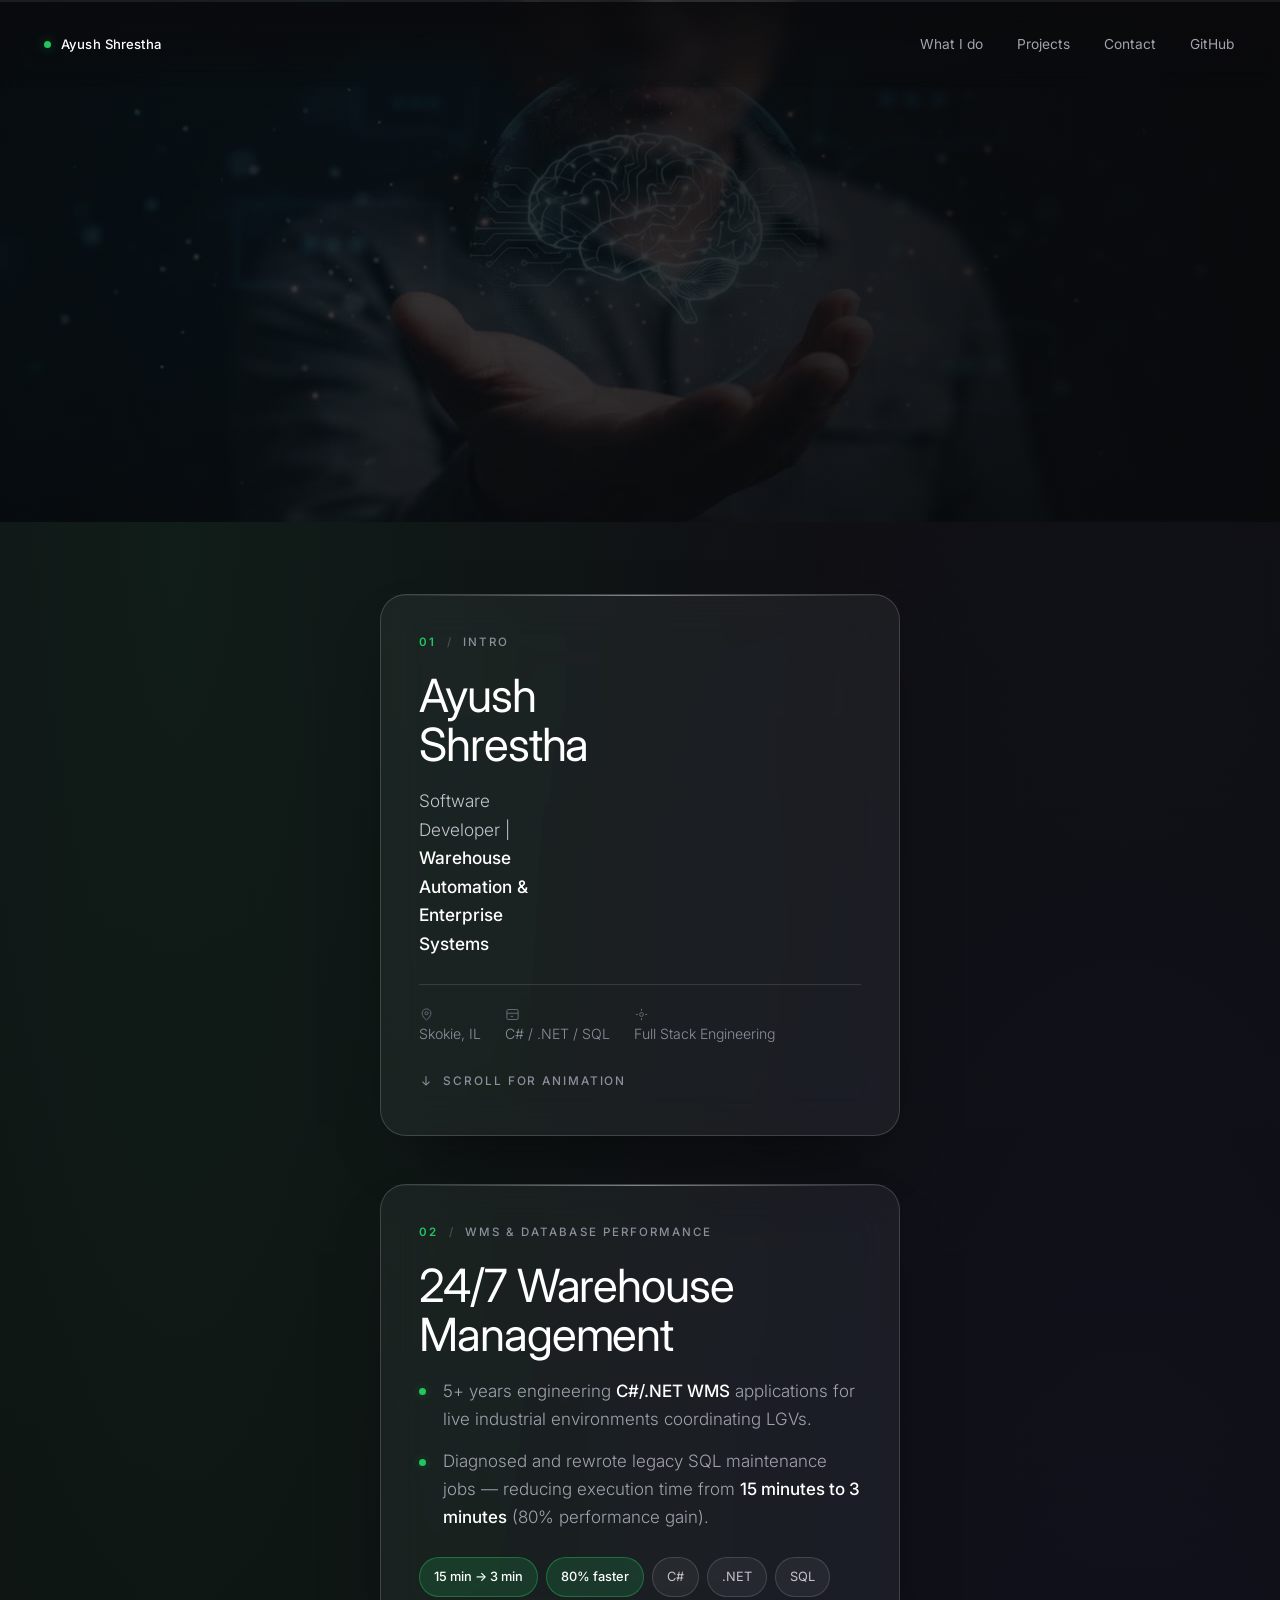
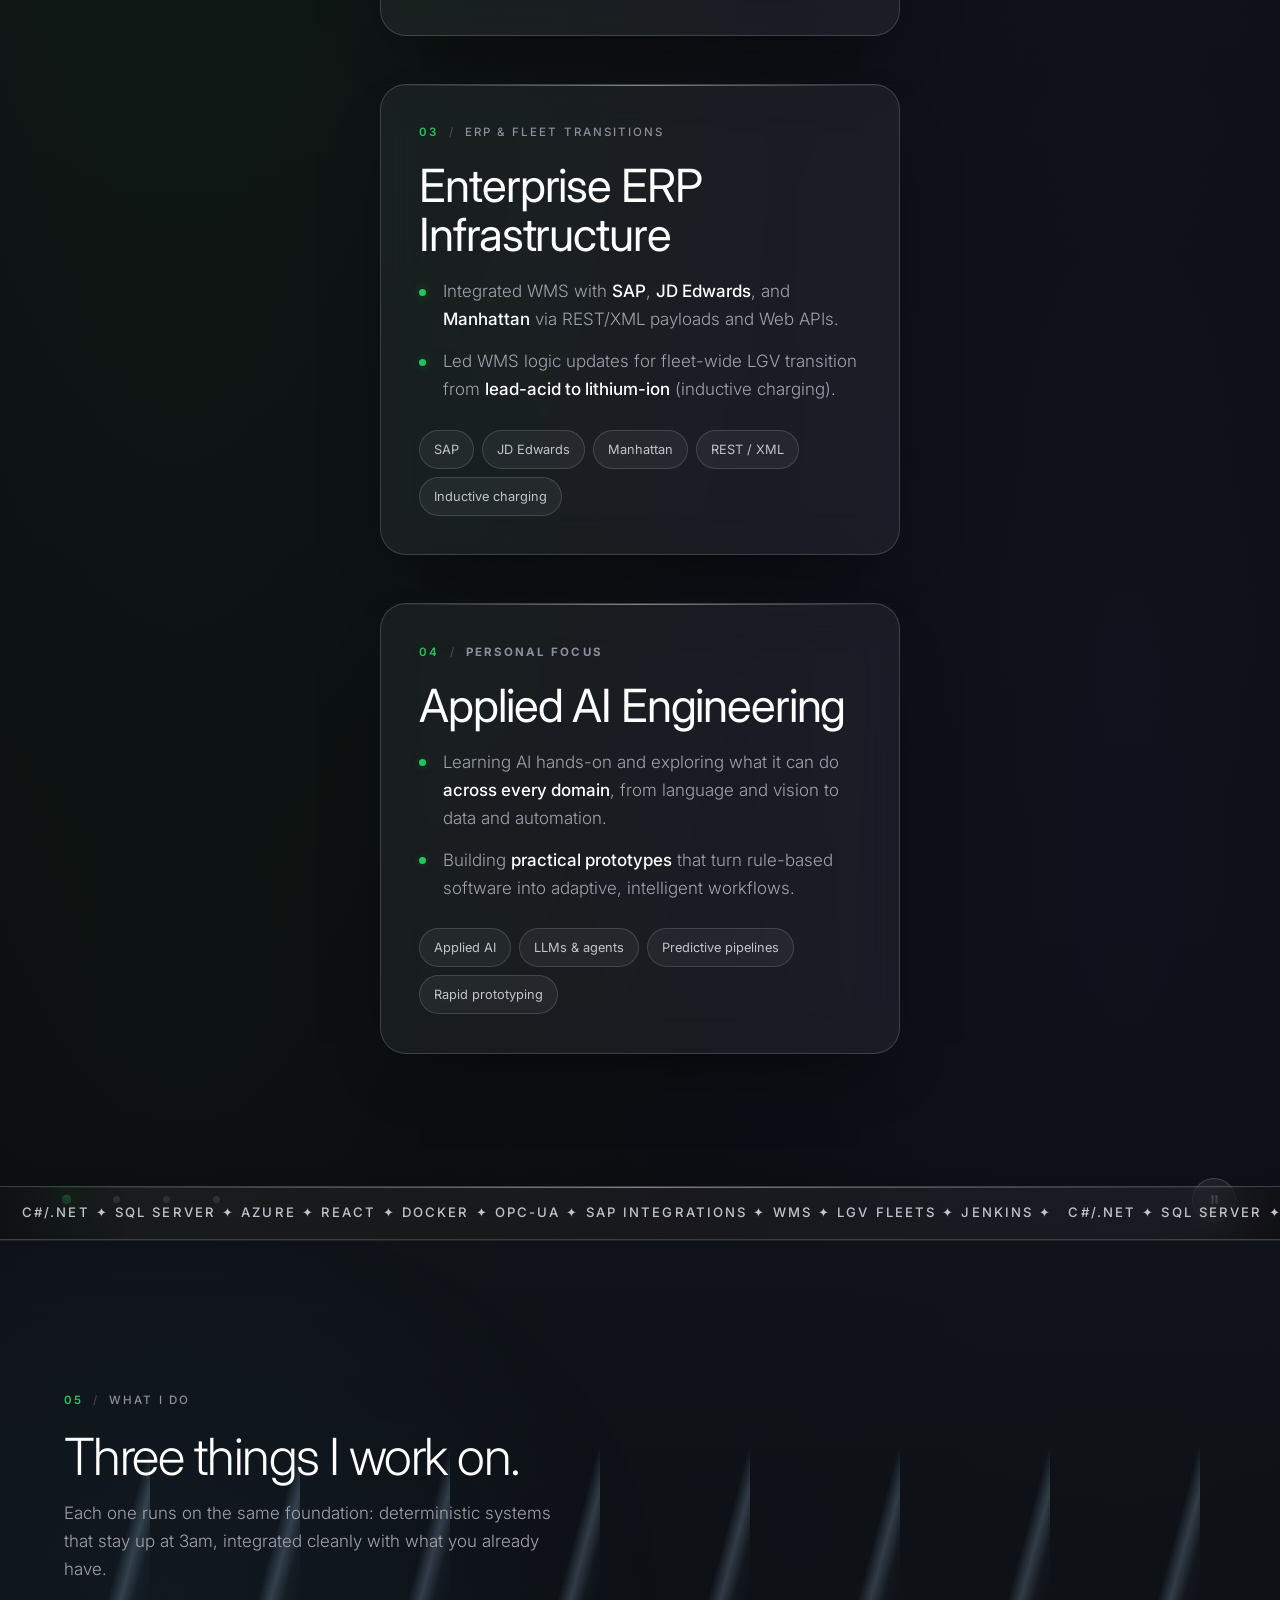
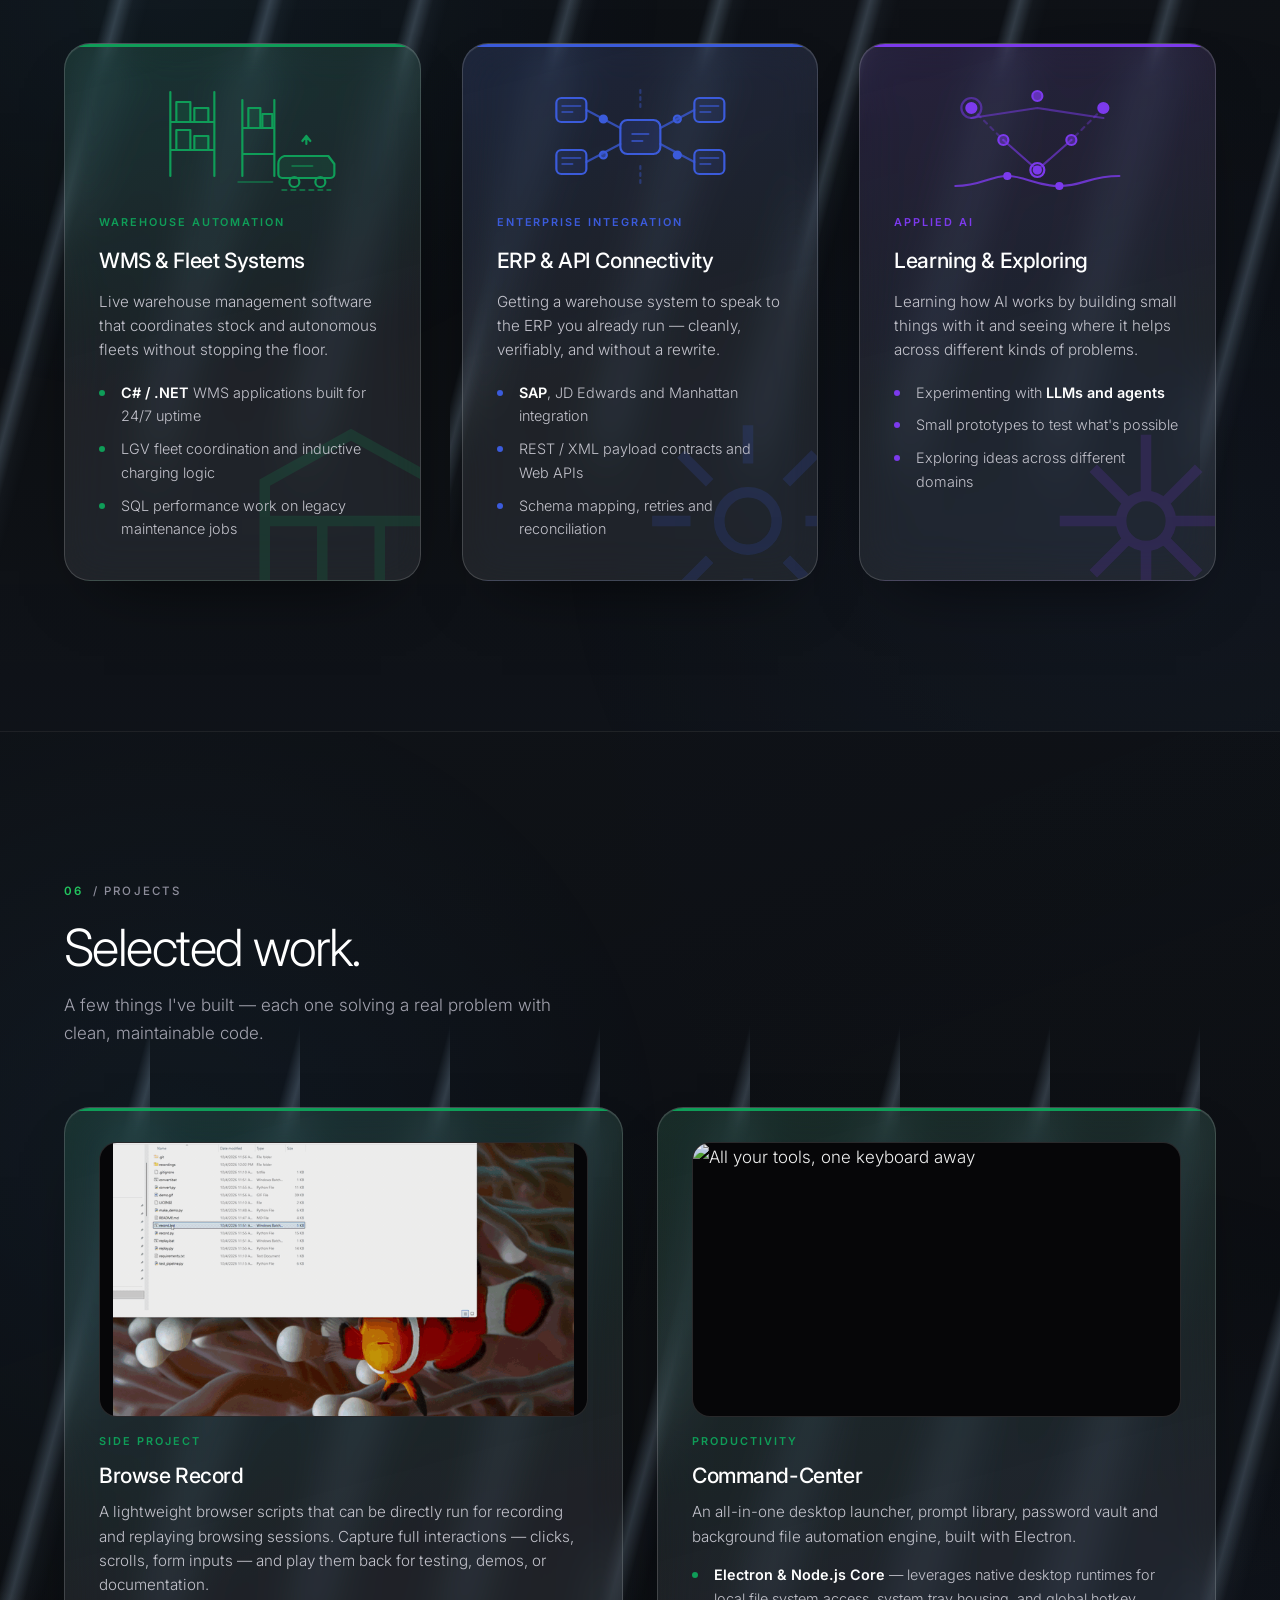
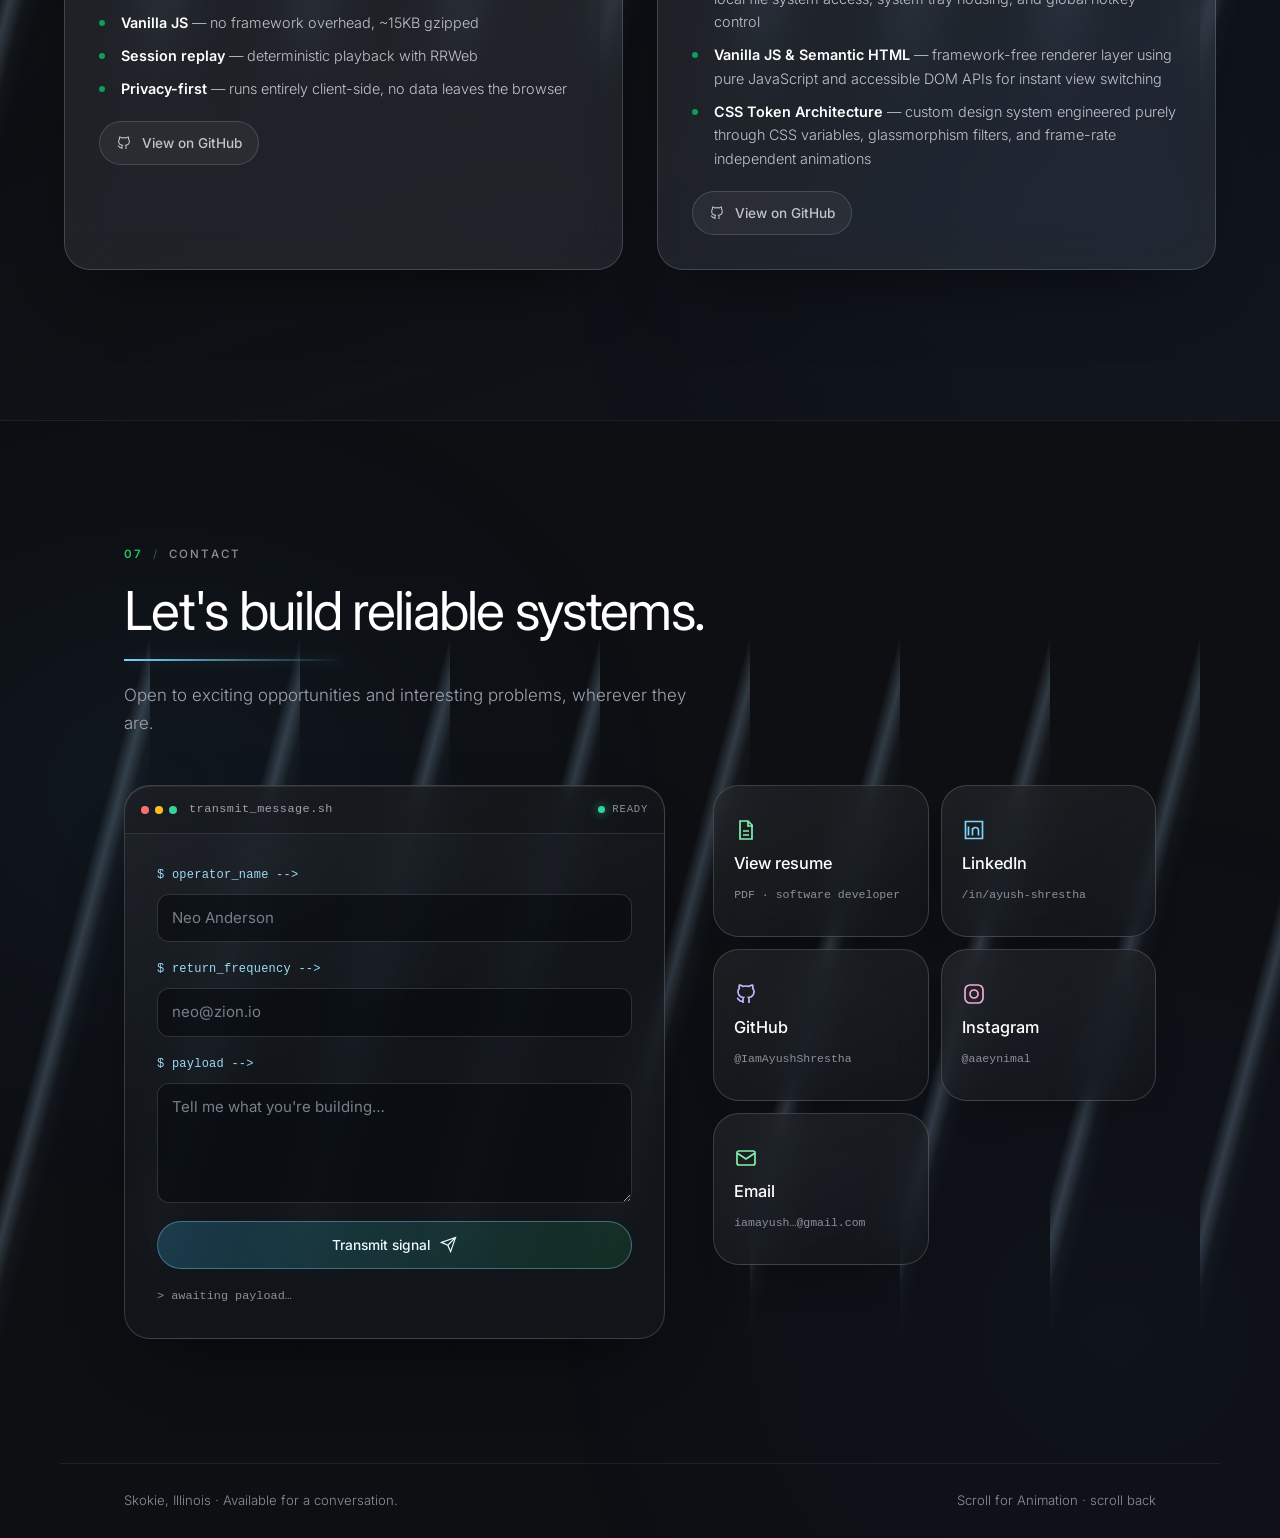
==== commit 56ed41f2: "update with glassmorphism" ====
--- a/index.html
+++ b/index.html
@@ -828,34 +828,43 @@
   border-top:1px solid rgba(255,255,255,.08);
   background:rgba(13,16,20,.78);
 }
-.contact__inner{
-  max-width:1160px; margin-inline:auto;
-  padding:clamp(64px,10vw,124px) clamp(18px,5vw,64px);
-  display:grid; gap:clamp(40px,6vw,72px);
-  grid-template-columns:1fr; align-items:center;
-}
-@media (min-width:900px){ .contact__inner{ grid-template-columns:1.1fr .9fr; } }
-
-.contact__title{
-  font-size:clamp(2.1rem,1.2rem + 3.6vw,3.7rem);
-  line-height:1.02; font-weight:300; letter-spacing:-.032em;
-  margin:18px 0;
-  text-wrap:balance;
-}
-.contact__sub{ color:var(--text-muted); max-width:40ch; }
-
-.links{ display:grid; gap:14px; }
-.link{
-  display:flex; align-items:center; gap:20px;
-  min-height:76px; padding:20px 26px;
-  background:var(--glass);
-  border:1px solid var(--hairline);
-  border-radius:var(--r-lg);
-  text-decoration:none; cursor:pointer;
-  backdrop-filter:blur(22px) saturate(1.45); -webkit-backdrop-filter:blur(22px) saturate(1.45);
-  transition:transform 420ms var(--ease), background 420ms var(--ease), border-color 420ms var(--ease);
-}
-.link:hover{ transform:translateY(-2px); background:rgba(255,255,255,.09); border-color:rgba(34,197,94,.42); }
+.contact__inner{max-width:1160px;margin-inline:auto;padding:clamp(64px,10vw,124px) clamp(18px,5vw,64px);display:block}
+.contact__title{font-size:clamp(2rem,1.2rem + 3.4vw,3.35rem);line-height:1.02;font-weight:400;letter-spacing:-.032em;margin:18px 0 14px;text-wrap:balance}
+.contact__sub{color:var(--text-muted);max-width:58ch}
+.contact-grid2{display:grid;gap:clamp(22px,4vw,48px);grid-template-columns:1fr;align-items:start;max-width:1120px;margin-inline:auto}
+@media (min-width:900px){.contact-grid2{grid-template-columns:minmax(0,1.1fr) minmax(280px,.9fr)}}
+.terminal-card{overflow:hidden;border:1px solid var(--hairline);border-radius:var(--r-lg);background:linear-gradient(155deg,rgba(255,255,255,.075),rgba(255,255,255,.025) 48%),rgba(13,16,20,.58);box-shadow:0 30px 70px -40px rgba(0,0,0,.9),inset 0 1px 0 rgba(255,255,255,.1);backdrop-filter:blur(22px) saturate(1.4);-webkit-backdrop-filter:blur(22px) saturate(1.4)}
+.terminal-bar{display:flex;align-items:center;gap:12px;min-height:48px;padding:10px 16px;border-bottom:1px solid rgba(255,255,255,.11);background:rgba(0,0,0,.16)}
+.terminal-dots{display:flex;gap:6px}.terminal-dots i{width:8px;height:8px;border-radius:50%;background:#f87171}.terminal-dots i:nth-child(2){background:#fbbf24}.terminal-dots i:nth-child(3){background:#34d399}
+.terminal-title,.terminal-live,.mono{font-family:ui-monospace,SFMono-Regular,Menlo,Consolas,monospace}
+.terminal-title{font-size:.74rem;color:var(--text-muted);letter-spacing:.04em}
+.terminal-live{display:inline-flex;align-items:center;gap:7px;margin-left:auto;font-size:.66rem;color:var(--text-dim);letter-spacing:.08em;text-transform:uppercase}
+.pulse{width:7px;height:7px;border-radius:50%;background:#34d399;box-shadow:0 0 10px rgba(52,211,153,.72)}
+.terminal-body{display:grid;gap:18px;padding:clamp(20px,3vw,32px)}
+.field{display:grid;gap:8px;min-width:0}
+.field>span{font-size:.75rem;color:#9ed9f6;letter-spacing:.02em}
+.field input,.field textarea{display:block;width:100%;min-height:48px;padding:12px 14px;color:var(--text);font:400 .94rem/1.5 var(--sans);background:rgba(5,9,13,.52);border:1px solid rgba(255,255,255,.14);border-radius:12px;outline:none;transition:border-color var(--dur) var(--ease),box-shadow var(--dur) var(--ease),background var(--dur) var(--ease)}
+.field textarea{min-height:120px;resize:vertical}
+.field input::placeholder,.field textarea::placeholder{color:#777f8a}
+.field input:focus,.field textarea:focus{border-color:rgba(125,211,252,.62);box-shadow:0 0 0 3px rgba(125,211,252,.11);background:rgba(5,9,13,.72)}
+.transmit-btn{display:inline-flex;align-items:center;justify-content:center;gap:10px;min-height:48px;padding:12px 20px;border:1px solid rgba(125,211,252,.38);border-radius:999px;background:linear-gradient(110deg,rgba(56,189,248,.22),rgba(34,197,94,.13));color:#effaff;font:500 .86rem var(--sans);cursor:pointer;transition:transform var(--dur) var(--ease),border-color var(--dur) var(--ease),background var(--dur) var(--ease)}
+.transmit-btn:hover{transform:translateY(-2px);border-color:rgba(125,211,252,.7);background:linear-gradient(110deg,rgba(56,189,248,.3),rgba(34,197,94,.18))}
+.transmit-btn svg{width:17px;height:17px;stroke:currentColor;fill:none;stroke-width:1.7}
+.transmit-log{min-height:1.5em;font-size:.74rem;color:var(--text-dim)}
+.contact-cards{display:grid;grid-template-columns:repeat(2,minmax(0,1fr));gap:12px}
+.contact-card{--contact-accent:#7dd3fc;position:relative;isolation:isolate;display:grid;align-content:center;justify-items:start;gap:8px;min-height:152px;padding:20px;text-decoration:none;overflow:hidden;border:1px solid var(--hairline);border-radius:var(--r-lg);background:linear-gradient(155deg,rgba(255,255,255,.065),rgba(255,255,255,.018)),rgba(13,16,20,.56);backdrop-filter:blur(18px) saturate(1.35);-webkit-backdrop-filter:blur(18px) saturate(1.35);box-shadow:0 24px 54px -42px rgba(0,0,0,.92);transition:transform 300ms var(--ease),border-color 300ms var(--ease),background 300ms var(--ease),box-shadow 300ms var(--ease)}
+.contact-card::before{content:"";position:absolute;inset:0;z-index:-1;opacity:0;background:radial-gradient(190px circle at var(--pointer-x,50%) var(--pointer-y,50%),rgba(125,211,252,.19),transparent 72%);transition:opacity 280ms var(--ease)}
+.contact-card:hover,.contact-card:focus-visible{transform:translateY(-4px);border-color:rgba(125,211,252,.5);box-shadow:0 32px 64px -42px rgba(0,0,0,.92),0 0 26px rgba(125,211,252,.1)}
+.contact-card:hover::before,.contact-card:focus-visible::before{opacity:1}
+.contact-card__icon{width:24px;height:24px;color:var(--contact-accent);fill:none;stroke:currentColor;stroke-width:1.7}
+.contact-card__name{font-size:1.02rem;font-weight:500;color:var(--text)}
+.contact-card small{color:var(--text-dim);font-size:.72rem;overflow-wrap:anywhere}
+.contact-card--linkedin{--contact-accent:#7dd3fc}.contact-card--github{--contact-accent:#c4b5fd}.contact-card--instagram{--contact-accent:#f9a8d4}.contact-card--email{--contact-accent:#86efac}.contact-card--resume{--contact-accent:#86efac}
+.contact__accent{color:#7dd3fc}
+.contact__rule{width:min(220px,42vw);height:2px;margin:20px 0;background:linear-gradient(90deg,#7dd3fc,rgba(125,211,252,0));box-shadow:0 0 14px rgba(125,211,252,.22)}
+.contact .section-header{max-width:1120px;margin:0 auto clamp(30px,4vw,48px)}
+@media (max-width:440px){.contact-cards{grid-template-columns:1fr}.contact-card{min-height:116px}}
+@media (prefers-reduced-motion:reduce){.contact-card:hover,.contact-card:focus-visible,.transmit-btn:hover{transform:none}}
 .link__ico{
   display:grid; place-items:center; flex:0 0 auto;
   width:44px; height:44px; border-radius:14px;
@@ -967,6 +976,7 @@
   will-change:transform;
 }
 .offers__head,.offer-grid,.projects__head,.project-grid,.contact__inner,.colophon{position:relative;z-index:1}
+.contact .section-header,.contact-grid2{position:relative;z-index:1}
 @media (prefers-reduced-motion:reduce){
   .offers::before,.projects::before,.contact::before,.offers::after,.projects::after,.contact::after{transform:none!important}
   .offers::after,.projects::after,.contact::after{animation:none!important}
@@ -1382,38 +1392,45 @@
 
   <section class="contact" id="contact">
     <div class="contact__inner">
-      <div>
-        <p class="eyebrow"><b>07</b> <s>/</s> Contact</p>
-        <h2 class="contact__title">Let's build reliable systems.</h2>
-            <p class="contact__sub">
-              Open to exciting opportunities and interesting problems, wherever they are.
-            </p>
+      <div class="section-header reveal">
+          <p class="eyebrow"><b>07</b> <s>/</s> Contact</p>
+          <h2 class="contact__title">Let's build reliable systems.</h2>
+          <div class="contact__rule" aria-hidden="true"></div>
+          <p class="contact__sub">Open to exciting opportunities and interesting problems, wherever they are.</p>
       </div>
-
-      <div class="links">
-        <a class="link" href="Resume/Ayush_Shrestha_SoftwareDeveloper_Resume.pdf" target="_blank" rel="noopener noreferrer" aria-label="View Ayush Shrestha's resume (opens in a new tab)">
-          <span class="link__ico" aria-hidden="true">
-            <svg viewBox="0 0 24 24"><path d="M6 3h8l4 4v14H6z"/><path d="M14 3v5h5M9 13h6M9 17h6"/></svg>
-          </span>
-          <span class="link__txt"><small>Resume</small><span>View resume</span></span>
-          <svg class="link__arrow" viewBox="0 0 24 24" aria-hidden="true"><path d="M7 17 17 7M8 7h9v9"/></svg>
-        </a>
-
-        <a class="link" href="https://github.com/iamayushshrestha" target="_blank" rel="noopener noreferrer">
-          <span class="link__ico" aria-hidden="true">
-            <svg viewBox="0 0 24 24"><path d="M9 19c-4.3 1.4-4.3-2.5-6-3m12 5v-3.5c0-1 .1-1.4-.5-2 2.8-.3 5.5-1.4 5.5-6a4.6 4.6 0 0 0-1.3-3.2 4.2 4.2 0 0 0-.1-3.2s-1.1-.3-3.5 1.3a12 12 0 0 0-6.2 0C6.5 2.8 5.4 3.1 5.4 3.1a4.2 4.2 0 0 0-.1 3.2A4.6 4.6 0 0 0 4 9.5c0 4.6 2.7 5.7 5.5 6-.6.6-.6 1.2-.5 2V21"/></svg>
-          </span>
-          <span class="link__txt"><small>GitHub</small><span>iamayushshrestha</span></span>
-          <svg class="link__arrow" viewBox="0 0 24 24" aria-hidden="true"><path d="M7 17 17 7M8 7h9v9"/></svg>
-        </a>
-
-        <a class="link" href="mailto:iamayushshrestha@gmail.com">
-          <span class="link__ico" aria-hidden="true">
-            <svg viewBox="0 0 24 24"><rect x="3" y="5" width="18" height="14" rx="2"/><path d="m3 7 9 6 9-6"/></svg>
-          </span>
-          <span class="link__txt"><small>Email</small><span>iamayushshrestha@gmail.com</span></span>
-          <svg class="link__arrow" viewBox="0 0 24 24" aria-hidden="true"><path d="M7 17 17 7M8 7h9v9"/></svg>
-        </a>
+      <div class="contact-grid2">
+        <form class="terminal-card contact-terminal reveal" id="contact-form" autocomplete="on" aria-label="Send a message by email">
+          <div class="terminal-bar">
+            <span class="terminal-dots" aria-hidden="true"><i></i><i></i><i></i></span>
+            <span class="terminal-title">transmit_message.sh</span>
+            <span class="terminal-live"><span class="pulse" aria-hidden="true"></span>ready</span>
+          </div>
+          <div class="terminal-body">
+            <label class="field"><span class="mono">$ operator_name --&gt;</span><input name="name" autocomplete="name" required placeholder="Neo Anderson" maxlength="60"></label>
+            <label class="field"><span class="mono">$ return_frequency --&gt;</span><input name="email" type="email" autocomplete="email" required placeholder="neo@zion.io" maxlength="80"></label>
+            <label class="field"><span class="mono">$ payload --&gt;</span><textarea name="message" required placeholder="Tell me what you're building…" rows="4" maxlength="1000"></textarea></label>
+            <button class="transmit-btn" type="submit" id="transmit-btn"><span>Transmit signal</span><svg viewBox="0 0 24 24" aria-hidden="true"><path d="M22 2 11 13M22 2l-7 20-4-9-9-4z"/></svg></button>
+            <p class="mono transmit-log" id="transmit-log" aria-live="polite">&gt; awaiting payload…</p>
+          </div>
+        </form>
+
+        <div class="contact-cards reveal reveal-delay-1">
+          <a href="Resume/Ayush_Shrestha_SoftwareDeveloper_Resume.pdf" target="_blank" rel="noopener noreferrer" class="contact-card contact-card--resume" aria-label="View resume (opens in a new tab)">
+            <svg class="contact-card__icon" viewBox="0 0 24 24" aria-hidden="true"><path d="M6 3h8l4 4v14H6z"/><path d="M14 3v5h5M9 13h6M9 17h6"/></svg><span class="contact-card__name">View resume</span><small class="mono">PDF · software developer</small>
+          </a>
+          <a href="https://www.linkedin.com/in/ayush-shrestha-a52a38163/" target="_blank" rel="noopener noreferrer" class="contact-card contact-card--linkedin">
+            <svg class="contact-card__icon" viewBox="0 0 24 24" aria-hidden="true"><path d="M6.5 8.5v9M6.5 5.5v.1M10.5 17.5v-5a3 3 0 0 1 6 0v5M10.5 10v7.5M3.5 3.5h17v17h-17z"/></svg><span class="contact-card__name">LinkedIn</span><small class="mono">/in/ayush-shrestha</small>
+          </a>
+          <a href="https://github.com/IamAyushShrestha" target="_blank" rel="noopener noreferrer" class="contact-card contact-card--github">
+            <svg class="contact-card__icon" viewBox="0 0 24 24" aria-hidden="true"><path d="M9 19c-4.3 1.4-4.3-2.5-6-3m12 5v-3.5c0-1 .1-1.4-.5-2 2.8-.3 5.5-1.4 5.5-6a4.6 4.6 0 0 0-1.3-3.2 4.2 4.2 0 0 0-.1-3.2s-1.1-.3-3.5 1.3a12 12 0 0 0-6.2 0C6.5 2.8 5.4 3.1 5.4 3.1a4.2 4.2 0 0 0-.1 3.2A4.6 4.6 0 0 0 4 9.5c0 4.6 2.7 5.7 5.5 6-.6.6-.5 1.2-.5 2V21"/></svg><span class="contact-card__name">GitHub</span><small class="mono">@IamAyushShrestha</small>
+          </a>
+          <a href="https://www.instagram.com/aaeynimal" target="_blank" rel="noopener noreferrer" class="contact-card contact-card--instagram">
+            <svg class="contact-card__icon" viewBox="0 0 24 24" aria-hidden="true"><rect x="3" y="3" width="18" height="18" rx="5"/><circle cx="12" cy="12" r="4"/><path d="M17.5 6.5h.01"/></svg><span class="contact-card__name">Instagram</span><small class="mono">@aaeynimal</small>
+          </a>
+          <a href="mailto:iamayushshrestha@gmail.com" class="contact-card contact-card--email">
+            <svg class="contact-card__icon" viewBox="0 0 24 24" aria-hidden="true"><rect x="3" y="5" width="18" height="14" rx="2"/><path d="m3 7 9 6 9-6"/></svg><span class="contact-card__name">Email</span><small class="mono">iamayush…@gmail.com</small>
+          </a>
+        </div>
       </div>
     </div>
 
@@ -1439,7 +1456,7 @@
   var playBtn = document.getElementById('playPause');
   var offers  = [].slice.call(document.querySelectorAll('.offer'));
   var projects = [].slice.call(document.querySelectorAll('.project'));
-  var revealTargets = [].slice.call(document.querySelectorAll('.offers__head, .projects__head, .offer, .project, .contact__inner > div'));
+  var revealTargets = [].slice.call(document.querySelectorAll('.offers__head, .projects__head, .offer, .project, .contact .section-header, .contact-terminal, .contact-card'));
 
   var hasGSAP = typeof window.gsap !== 'undefined' && typeof window.ScrollTrigger !== 'undefined';
   var pinned  = root.classList.contains('is-pinned') && hasGSAP;
@@ -1654,9 +1671,25 @@
     playBtn.setAttribute('data-state', frozen ? 'paused' : 'playing');
     playBtn.setAttribute('aria-pressed', String(frozen));
     playBtn.setAttribute('aria-label', frozen ? 'Resume the footage' : 'Freeze the footage');
-  });
-
-  /* ==========================================================
+    });
+
+    var contactForm = document.getElementById('contact-form');
+    if (contactForm) {
+      contactForm.addEventListener('submit', function (event) {
+        event.preventDefault();
+        if (!contactForm.reportValidity()) return;
+        var name = contactForm.elements.name.value.trim();
+        var email = contactForm.elements.email.value.trim();
+        var message = contactForm.elements.message.value.trim();
+        var log = document.getElementById('transmit-log');
+        var subject = encodeURIComponent('Portfolio contact from ' + name);
+        var body = encodeURIComponent('Name: ' + name + '\nEmail: ' + email + '\n\n' + message);
+        if (log) log.textContent = '> opening your email app to send the message…';
+        window.location.href = 'mailto:iamayushshrestha@gmail.com?subject=' + subject + '&body=' + body;
+      });
+    }
+
+    /* ==========================================================
      STORY TIMELINE (pinned desktop only)
      ========================================================== */
   var TOTAL    = 10.55;
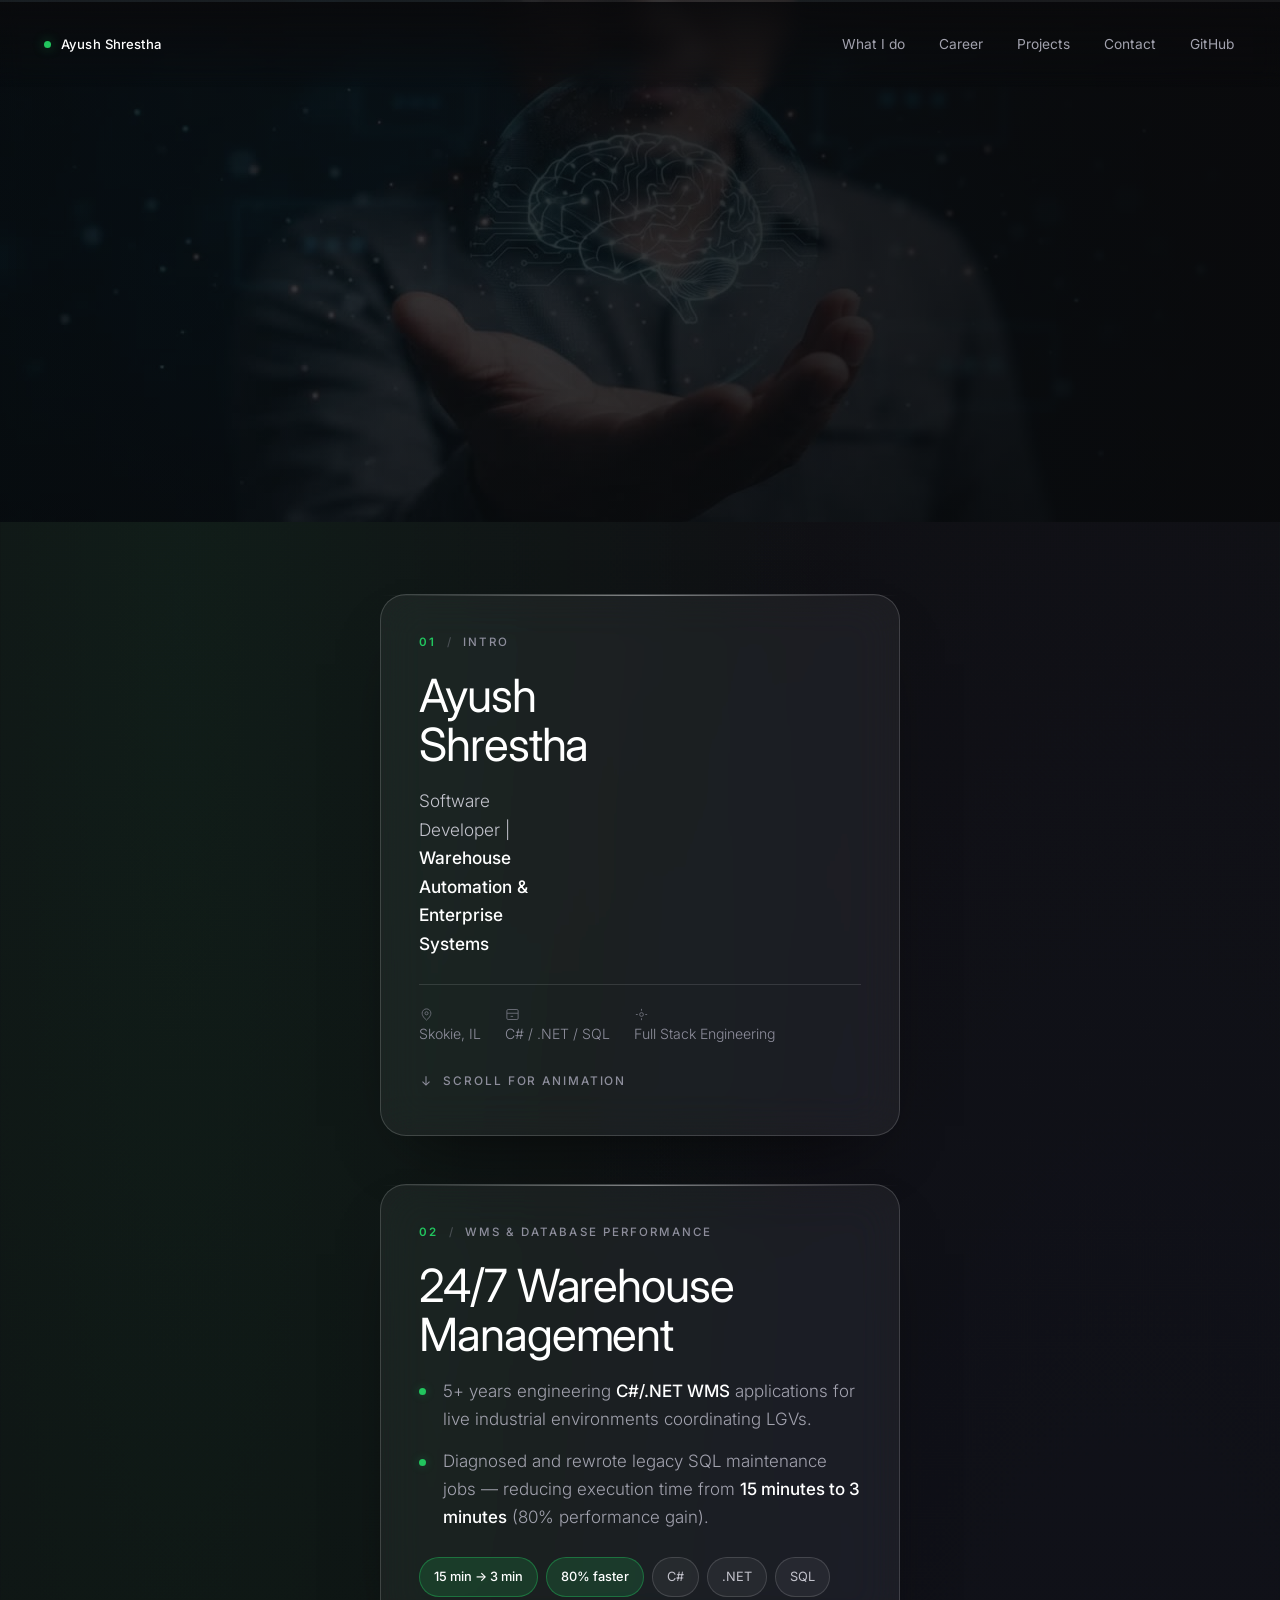
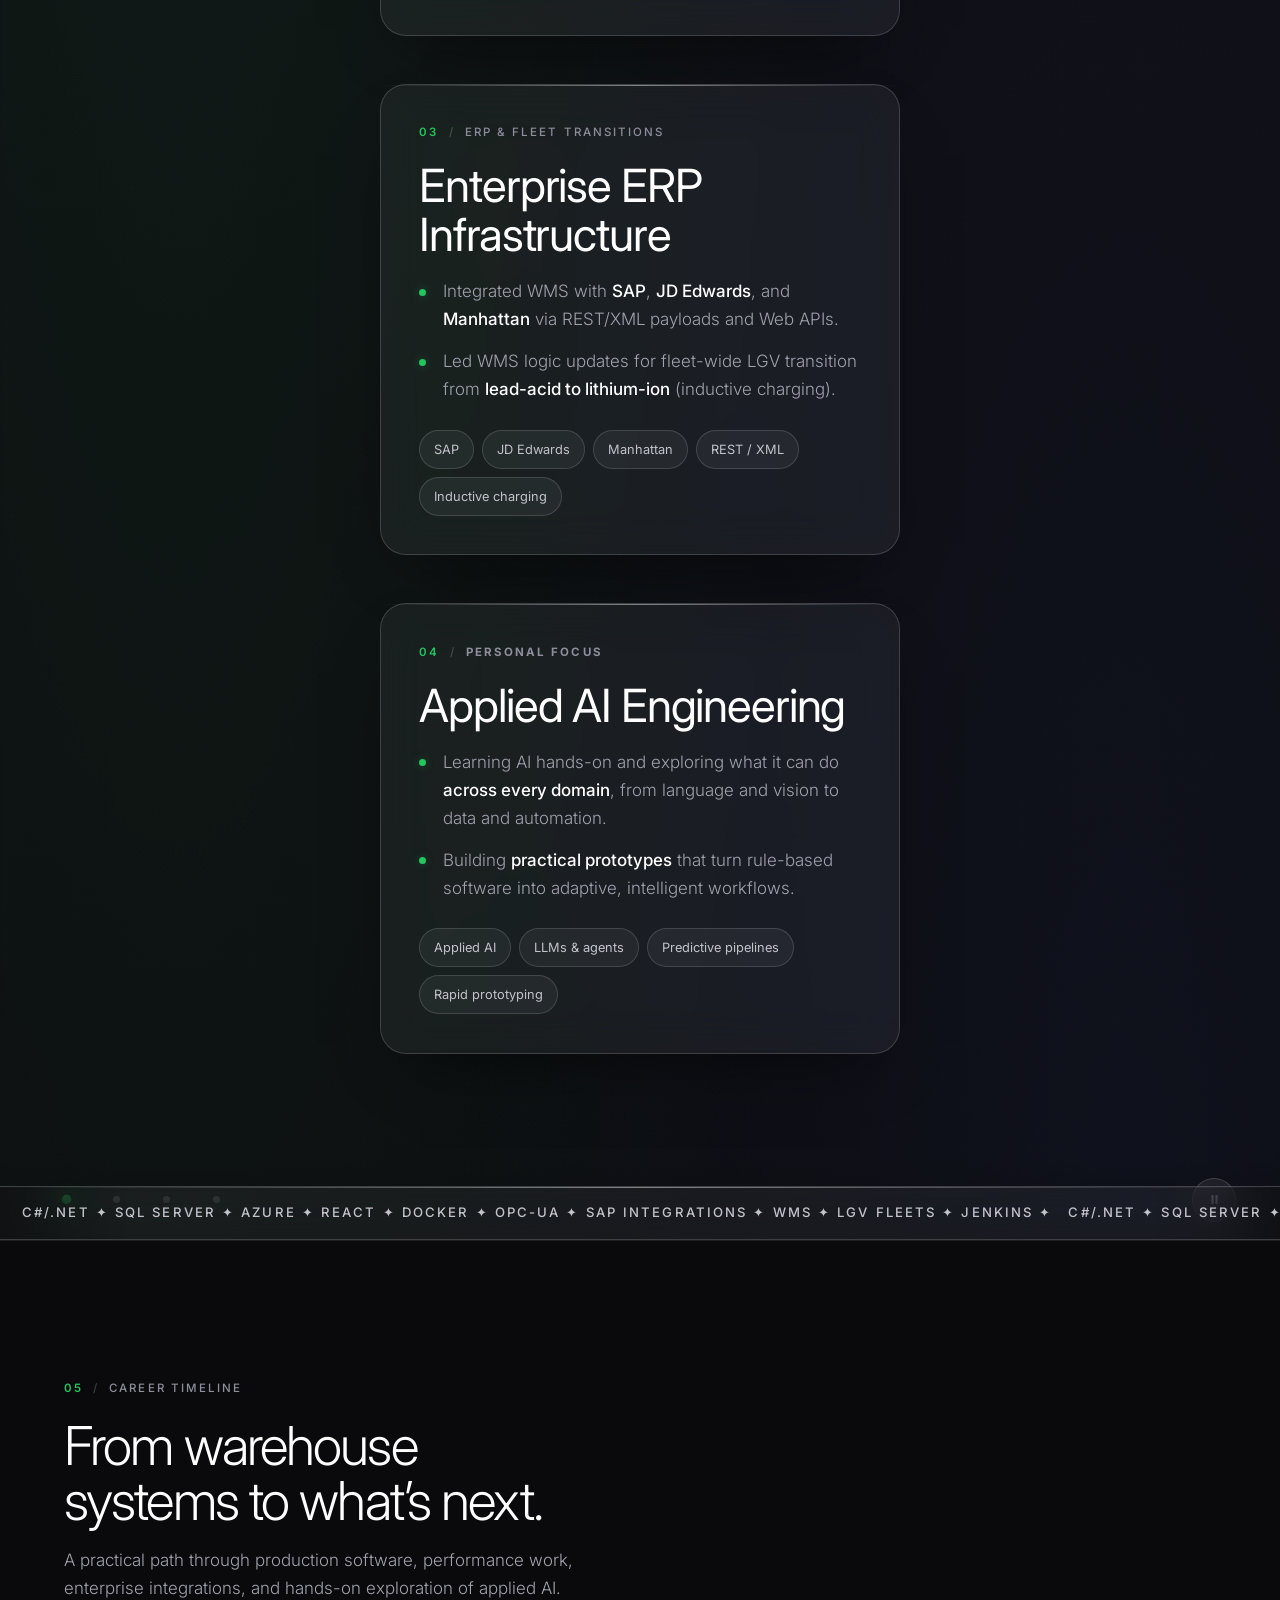
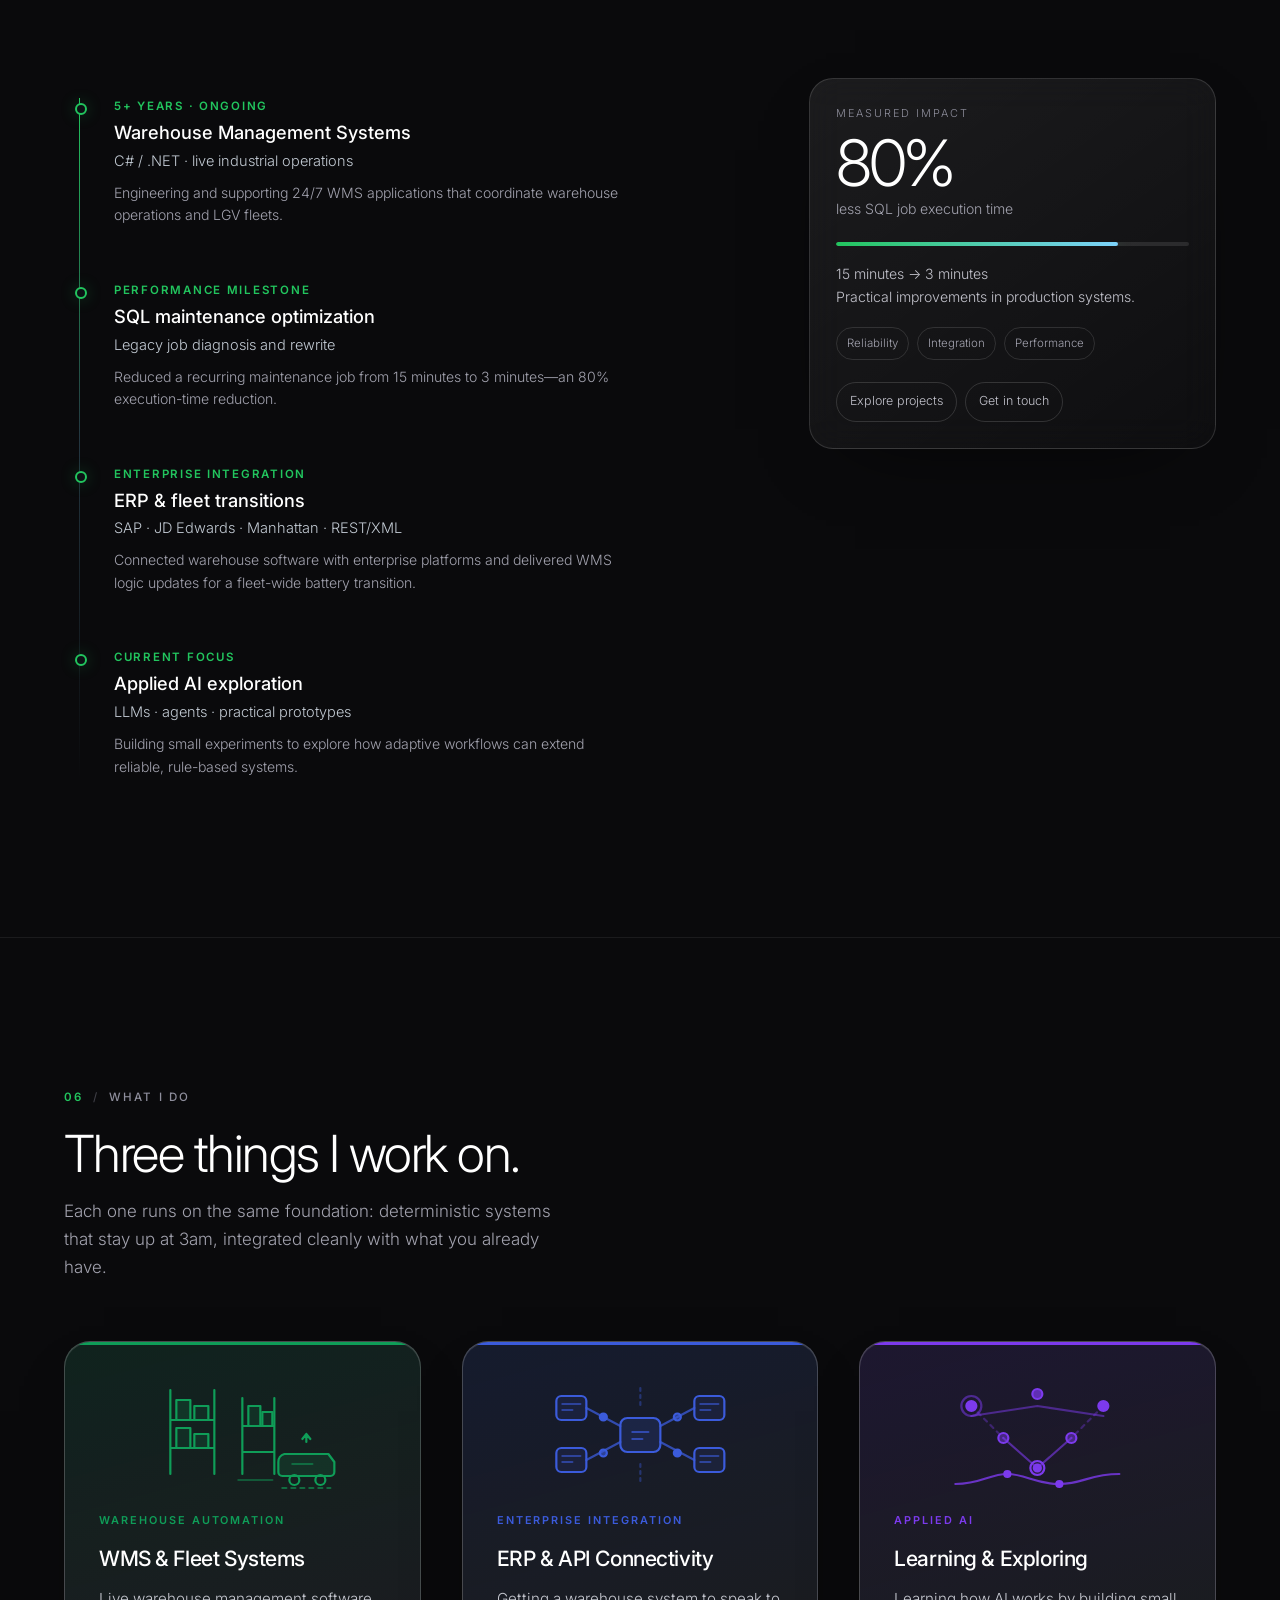
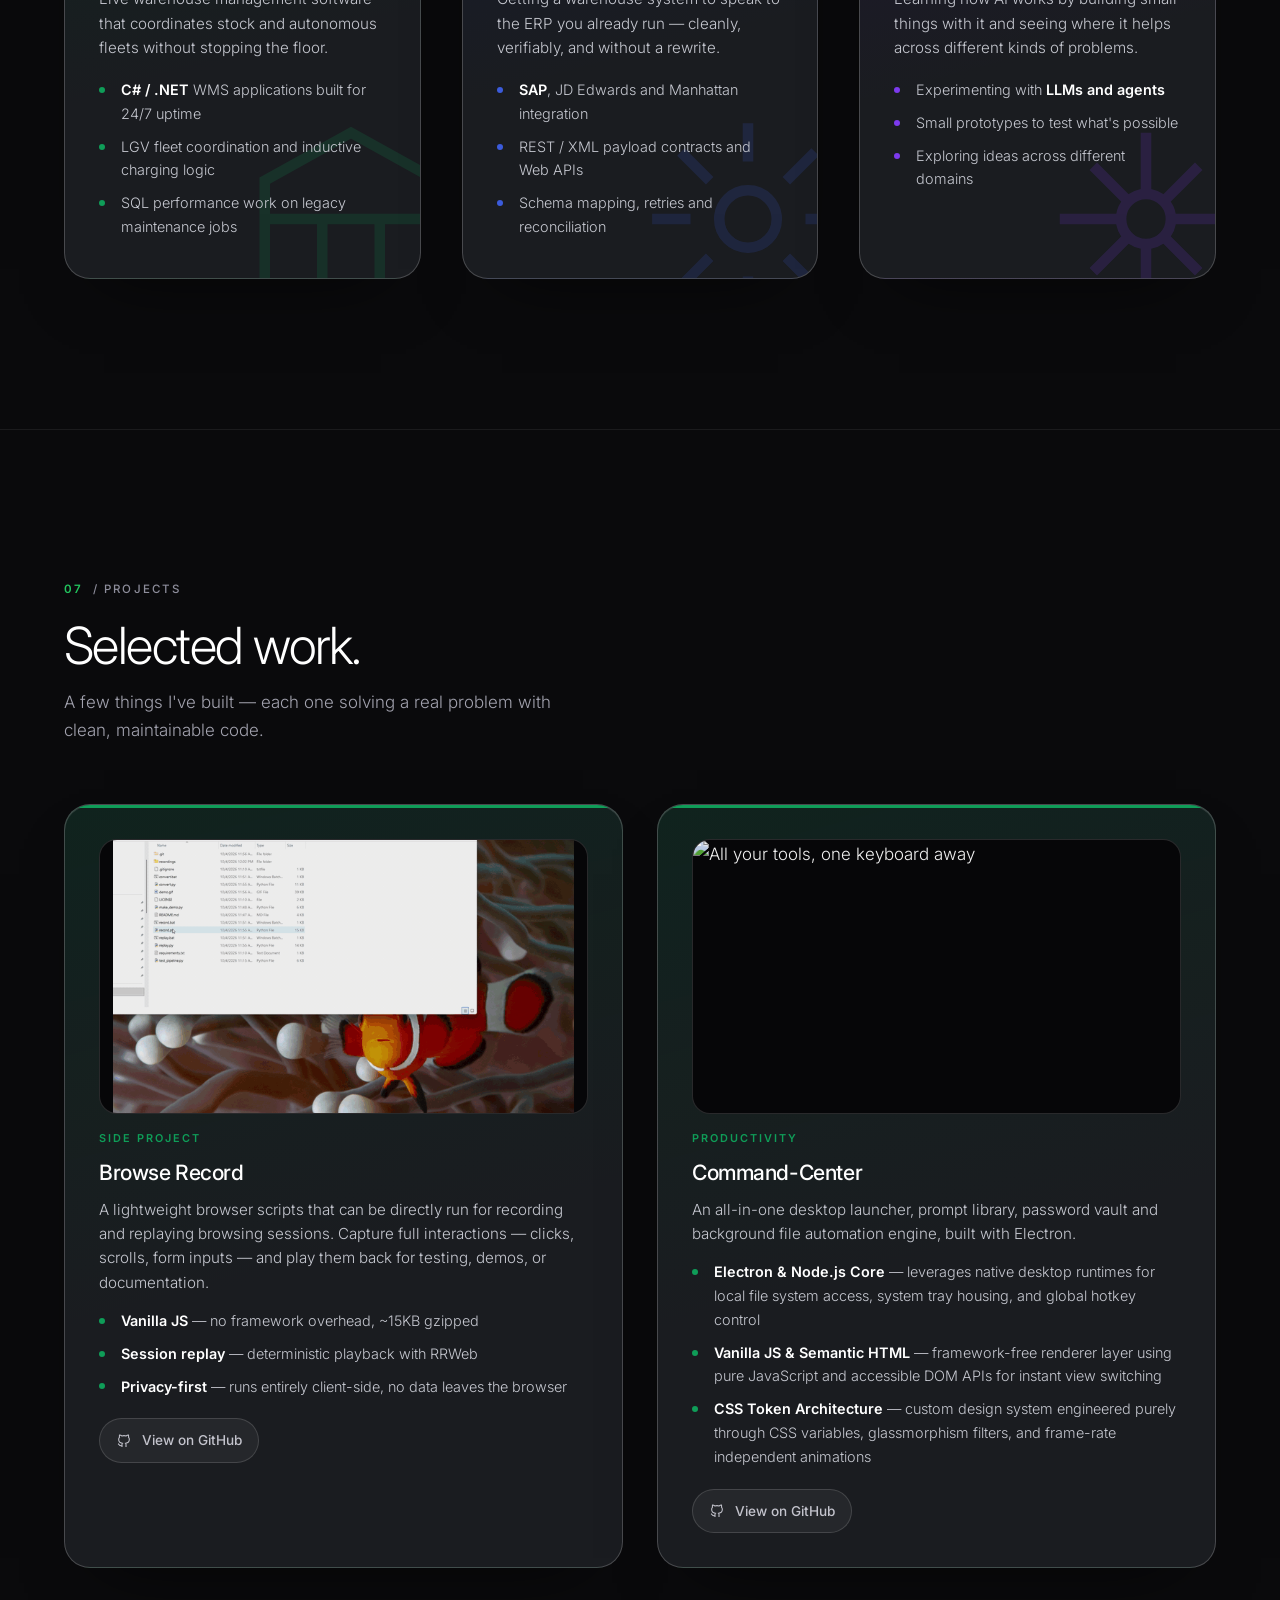
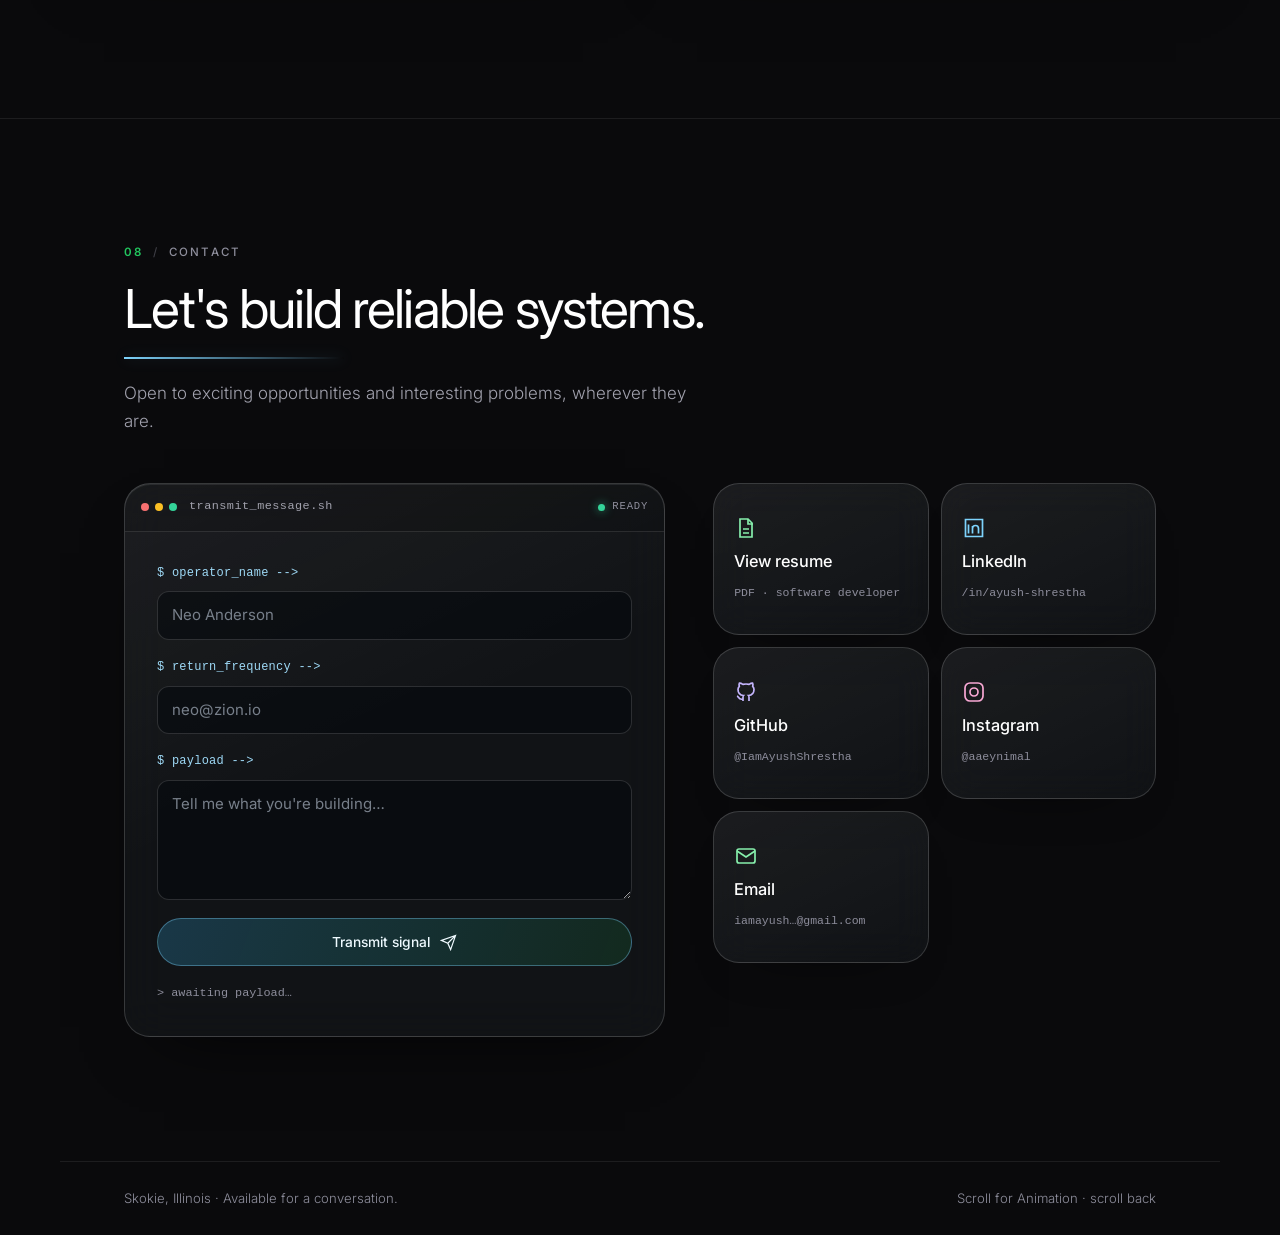
==== commit a5092567: "update pages animate" ====
--- a/index.html
+++ b/index.html
@@ -8,6 +8,9 @@
 <meta name="color-scheme" content="dark">
 <meta name="theme-color" content="#0a0a0c">
 <link rel="icon" href="data:image/svg+xml,%3Csvg xmlns='http://www.w3.org/2000/svg' viewBox='0 0 32 32'%3E%3Crect width='32' height='32' rx='7' fill='%230a0a0c'/%3E%3Cpath d='M9 23 15.5 9h1.6L23 23h-2.6l-1.4-3.4h-4.9L12.6 23Z' fill='%23ffffff'/%3E%3Ccircle cx='22.5' cy='9' r='2' fill='%2322c55e'/%3E%3C/svg%3E">
+<link rel="stylesheet" href="styles/particles.css">
+<link rel="stylesheet" href="styles/timeline.css">
+  <link rel="stylesheet" href="styles/techstack.css">
 
 <!-- GSAP first: the bootstrap below feature-detects it before first paint. -->
 <script src="https://cdnjs.cloudflare.com/ajax/libs/gsap/3.12.5/gsap.min.js"></script>
@@ -520,7 +523,7 @@
 .offers{
   position:relative;
   padding:clamp(72px,12vw,150px) clamp(18px,5vw,64px);
-  background:linear-gradient(180deg,rgba(16,20,26,.84),rgba(13,16,20,.78) 55%,rgba(16,20,26,.88));
+  background:linear-gradient(180deg,#0d0f12,#0a0b0e 55%,#0d0f12);
   border-top:1px solid rgba(255,255,255,.07);
 }
 .offers__head{
@@ -712,7 +715,7 @@
 .projects{
   position:relative;
   padding:clamp(72px,12vw,150px) clamp(18px,5vw,64px);
-  background:linear-gradient(160deg,rgba(16,20,26,.84),rgba(13,16,20,.76) 58%,rgba(16,20,26,.88));
+  background:linear-gradient(180deg,#0d0f12,#0a0b0e 58%,#0d0f12);
   border-top:1px solid rgba(255,255,255,.07);
 }
 .projects__head{
@@ -955,19 +958,17 @@
 /* ============================================================
    9a. SCROLL + POINTER-REACTIVE AMBIENT FIELD
    ============================================================ */
-.offers,.projects,.contact{position:relative;isolation:isolate;overflow:hidden}
+ .offers,.projects,.contact,.career{position:relative;isolation:isolate;overflow:hidden;background:#0a0a0c!important}
 .offers::before,.projects::before,.contact::before{
   content:"";position:absolute;inset:-22% -8%;z-index:0;pointer-events:none;
-  opacity:.52;
-  background:
-    radial-gradient(ellipse at 18% 38%,rgba(66,150,208,.12),transparent 30%),
-    radial-gradient(ellipse at 82% 72%,rgba(71,113,191,.09),transparent 34%);
+  opacity:0;
+  background:none;
   transform:translate3d(0,var(--section-drift,0px),0);
   will-change:transform;
 }
 .offers::after,.projects::after,.contact::after{
-  content:"";position:absolute;inset:0;z-index:0;pointer-events:none;opacity:.34;
-  background-image:linear-gradient(105deg,transparent 0 46%,rgba(190,225,255,.62) 49%,rgba(190,225,255,.10) 52%,transparent 56%);
+  content:"";position:absolute;inset:0;z-index:0;pointer-events:none;opacity:0;
+  background-image:none;
   background-size:150px 100%;
   background-repeat:repeat-x;
   background-position:0 0;
@@ -989,7 +990,67 @@
        <noscript> support.
    ============================================================ */
 .no-js .preloader{ display:none !important; }
-.no-js .controls{ display:none; }
+  .no-js .controls{ display:none; }
+
+/* ============================================================
+   CAREER TIMELINE + INTERACTIVE LOWER-PAGE BACKDROP
+   ============================================================ */
+.career{position:relative;isolation:isolate;overflow:hidden;padding:clamp(72px,11vw,138px) clamp(18px,5vw,64px);border-top:1px solid rgba(255,255,255,.08);background:#0a0a0c!important}
+.career::before{content:"";position:absolute;inset:0;z-index:0;pointer-events:none;background:radial-gradient(300px circle at var(--pointer-x,50%) var(--pointer-y,50%),rgba(34,197,94,.2),transparent 72%);opacity:0;transition:opacity 180ms ease;mask-image:none}
+.career.has-pointer::before{opacity:1}
+.career__inner{max-width:1160px;margin:auto}
+.career__head{max-width:700px;margin-bottom:clamp(42px,7vw,76px)}
+.career__title{font-size:clamp(2rem,1.1rem + 3vw,3.35rem);line-height:1.04;font-weight:300;letter-spacing:-.035em;margin-top:14px;text-wrap:balance}
+.career__sub{max-width:54ch;color:var(--text-muted);margin-top:17px}
+.career__layout{display:grid;grid-template-columns:minmax(0,1fr) minmax(230px,.62fr);gap:clamp(36px,7vw,96px);align-items:start}
+.career__timeline{position:relative;display:grid;gap:14px}
+.career__timeline::before{content:"";position:absolute;left:15px;top:20px;bottom:20px;width:1px;background:linear-gradient(var(--accent),rgba(125,211,252,.22),transparent)}
+.career-stop{position:relative;display:grid;grid-template-columns:32px minmax(0,1fr);gap:17px;align-items:start;padding:18px 20px 20px 0;border:1px solid transparent;border-radius:18px;transition:background 260ms var(--ease),border-color 260ms var(--ease),transform 260ms var(--ease)}
+.career-stop:hover,.career-stop:focus-within{background:rgba(10,20,25,.5);border-color:rgba(255,255,255,.18);box-shadow:0 12px 38px -28px rgba(34,197,94,.42);transform:translateX(4px)}
+.career-stop__node{position:relative;z-index:1;width:12px;height:12px;margin:6px 0 0 10px;border-radius:50%;background:#0d1115;border:2px solid var(--accent);box-shadow:0 0 16px var(--glow)}
+.career-stop__date{font-size:.72rem;font-weight:600;letter-spacing:.15em;text-transform:uppercase;color:var(--accent)}
+.career-stop__title{margin-top:5px;font-size:1.14rem;font-weight:500;line-height:1.3}
+.career-stop__org{margin-top:4px;color:#c2cad3;font-size:.91rem}
+.career-stop__detail{margin-top:9px;max-width:58ch;color:var(--text-muted);font-size:.88rem;line-height:1.6}
+.career__signal{position:sticky;top:110px;padding:26px;border:1px solid rgba(255,255,255,.14);border-radius:24px;background:linear-gradient(145deg,rgba(255,255,255,.075),rgba(255,255,255,.018));backdrop-filter:blur(18px);-webkit-backdrop-filter:blur(18px);box-shadow:0 26px 80px -46px rgba(0,0,0,.9)}
+.career__signal-label{font-size:.68rem;letter-spacing:.18em;text-transform:uppercase;color:var(--text-dim)}
+.career__signal-value{display:block;margin:8px 0 2px;color:#fff;font-size:clamp(2.5rem,5vw,4.2rem);line-height:1;font-weight:300;letter-spacing:-.06em}
+.career__signal-caption{font-size:.88rem;color:var(--text-muted)}
+.career__meter{height:4px;margin:22px 0 16px;border-radius:99px;background:rgba(255,255,255,.1);overflow:hidden}
+.career__meter span{display:block;width:80%;height:100%;border-radius:inherit;background:linear-gradient(90deg,var(--accent),#7dd3fc);box-shadow:0 0 18px var(--glow);transform-origin:left;animation:career-meter 1.4s var(--ease) both}
+@keyframes career-meter{from{transform:scaleX(.08)}to{transform:scaleX(1)}}
+.career__note{color:var(--text-soft);font-size:.88rem}
+.career__tags{display:flex;flex-wrap:wrap;gap:8px;margin-top:18px}
+.career__tags span{padding:6px 10px;border:1px solid rgba(255,255,255,.12);border-radius:99px;color:var(--text-muted);font-size:.72rem}
+.career__nav{display:flex;gap:8px;margin-top:22px}
+.career__nav a{display:inline-flex;align-items:center;min-height:40px;padding:8px 13px;border:1px solid rgba(255,255,255,.14);border-radius:99px;text-decoration:none;font-size:.78rem;color:var(--text-soft);transition:background 200ms ease,border-color 200ms ease}
+.career__nav a:hover{background:rgba(34,197,94,.12);border-color:rgba(34,197,94,.42)}
+.contact{background:linear-gradient(180deg,#0d0f12,#0a0b0e 60%,#0d0f12)}
+@media(max-width:760px){.career__layout{grid-template-columns:1fr}.career__signal{position:relative;top:auto}.career-stop{padding-right:12px}}
+@media(prefers-reduced-motion:reduce){.career__signal span{animation:none}.career-stop{transition:none}}
+
+/* Keep the lower sections visually unified while maintaining card separation. */
+.offers,.projects,.contact,.career{background:#0a0a0c!important;background-image:none!important}
+.offers::before,.projects::before,.contact::before{opacity:0;background:none}
+.offers::after,.projects::after,.contact::after{opacity:0}
+.offers,.projects,.contact{--pointer-x:50%;--pointer-y:50%}
+.offers::before,.projects::before,.contact::before{inset:0!important;transform:none!important;opacity:0!important;background:radial-gradient(220px circle at var(--pointer-x,50%) var(--pointer-y,50%),rgba(34,197,94,.2),transparent 72%)!important;transition:opacity 180ms ease}
+.offers.has-pointer::before,.projects.has-pointer::before,.contact.has-pointer::before{opacity:1!important}
+.offers::after,.projects::after,.contact::after{inset:0!important;transform:none!important;opacity:0!important;background-image:radial-gradient(2px 2px at var(--pointer-x,50%) var(--pointer-y,50%),rgba(255,255,255,.08),transparent 100%)!important;background-size:100% 100%!important;background-repeat:no-repeat!important;background-position:0 0!important}
+.offers.has-pointer::after,.projects.has-pointer::after,.contact.has-pointer::after{opacity:.35!important}
+.offer,.project{opacity:1!important;filter:none!important}
+.offers__head,.projects__head,.offer,.project,.career__head,.career-stop,.career__signal,.contact .section-header,.contact-terminal,.contact-card{visibility:visible!important}
+.offer{background:linear-gradient(165deg,var(--theme-soft),rgba(255,255,255,.045) 58%),rgba(18,20,24,.94);border-color:rgba(255,255,255,.2);box-shadow:0 30px 70px -40px rgba(0,0,0,.78),0 1px 0 rgba(255,255,255,.12) inset}
+.project{background:linear-gradient(165deg,var(--theme-soft),rgba(255,255,255,.045) 58%),rgba(18,20,24,.94);border-color:rgba(255,255,255,.2);box-shadow:0 30px 70px -40px rgba(0,0,0,.78),0 1px 0 rgba(255,255,255,.12) inset}
+.offer__body,.offer__list li,.project__desc,.project__highlights li{color:#c6c8d0}
+.offer__name,.project__name{color:#fff}
+
+.career__head,.career__layout{position:relative;z-index:1}
+.career__signal{z-index:1}
+.career::after{content:none}
+.offers.has-pointer::before,.projects.has-pointer::before,.contact.has-pointer::before{opacity:1}
+.offers.has-pointer::after,.projects.has-pointer::after,.contact.has-pointer::after{opacity:.65}
+.career__head,.career__layout{z-index:2}
 </style>
 
 <noscript>
@@ -1028,6 +1089,7 @@
   <a class="masthead__mark" href="#top"><span class="masthead__dot" aria-hidden="true"></span>Ayush Shrestha</a>
   <nav class="masthead__nav" aria-label="Primary">
     <a href="#offers">What I do</a>
+    <a href="#career">Career</a>
     <a href="#projects">Projects</a>
     <a href="#contact">Contact</a>
     <a href="https://github.com/iamayushshrestha" target="_blank" rel="noopener noreferrer">GitHub</a>
@@ -1180,10 +1242,62 @@
     </div>
   </section>
 
+  <!-- ============ CAREER TIMELINE ============ -->
+  <section class="career" id="career" aria-labelledby="career-title">
+    <div class="career__inner">
+      <header class="career__head">
+        <p class="eyebrow"><b>05</b> <s>/</s> Career timeline</p>
+        <h2 class="career__title" id="career-title">From warehouse systems to what’s next.</h2>
+        <p class="career__sub">A practical path through production software, performance work, enterprise integrations, and hands-on exploration of applied AI.</p>
+      </header>
+      <div class="career__layout">
+        <div class="career__timeline" aria-label="Career highlights">
+          <article class="career-stop">
+            <span class="career-stop__node" aria-hidden="true"></span><div>
+              <p class="career-stop__date">5+ years · ongoing</p><h3 class="career-stop__title">Warehouse Management Systems</h3>
+              <p class="career-stop__org">C# / .NET · live industrial operations</p>
+              <p class="career-stop__detail">Engineering and supporting 24/7 WMS applications that coordinate warehouse operations and LGV fleets.</p>
+            </div>
+          </article>
+          <article class="career-stop">
+            <span class="career-stop__node" aria-hidden="true"></span><div>
+              <p class="career-stop__date">Performance milestone</p><h3 class="career-stop__title">SQL maintenance optimization</h3>
+              <p class="career-stop__org">Legacy job diagnosis and rewrite</p>
+              <p class="career-stop__detail">Reduced a recurring maintenance job from 15 minutes to 3 minutes—an 80% execution-time reduction.</p>
+            </div>
+          </article>
+          <article class="career-stop">
+            <span class="career-stop__node" aria-hidden="true"></span><div>
+              <p class="career-stop__date">Enterprise integration</p><h3 class="career-stop__title">ERP &amp; fleet transitions</h3>
+              <p class="career-stop__org">SAP · JD Edwards · Manhattan · REST/XML</p>
+              <p class="career-stop__detail">Connected warehouse software with enterprise platforms and delivered WMS logic updates for a fleet-wide battery transition.</p>
+            </div>
+          </article>
+          <article class="career-stop">
+            <span class="career-stop__node" aria-hidden="true"></span><div>
+              <p class="career-stop__date">Current focus</p><h3 class="career-stop__title">Applied AI exploration</h3>
+              <p class="career-stop__org">LLMs · agents · practical prototypes</p>
+              <p class="career-stop__detail">Building small experiments to explore how adaptive workflows can extend reliable, rule-based systems.</p>
+            </div>
+          </article>
+        </div>
+        <aside class="career__signal" aria-label="Career impact highlight">
+          <p class="career__signal-label">Measured impact</p>
+          <strong class="career__signal-value">80%</strong>
+          <p class="career__signal-caption">less SQL job execution time</p>
+          <div class="career__meter" aria-hidden="true"><span></span></div>
+          <p class="career__note">15 minutes → 3 minutes<br>Practical improvements in production systems.</p>
+          <div class="career__tags" aria-label="Focus areas"><span>Reliability</span><span>Integration</span><span>Performance</span></div>
+          <nav class="career__nav" aria-label="Career section links"><a href="#projects">Explore projects</a><a href="#contact">Get in touch</a></nav>
+        </aside>
+      </div>
+    </div>
+  </section>
+
   <!-- ============ OFFER CARDS ============ -->
   <section class="offers" id="offers" aria-label="What I do">
     <div class="offers__head">
-      <p class="eyebrow"><b>05</b> <s>/</s> What I do</p>
+        <p class="eyebrow"><b>06</b> <s>/</s> What I do</p>
       <h2 class="offers__title">Three things I work on.</h2>
       <p class="offers__sub">
         Each one runs on the same foundation: deterministic systems that stay up
@@ -1327,7 +1441,7 @@
   <!-- ============ PROJECT SHOWCASE ============ -->
   <section class="projects" id="projects" aria-label="Projects">
     <div class="projects__head">
-      <p class="eyebrow"><b>06</b> / Projects</p>
+        <p class="eyebrow"><b>07</b> / Projects</p>
       <h2 class="projects__title">Selected work.</h2>
       <p class="projects__sub">
         A few things I've built — each one solving a real problem with clean, maintainable code.
@@ -1393,7 +1507,7 @@
   <section class="contact" id="contact">
     <div class="contact__inner">
       <div class="section-header reveal">
-          <p class="eyebrow"><b>07</b> <s>/</s> Contact</p>
+          <p class="eyebrow"><b>08</b> <s>/</s> Contact</p>
           <h2 class="contact__title">Let's build reliable systems.</h2>
           <div class="contact__rule" aria-hidden="true"></div>
           <p class="contact__sub">Open to exciting opportunities and interesting problems, wherever they are.</p>
@@ -1456,7 +1570,7 @@
   var playBtn = document.getElementById('playPause');
   var offers  = [].slice.call(document.querySelectorAll('.offer'));
   var projects = [].slice.call(document.querySelectorAll('.project'));
-  var revealTargets = [].slice.call(document.querySelectorAll('.offers__head, .projects__head, .offer, .project, .contact .section-header, .contact-terminal, .contact-card'));
+   var revealTargets = [].slice.call(document.querySelectorAll('.career__head, .career-stop, .career__signal, .offers__head, .projects__head, .offer, .project, .contact .section-header, .contact-terminal, .contact-card'));
 
   var hasGSAP = typeof window.gsap !== 'undefined' && typeof window.ScrollTrigger !== 'undefined';
   var pinned  = root.classList.contains('is-pinned') && hasGSAP;
@@ -1773,24 +1887,38 @@
       gsap.fromTo(el,
         { y: 18, opacity: 0 },
         { y: 0, opacity: 1, duration: 0.55, ease: 'power2.out', delay: (i % 3) * 0.045,
+          onComplete: function () { gsap.set(el, { clearProps: 'opacity,transform,filter' }); },
           scrollTrigger: {
             id: 'section-reveal-' + i,
             trigger: el,
-            start: 'top 88%',
-            toggleActions: 'play none none reverse'
+            start: 'top 94%',
+            toggleActions: 'play none none none',
+            once: true
           }
         }
       );
     });
 
+    window.setTimeout(function () {
+      revealTargets.forEach(function (el) {
+        if (!el.style.opacity || el.style.opacity === '0') el.style.opacity = '1';
+      });
+    }, 1200);
+
     /* Subtle rain field reacts to pointer and scroll; only the lower sections
        participate, leaving the hero sequence entirely untouched. */
-    var ambientSections = [].slice.call(document.querySelectorAll('.offers, .projects, .contact'));
-    if (ambientSections.length && window.matchMedia('(hover:hover) and (pointer:fine)').matches) {
-      var ambientFrame = 0, pendingX = 0, pendingY = 0;
-      ambientSections.forEach(function (section) {
-        section.addEventListener('pointermove', function (event) {
-          pendingX = ((event.clientX / window.innerWidth) * 2 - 1) * 22;
+     var ambientSections = [].slice.call(document.querySelectorAll('.career, .offers, .projects, .contact'));
+     if (ambientSections.length && window.matchMedia('(hover:hover) and (pointer:fine)').matches) {
+       var ambientFrame = 0, pendingX = 0, pendingY = 0;
+        ambientSections.forEach(function (section) {
+          section.addEventListener('pointermove', function (event) {
+            var rect = section.getBoundingClientRect();
+            section.classList.add('has-pointer');
+             var pointerX = event.clientX - rect.left;
+             var pointerY = event.clientY - rect.top;
+             section.style.setProperty('--pointer-x', pointerX + 'px');
+             section.style.setProperty('--pointer-y', pointerY + 'px');
+            pendingX = ((event.clientX / window.innerWidth) * 2 - 1) * 22;
           pendingY = -((event.clientY / window.innerHeight) * 2 - 1) * 18;
           if (ambientFrame) return;
           ambientFrame = requestAnimationFrame(function () {
@@ -1801,8 +1929,9 @@
             });
           });
         });
-        section.addEventListener('pointerleave', function () {
-          gsap.to(section, {
+         section.addEventListener('pointerleave', function () {
+           section.classList.remove('has-pointer');
+           gsap.to(section, {
             '--rain-x': '0px', '--rain-y': '0px',
             duration: 0.55, ease: 'power3.out', overwrite: true
           });
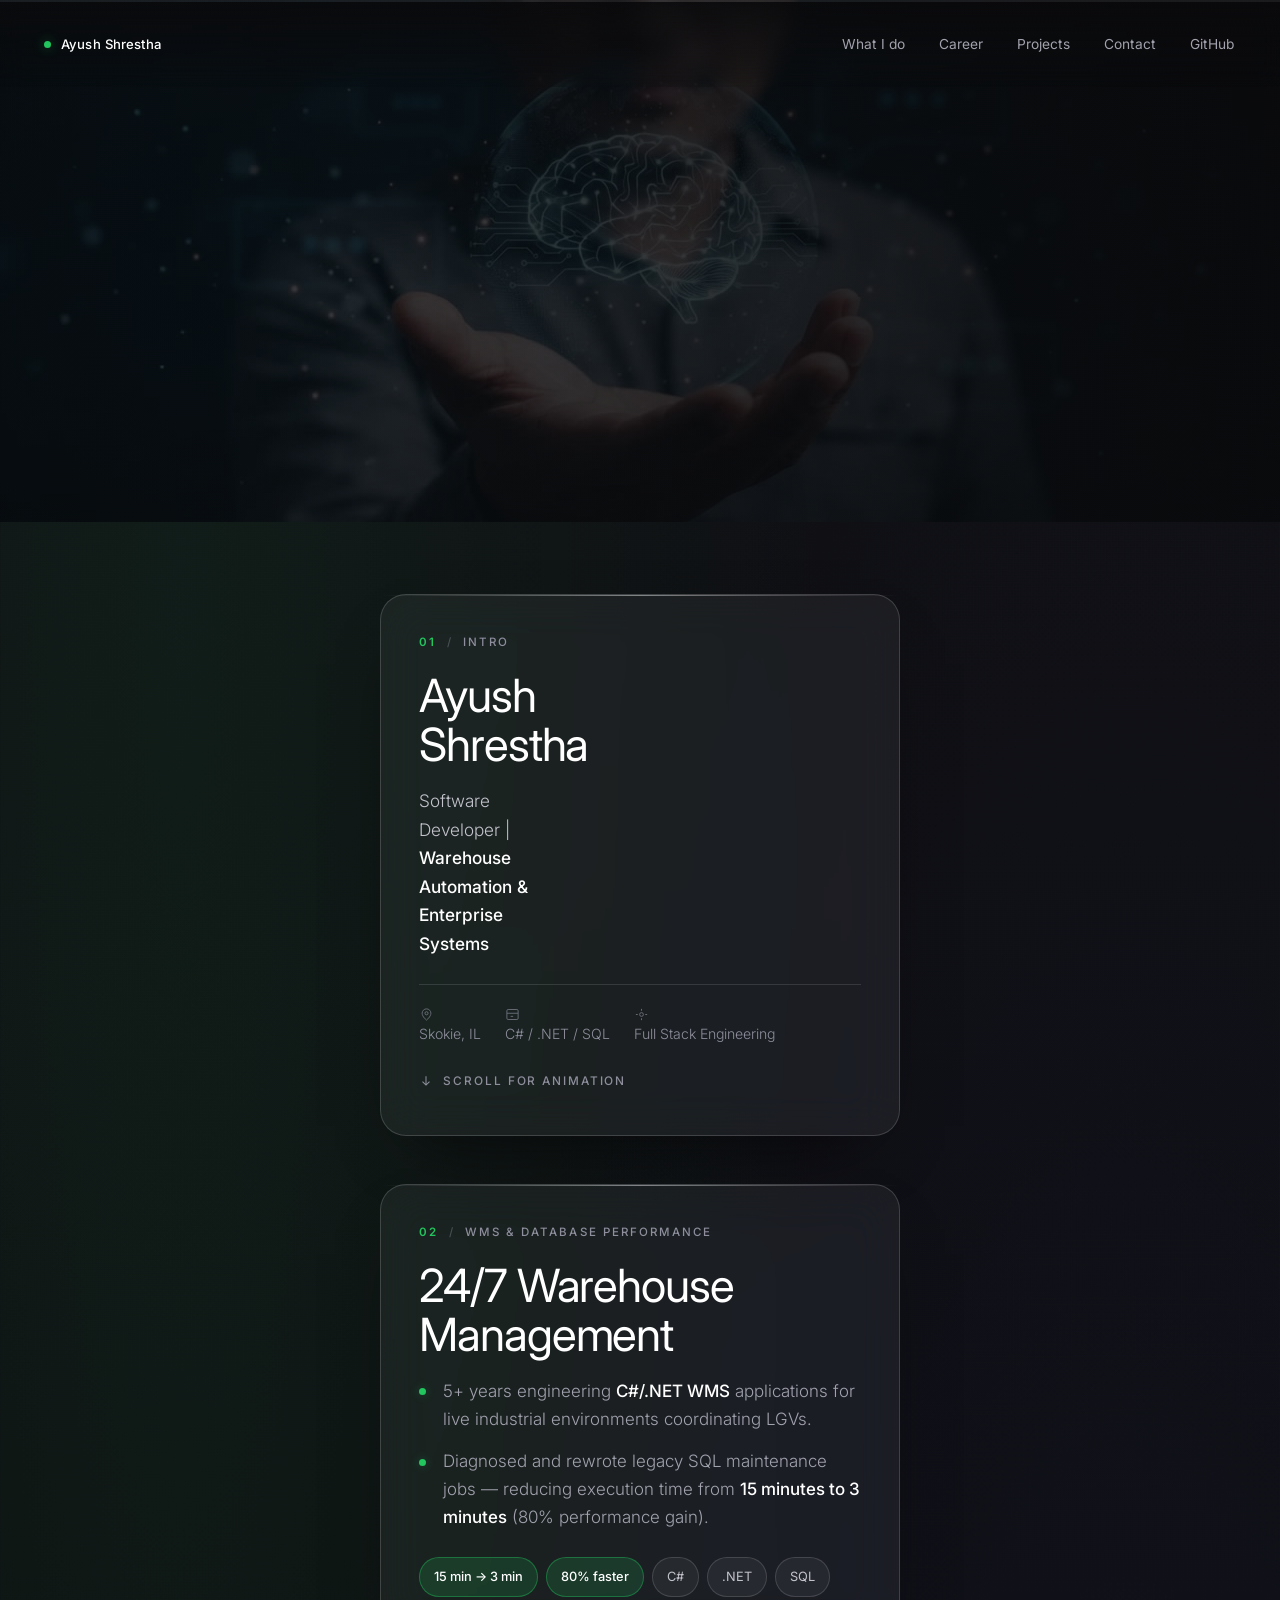
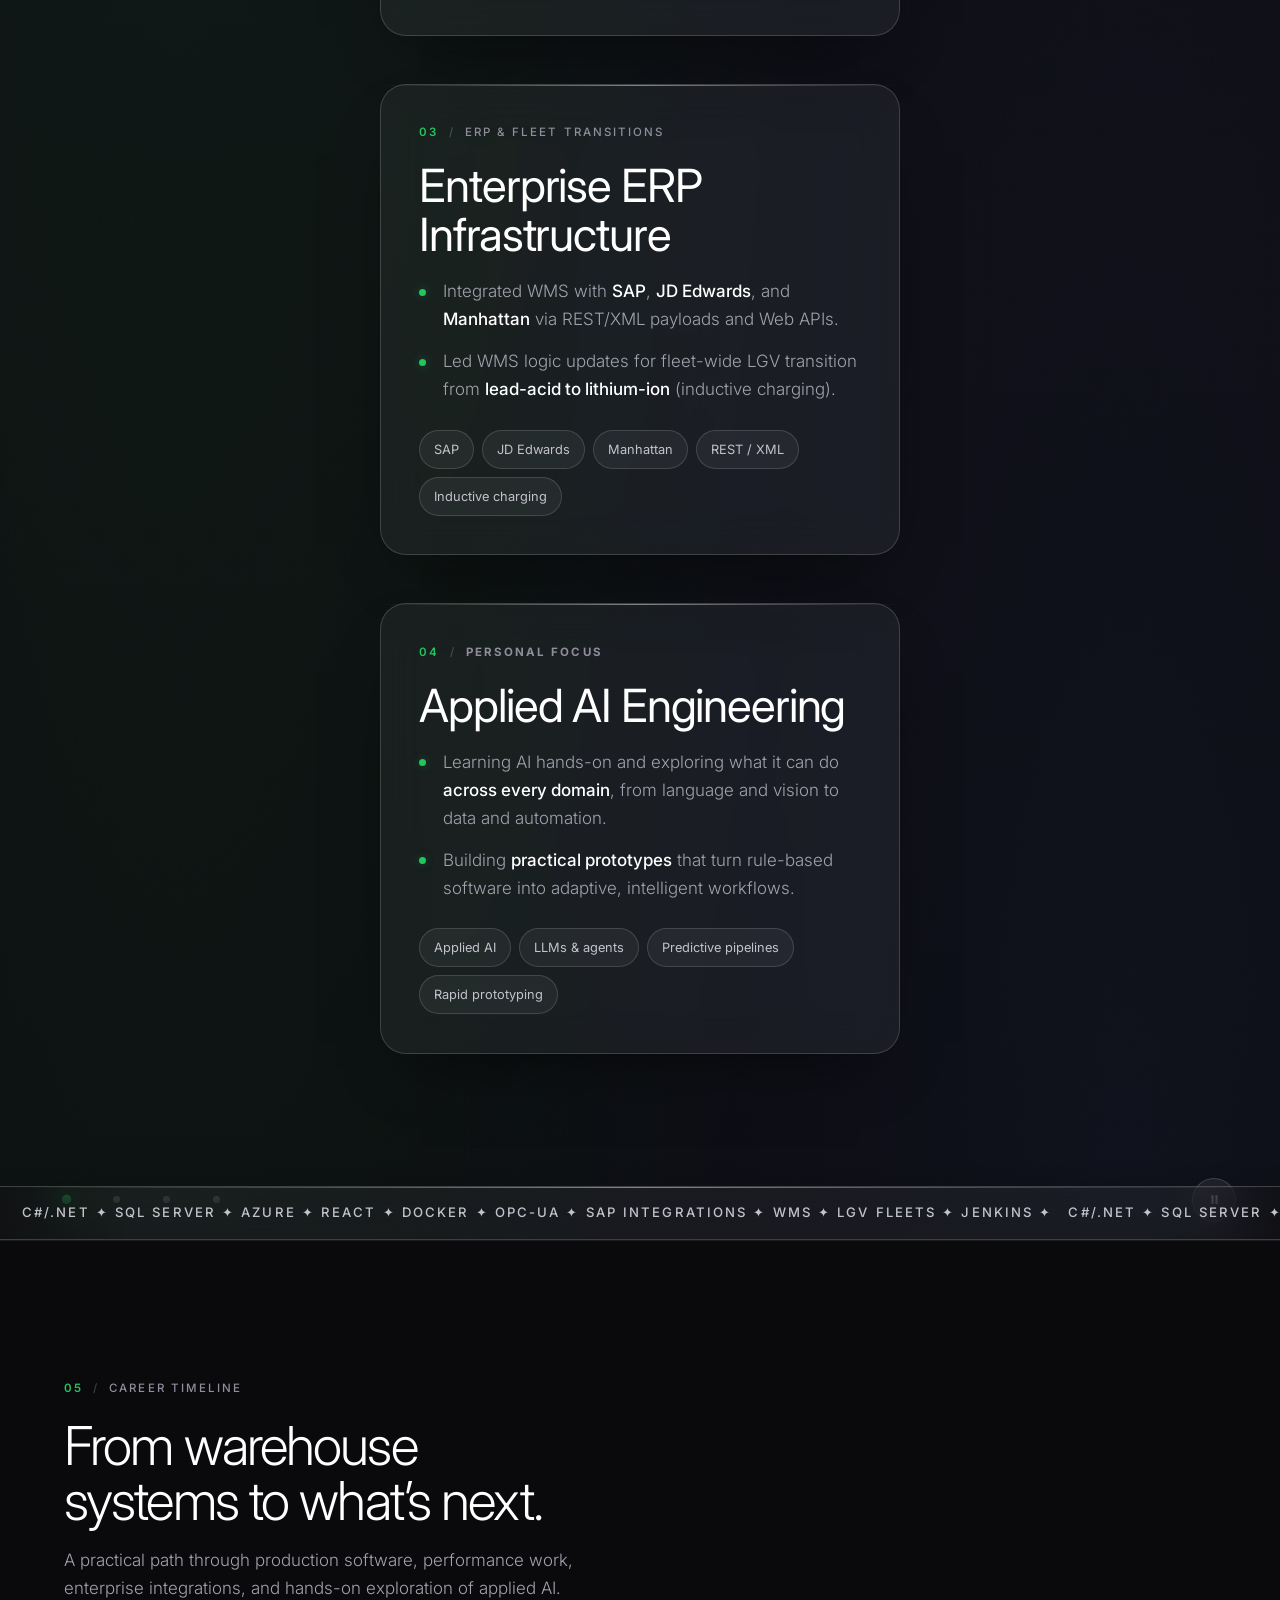
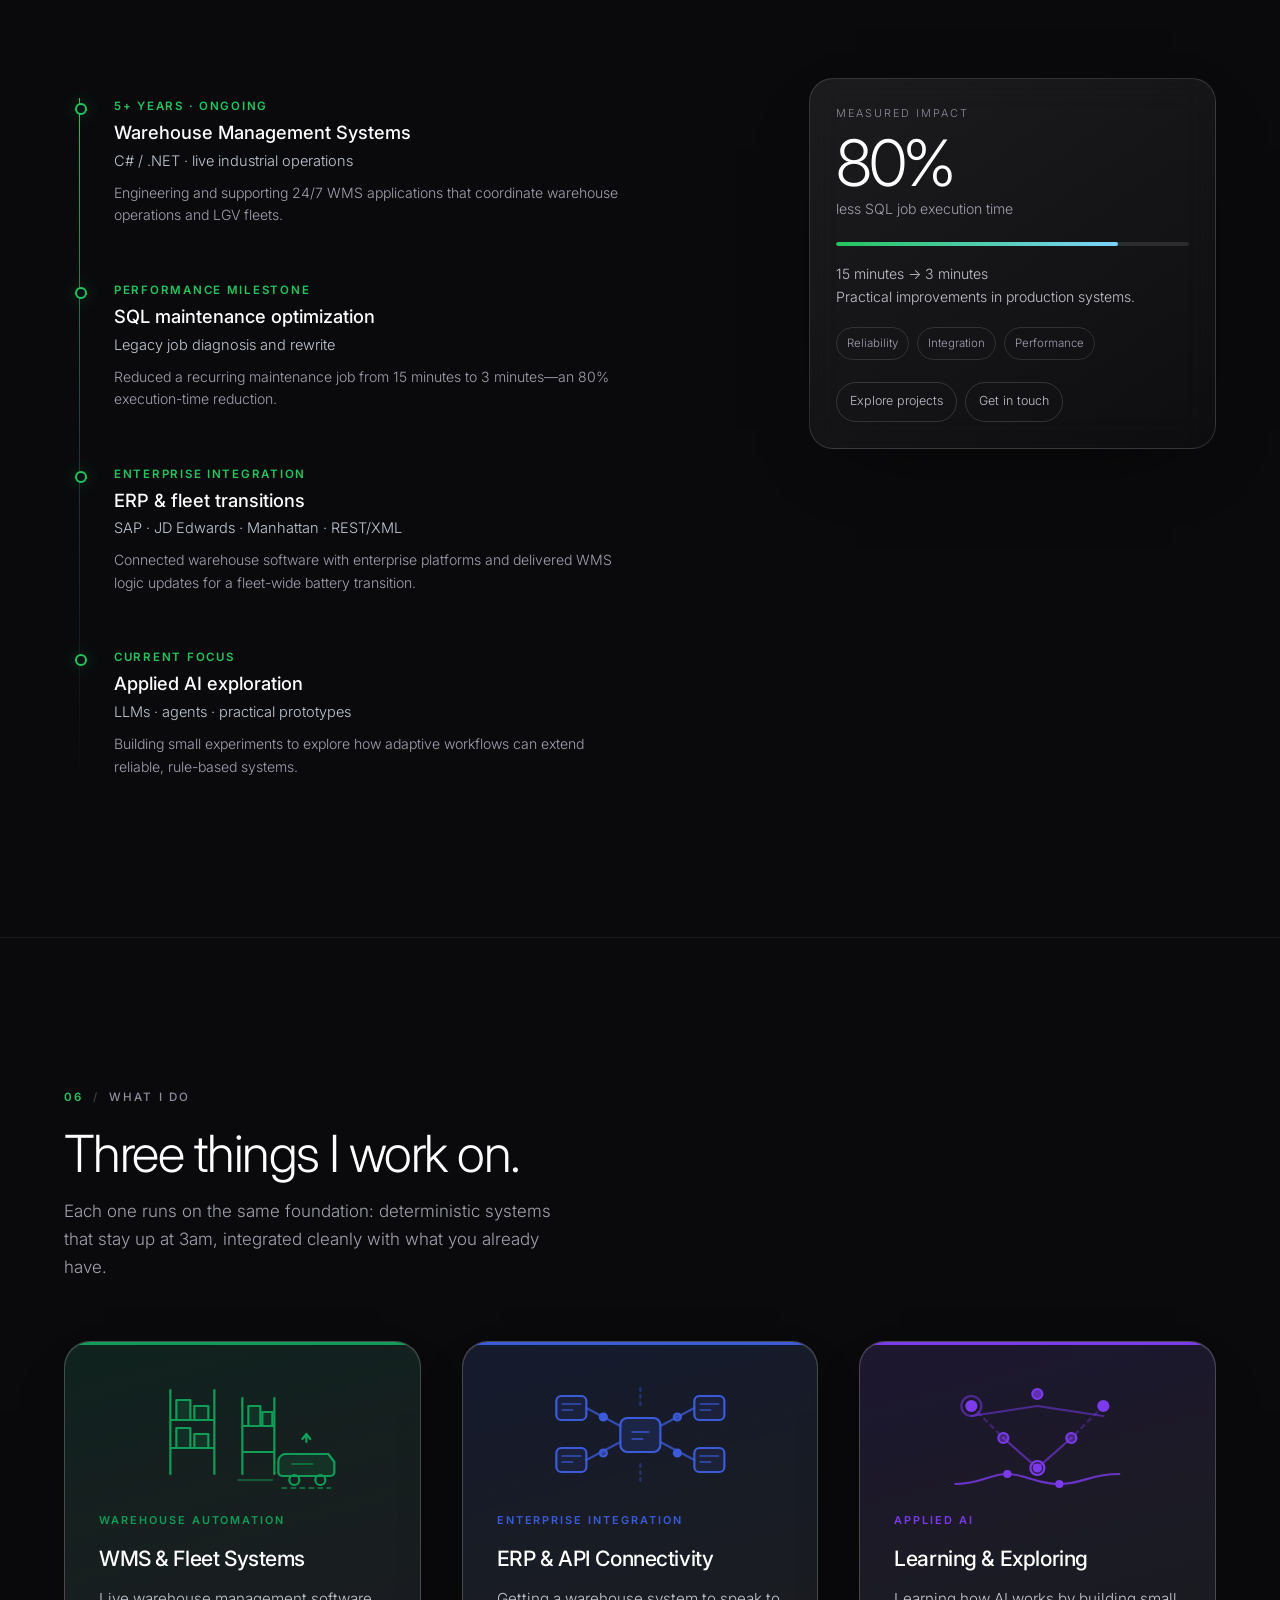
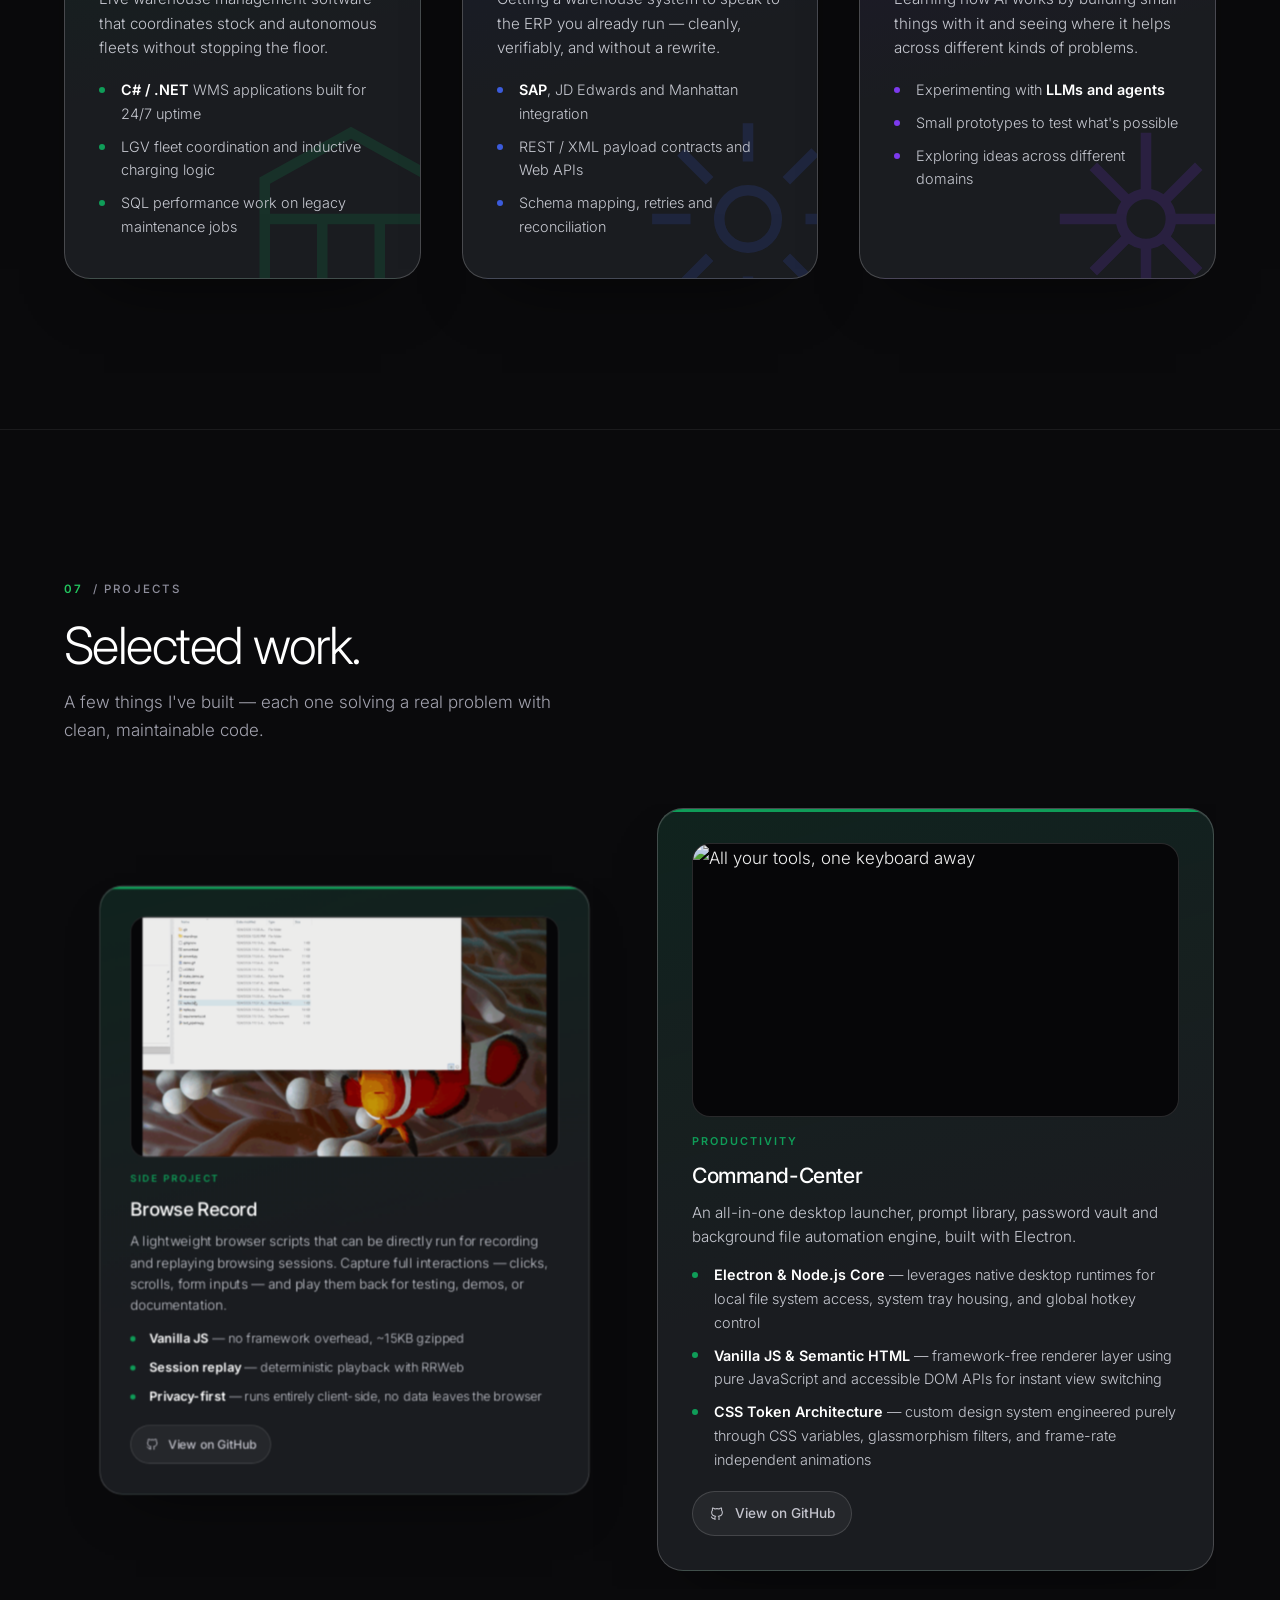
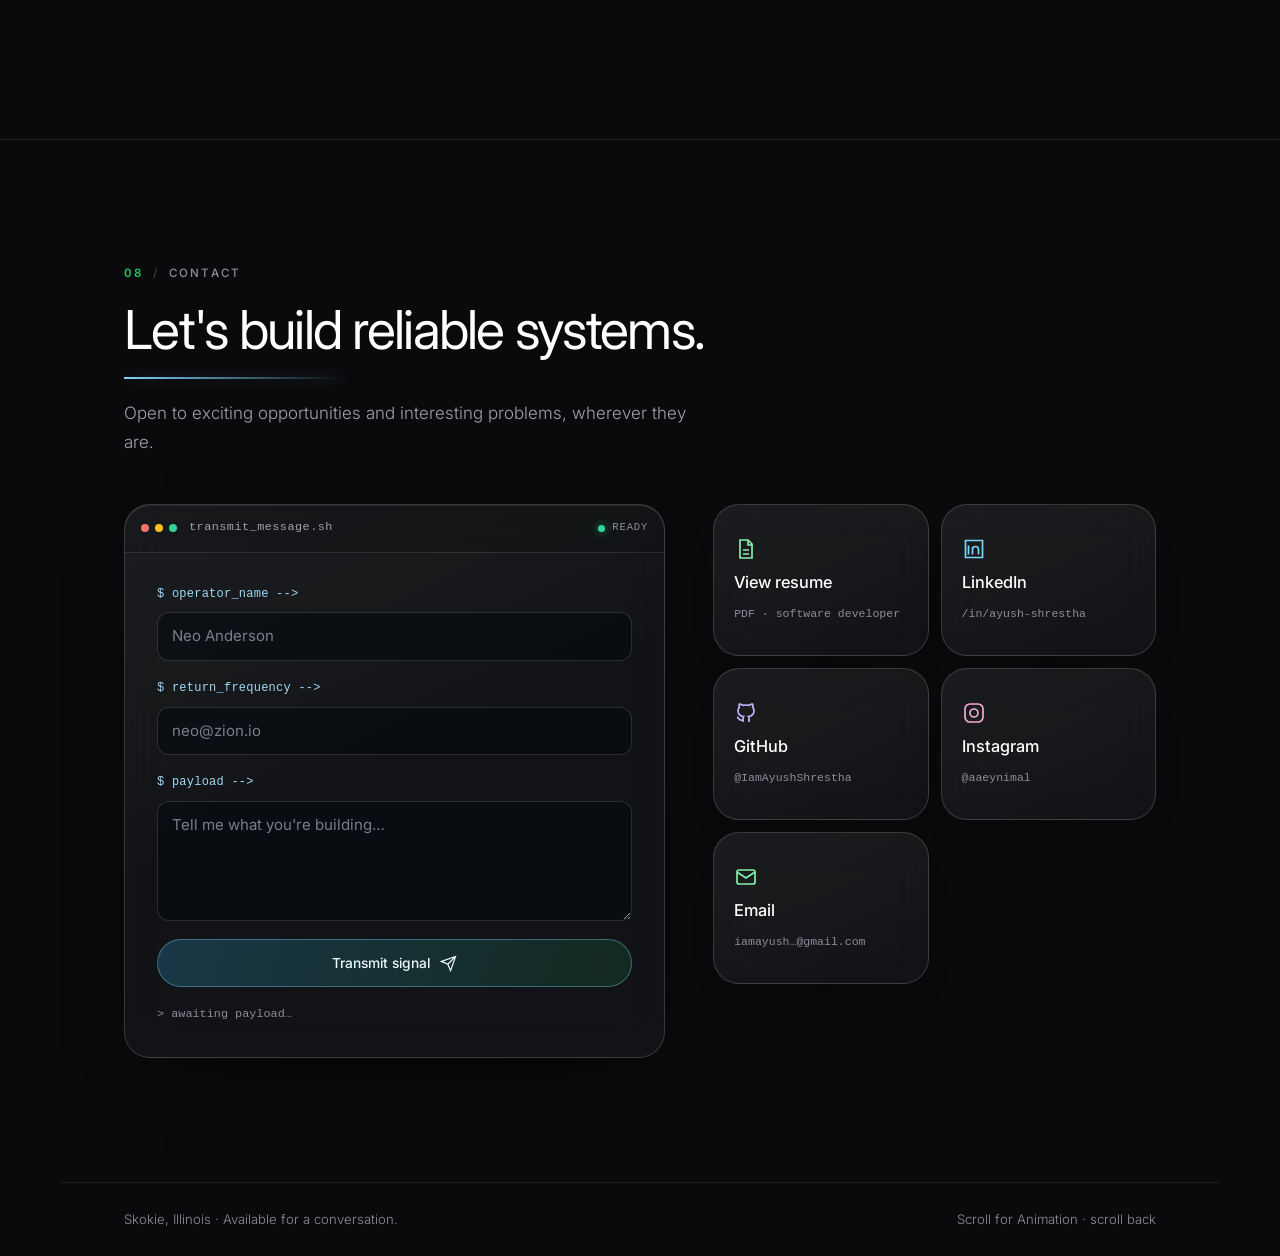
==== commit c6fe5dd5: "PlantDownRcaCollector Added" ====
--- a/index.html
+++ b/index.html
@@ -733,7 +733,47 @@
   display:grid; gap:clamp(22px,3vw,34px);
   grid-template-columns:1fr;
 }
-@media (min-width:860px){ .project-grid{ grid-template-columns:repeat(2,1fr); } }
+.project-grid{
+  grid-auto-columns:minmax(0,1fr);
+  grid-auto-flow:column;
+  grid-template-columns:none;
+  overflow-x:auto;
+  overscroll-behavior-inline:contain;
+  scroll-snap-type:x mandatory;
+  scrollbar-width:thin;
+  scrollbar-color:rgba(255,255,255,.3) transparent;
+  padding:4px 2px 18px;
+  scroll-padding-inline:2px;
+  align-items:center;
+  perspective:1100px;
+}
+.project-grid::-webkit-scrollbar{height:7px}
+.project-grid::-webkit-scrollbar-track{background:rgba(255,255,255,.06);border-radius:999px}
+.project-grid::-webkit-scrollbar-thumb{background:rgba(255,255,255,.28);border-radius:999px}
+.project-grid::-webkit-scrollbar-thumb:hover{background:rgba(255,255,255,.46)}
+.project-grid > .project{
+  min-width:0;
+  scroll-snap-align:center;
+  transform:scale(.88);
+  opacity:.62;
+  filter:saturate(.75) brightness(.8);
+  transition:transform 420ms var(--ease),opacity 420ms var(--ease),filter 420ms var(--ease),box-shadow 420ms var(--ease);
+}
+.project-grid > .project.is-focused{transform:scale(1);opacity:1;filter:none;z-index:2}
+@media (min-width:860px){
+  .project-grid{grid-auto-columns:calc((100% - clamp(22px,3vw,34px))/2)}
+}
+@media (max-width:859px){
+  .project-grid{grid-auto-columns:88%;padding-inline:6%}
+  .project-grid > .project{transform:scale(.92)}
+}
+@media (prefers-reduced-motion:no-preference){
+  .project-grid{scroll-behavior:smooth}
+}
+@media (prefers-reduced-motion:reduce){
+  .project-grid{scroll-snap-type:x proximity}
+  .project-grid > .project{transition:none;transform:none;opacity:1;filter:none}
+}
 
 .project{
   --theme:var(--t1);
@@ -1448,7 +1488,7 @@
       </p>
     </div>
 
-    <div class="project-grid">
+    <div class="project-grid" aria-label="Project carousel" tabindex="0">
       <!-- PROJECT 1: Browse Record -->
       <article class="project">
         <div class="project__media">
@@ -1499,6 +1539,32 @@
         </div>
       </article>
       <!-- End of PROJECT 2 -->
+
+      <!-- PROJECT 3: PlantDownRca Collector -->
+      <article class="project">
+        <div class="project__media">
+          <img src="assets/PlantDownRcaCollector.gif" alt="PlantDownRca Collector — configure an incident window, collect logs, and build a merged RCA timeline" width="1280" height="720" loading="lazy">
+        </div>
+        <div class="project__content">
+          <p class="project__kicker">Industrial diagnostics</p>
+          <h3 class="project__name">PlantDownRca Collector</h3>
+          <p class="project__desc">
+            A portable, read-only Windows tool that gathers plant-down incident evidence from application, SQL Server, Kepware, and Windows Event Logs into one chronological report.
+          </p>
+          <ul class="project__highlights">
+            <li><b>Offline &amp; no-install</b> — self-contained .NET Framework 4.8 app with no service or outbound calls</li>
+            <li><b>Unified RCA evidence</b> — normalizes, sorts, deduplicates, and tags events across sources</li>
+            <li><b>Multi-server workflow</b> — collect locally, then merge run packages into a cross-server timeline</li>
+          </ul>
+          <div class="project__links">
+            <a class="project__link" href="https://github.com/IamAyushShrestha/PlantDownRcaCollector" target="_blank" rel="noopener noreferrer">
+              <svg viewBox="0 0 24 24" fill="none" stroke="currentColor" stroke-width="1.6" aria-hidden="true"><path d="M9 19c-4.3 1.4-4.3-2.5-6-3m12 5v-3.5c0-1 .1-1.4-.5-2 2.8-.3 5.5-1.4 5.5-6a4.6 4.6 0 0 0-1.3-3.2 4.2 4.2 0 0 0-.1-3.2s-1.1-.3-3.5 1.3a12 12 0 0 0-6.2 0C6.5 2.8 5.4 3.1 5.4 3.1a4.2 4.2 0 0 0-.1 3.2A4.6 4.6 0 0 0 4 9.5c0 4.6 2.7 5.7 5.5 6-.6.6-.6 1.2-.5 2V21"/></svg>
+              <span>View on GitHub</span>
+            </a>
+          </div>
+        </div>
+      </article>
+      <!-- End of PROJECT 3 -->
 
     </div>
   </section>
@@ -1991,6 +2057,62 @@
         });
       });
     }
+  }
+
+  /* Wheel over the project rail advances one card per notch in either
+     direction. Native touch, keyboard, horizontal trackpad, and scrollbar
+     interaction remain available as well. */
+  var projectRail = document.querySelector('.project-grid');
+  if (projectRail) {
+    var projectCards = [].slice.call(projectRail.querySelectorAll('.project'));
+    var projectWheelLocked = false;
+    var projectFocusFrame = 0;
+
+    function updateFocusedProject() {
+      projectFocusFrame = 0;
+      var railRect = projectRail.getBoundingClientRect();
+      var centerX = railRect.left + railRect.width / 2;
+      var closest = null;
+      var closestDistance = Infinity;
+      projectCards.forEach(function (card) {
+        var rect = card.getBoundingClientRect();
+        var distance = Math.abs((rect.left + rect.width / 2) - centerX);
+        if (distance < closestDistance) {
+          closest = card;
+          closestDistance = distance;
+        }
+      });
+      projectCards.forEach(function (card) {
+        card.classList.toggle('is-focused', card === closest);
+      });
+    }
+
+    function requestFocusedProjectUpdate() {
+      if (!projectFocusFrame) projectFocusFrame = requestAnimationFrame(updateFocusedProject);
+    }
+
+    projectRail.addEventListener('scroll', requestFocusedProjectUpdate, { passive: true });
+    window.addEventListener('resize', requestFocusedProjectUpdate, { passive: true });
+    requestFocusedProjectUpdate();
+
+    projectRail.addEventListener('wheel', function (event) {
+      if (!projectCards.length) return;
+      var delta = Math.abs(event.deltaX) > Math.abs(event.deltaY) ? event.deltaX : event.deltaY;
+      if (Math.abs(delta) < 2) return;
+      var current = projectCards.findIndex(function (card) { return card.classList.contains('is-focused'); });
+      if (current < 0) current = 0;
+      var next = Math.max(0, Math.min(projectCards.length - 1, current + (delta > 0 ? 1 : -1)));
+      if (next === current) return;
+
+      /* Consume wheel input only while there is another project to reveal.
+         At either end, leave the event unhandled so the page can continue. */
+      event.preventDefault();
+      if (!projectWheelLocked) {
+        projectWheelLocked = true;
+        projectCards[next].scrollIntoView({ behavior: motion ? 'smooth' : 'auto', block: 'nearest', inline: 'center' });
+        window.setTimeout(function () { projectWheelLocked = false; }, 420);
+      }
+    }, { passive: false });
   }
 
   /* ==========================================================
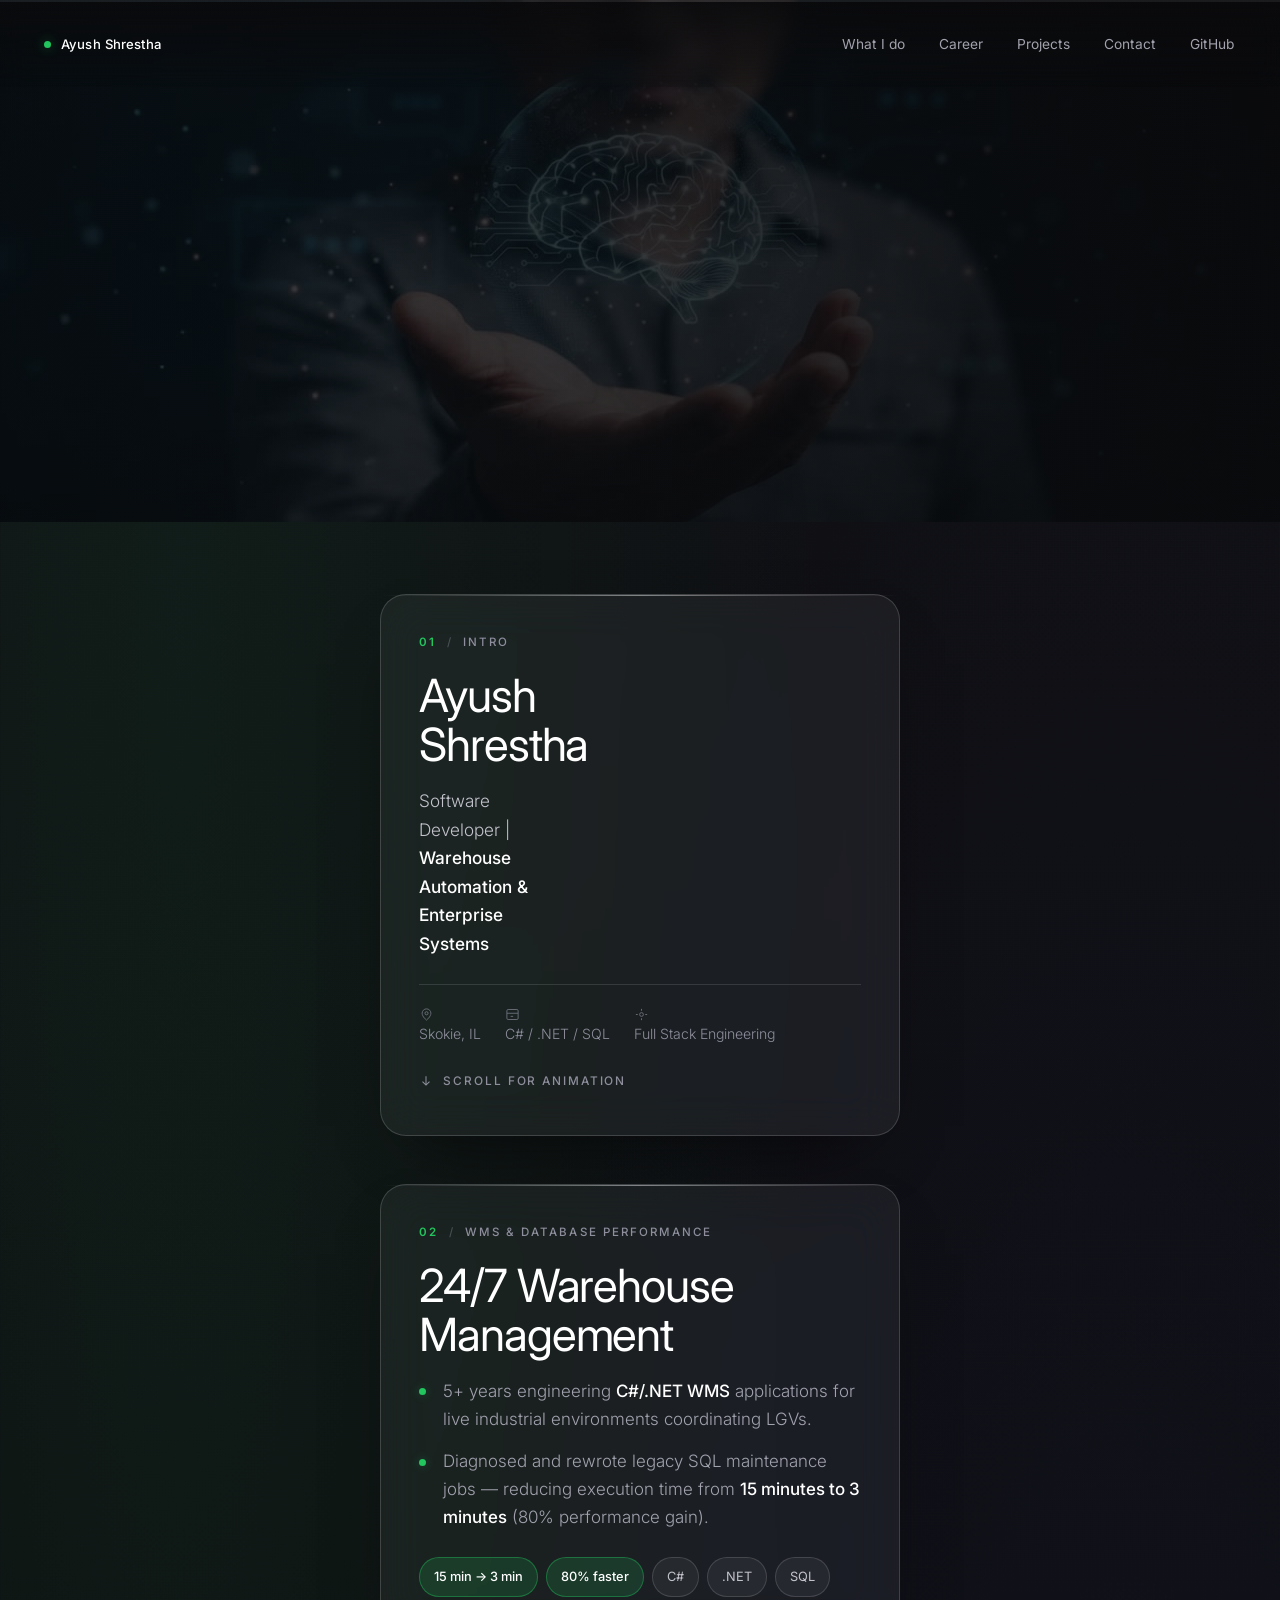
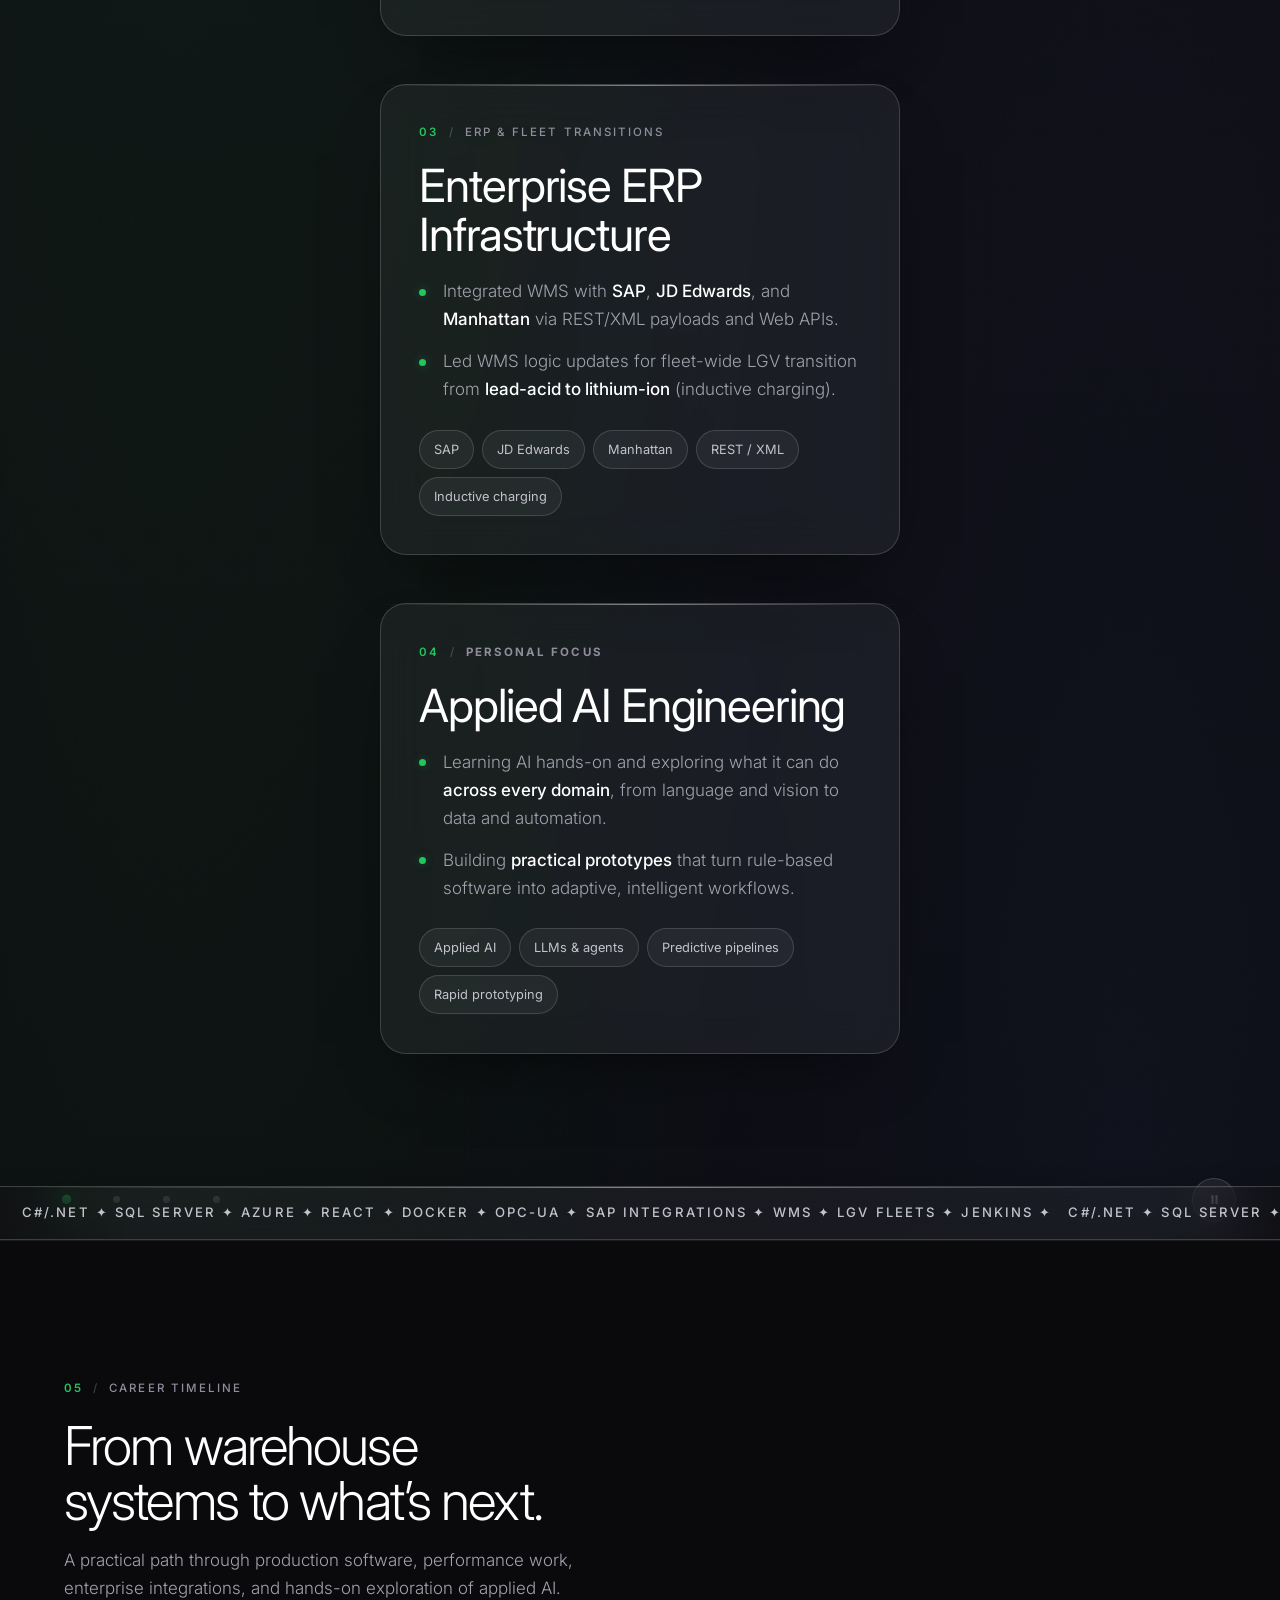
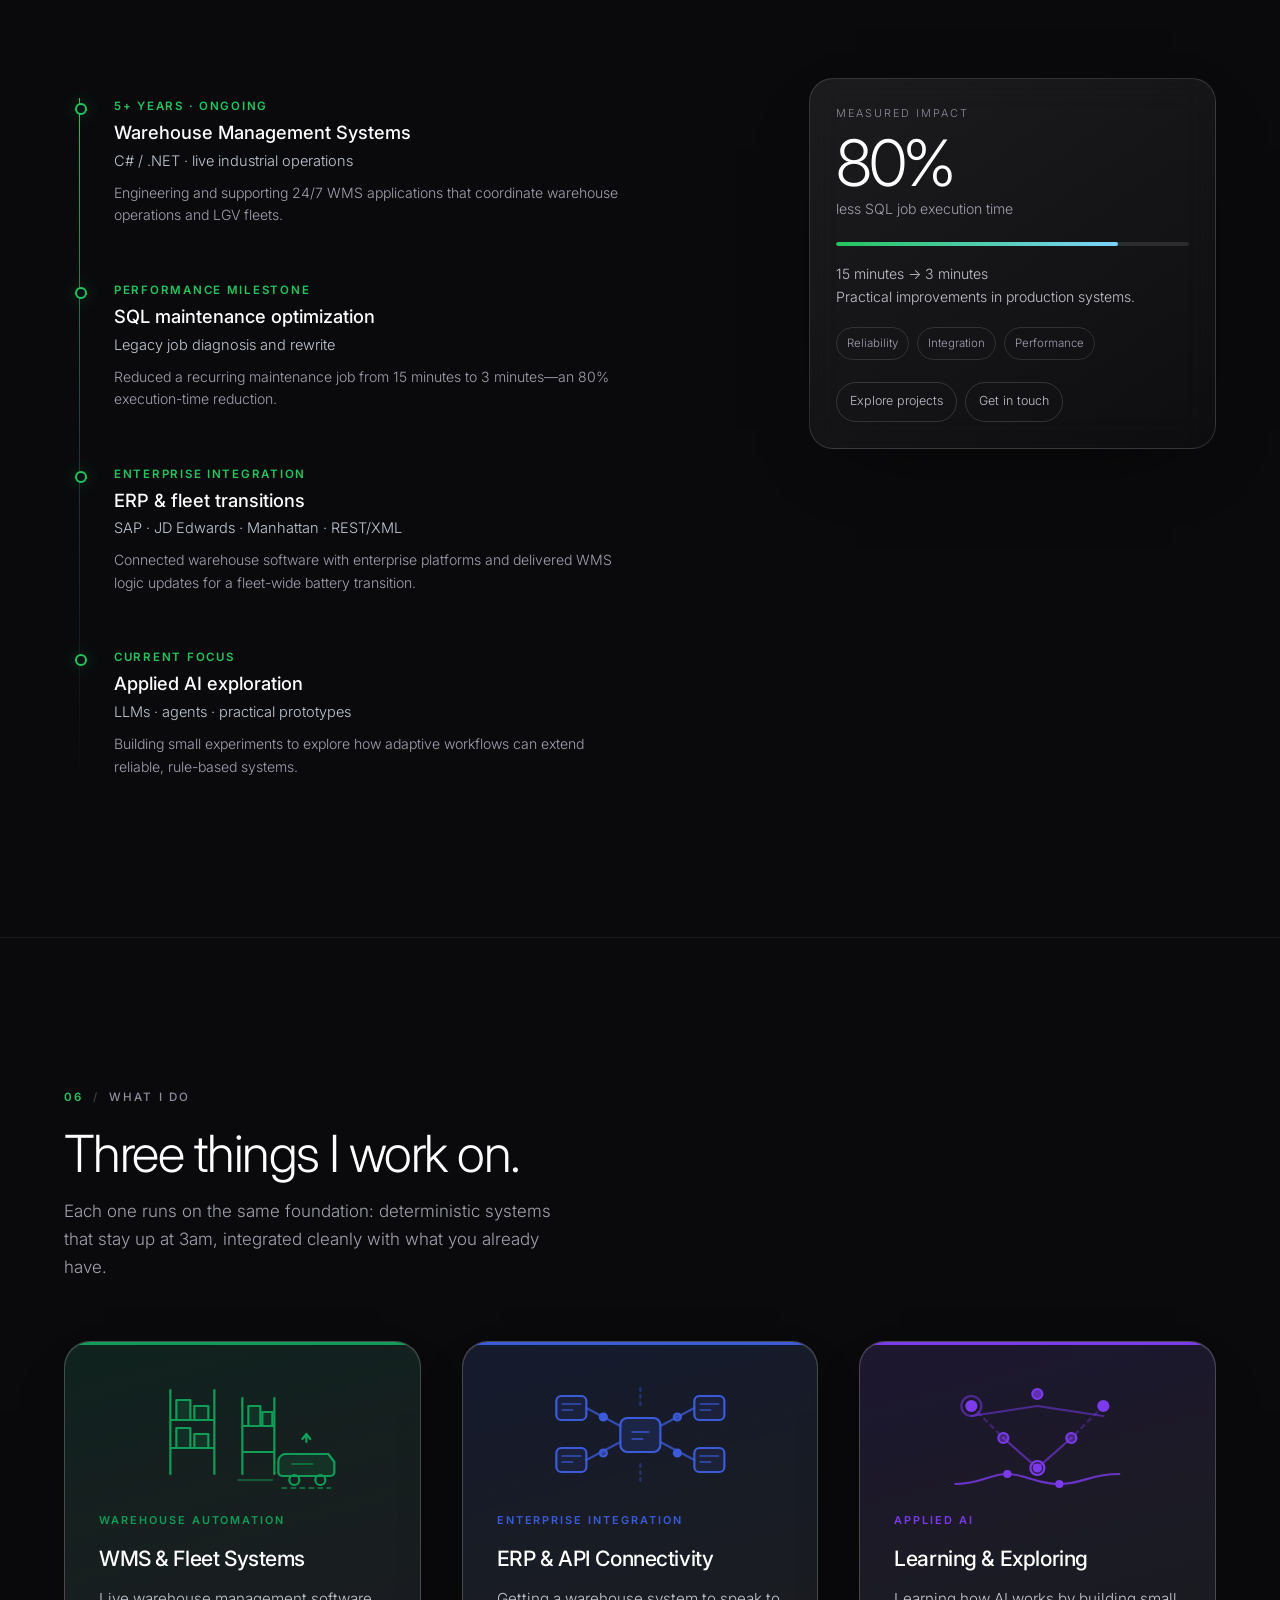
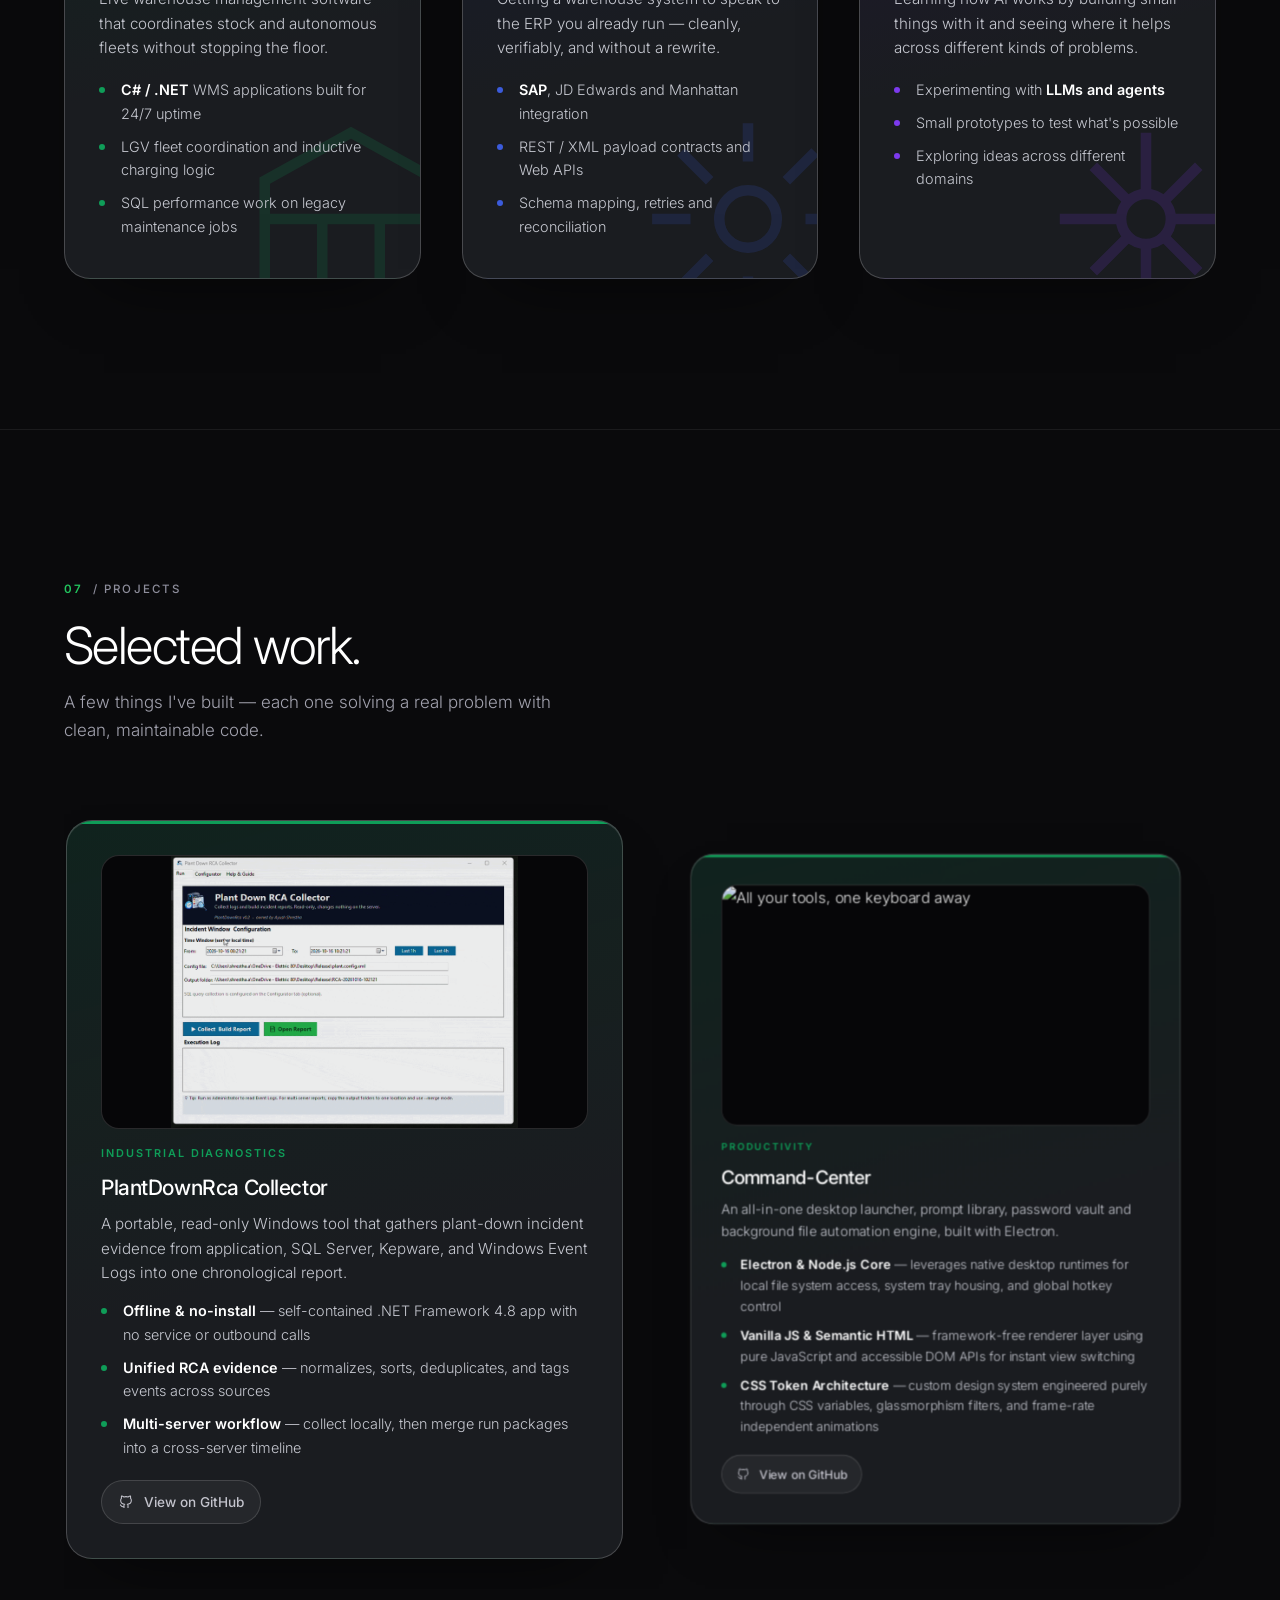
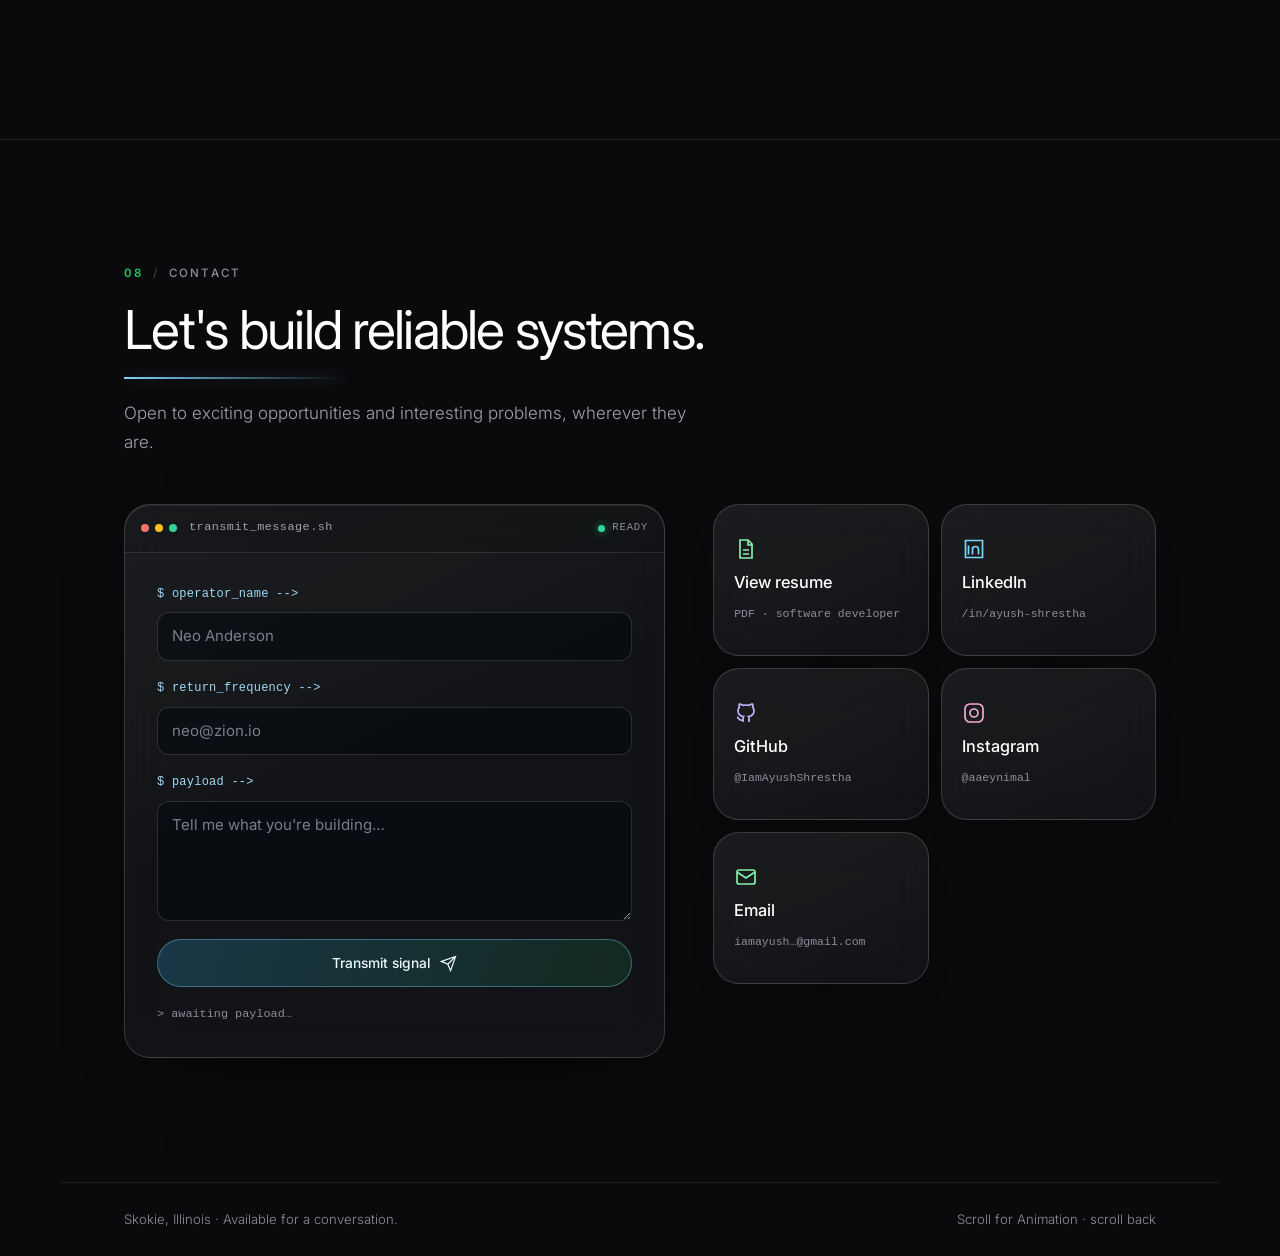
==== commit d444b049: "Update Carousel" ====
--- a/index.html
+++ b/index.html
@@ -760,6 +760,10 @@
   transition:transform 420ms var(--ease),opacity 420ms var(--ease),filter 420ms var(--ease),box-shadow 420ms var(--ease);
 }
 .project-grid > .project.is-focused{transform:scale(1);opacity:1;filter:none;z-index:2}
+@media (hover:hover) and (pointer:fine){
+  .project-grid > .project:hover,
+  .project-grid > .project:focus-within{transform:scale(1);opacity:1;filter:none;z-index:3}
+}
 @media (min-width:860px){
   .project-grid{grid-auto-columns:calc((100% - clamp(22px,3vw,34px))/2)}
 }
@@ -1489,32 +1493,32 @@
     </div>
 
     <div class="project-grid" aria-label="Project carousel" tabindex="0">
-      <!-- PROJECT 1: Browse Record -->
+      <!-- PROJECT 1: PlantDownRca Collector -->
       <article class="project">
         <div class="project__media">
-          <img src="assets/Browse-Record.gif" alt="Browse Record demo — screen recording and playback in the browser" width="1280" height="720" loading="lazy">
+          <img src="assets/PlantDownRcaCollector.gif" alt="PlantDownRca Collector — configure an incident window, collect logs, and build a merged RCA timeline" width="1280" height="720" loading="lazy">
         </div>
         <div class="project__content">
-          <p class="project__kicker">Side project</p>
-          <h3 class="project__name">Browse Record</h3>
+          <p class="project__kicker">Industrial diagnostics</p>
+          <h3 class="project__name">PlantDownRca Collector</h3>
           <p class="project__desc">
-            A lightweight browser scripts that can be directly run for recording and replaying browsing sessions. Capture full interactions — clicks, scrolls, form inputs — and play them back for testing, demos, or documentation.
+            A portable, read-only Windows tool that gathers plant-down incident evidence from application, SQL Server, Kepware, and Windows Event Logs into one chronological report.
           </p>
           <ul class="project__highlights">
-            <li><b>Vanilla JS</b> — no framework overhead, ~15KB gzipped</li>
-            <li><b>Session replay</b> — deterministic playback with RRWeb</li>
-            <li><b>Privacy-first</b> — runs entirely client-side, no data leaves the browser</li>
+            <li><b>Offline &amp; no-install</b> — self-contained .NET Framework 4.8 app with no service or outbound calls</li>
+            <li><b>Unified RCA evidence</b> — normalizes, sorts, deduplicates, and tags events across sources</li>
+            <li><b>Multi-server workflow</b> — collect locally, then merge run packages into a cross-server timeline</li>
           </ul>
           <div class="project__links">
-            <a class="project__link" href="https://github.com/IamAyushShrestha/Browse-Record" target="_blank" rel="noopener noreferrer">
-              <svg viewBox="0 0 24 24" fill="none" stroke="currentColor" stroke-width="1.6" aria-hidden="true"><path d="M9 19c-4.3 1.4-4.3-2.5-6-3m12 5v-3.5c0-1 .1-1.4-.5-2 2.8-.3 5.5-1.4 5.5-6a4.6 4.6 0 0 0-1.3-3.2 4.2 4.2 0 0 0-.1-3.2s-1.1-.3-3.5 1.3a12 12 0 0 0-6.2 0C6.5 2.8 5.4 3.1 5.4 3.1a4.2 4.2 0 0 0-.1 3.2A4.6 4.6 0 0 0 4 9.5c0 4.6 2.7 5.7 5.5 6-.6.6-.6 1.2-.5 2V21"/></svg>
+            <a class="project__link" href="https://github.com/IamAyushShrestha/PlantDownRcaCollector" target="_blank" rel="noopener noreferrer">
+              <svg viewBox="0 0 24 24" fill="none" stroke="currentColor" stroke-width="1.6" aria-hidden="true"><path d="M9 19c-4.3 1.4-4.3-2.5-6-3m12 5v-3.5c0-1 .1-1.4-.5-2 2.8-.3 5.5-1.4 5.5-6a4.6 4.6 0 0 0-1.3-3.2 4.2 4.2 0 0 0-.1-3.2s-1.1-.3-3.5 1.3a12 12 0 0 0-6.2 0C6.5 2.8 5.4 3.1 5.4 3.1a4.2 4.2 0 0 0-.1 3.2A4.6 4.6 0 0 0 4 9.5c0 4.6 2.7 5.7 5.5 6-.6.6-.5 1.2-.5 2V21"/></svg>
               <span>View on GitHub</span>
             </a>
           </div>
         </div>
       </article>
 
-      <!-- PROJECT 2: Add your next project below this line -->
+      <!-- PROJECT 2: Command-Center -->
       <article class="project">
         <div class="project__media">
           <img src="assets/Command-Center.gif" alt="All your tools, one keyboard away" width="1280" height="720" loading="lazy">
@@ -1540,24 +1544,24 @@
       </article>
       <!-- End of PROJECT 2 -->
 
-      <!-- PROJECT 3: PlantDownRca Collector -->
+      <!-- PROJECT 3: Browse Record -->
       <article class="project">
         <div class="project__media">
-          <img src="assets/PlantDownRcaCollector.gif" alt="PlantDownRca Collector — configure an incident window, collect logs, and build a merged RCA timeline" width="1280" height="720" loading="lazy">
+          <img src="assets/Browse-Record.gif" alt="Browse Record demo — screen recording and playback in the browser" width="1280" height="720" loading="lazy">
         </div>
         <div class="project__content">
-          <p class="project__kicker">Industrial diagnostics</p>
-          <h3 class="project__name">PlantDownRca Collector</h3>
+          <p class="project__kicker">Side project</p>
+          <h3 class="project__name">Browse Record</h3>
           <p class="project__desc">
-            A portable, read-only Windows tool that gathers plant-down incident evidence from application, SQL Server, Kepware, and Windows Event Logs into one chronological report.
+            A lightweight browser scripts that can be directly run for recording and replaying browsing sessions. Capture full interactions — clicks, scrolls, form inputs — and play them back for testing, demos, or documentation.
           </p>
           <ul class="project__highlights">
-            <li><b>Offline &amp; no-install</b> — self-contained .NET Framework 4.8 app with no service or outbound calls</li>
-            <li><b>Unified RCA evidence</b> — normalizes, sorts, deduplicates, and tags events across sources</li>
-            <li><b>Multi-server workflow</b> — collect locally, then merge run packages into a cross-server timeline</li>
+            <li><b>Vanilla JS</b> — no framework overhead, ~15KB gzipped</li>
+            <li><b>Session replay</b> — deterministic playback with RRWeb</li>
+            <li><b>Privacy-first</b> — runs entirely client-side, no data leaves the browser</li>
           </ul>
           <div class="project__links">
-            <a class="project__link" href="https://github.com/IamAyushShrestha/PlantDownRcaCollector" target="_blank" rel="noopener noreferrer">
+            <a class="project__link" href="https://github.com/IamAyushShrestha/Browse-Record" target="_blank" rel="noopener noreferrer">
               <svg viewBox="0 0 24 24" fill="none" stroke="currentColor" stroke-width="1.6" aria-hidden="true"><path d="M9 19c-4.3 1.4-4.3-2.5-6-3m12 5v-3.5c0-1 .1-1.4-.5-2 2.8-.3 5.5-1.4 5.5-6a4.6 4.6 0 0 0-1.3-3.2 4.2 4.2 0 0 0-.1-3.2s-1.1-.3-3.5 1.3a12 12 0 0 0-6.2 0C6.5 2.8 5.4 3.1 5.4 3.1a4.2 4.2 0 0 0-.1 3.2A4.6 4.6 0 0 0 4 9.5c0 4.6 2.7 5.7 5.5 6-.6.6-.6 1.2-.5 2V21"/></svg>
               <span>View on GitHub</span>
             </a>
